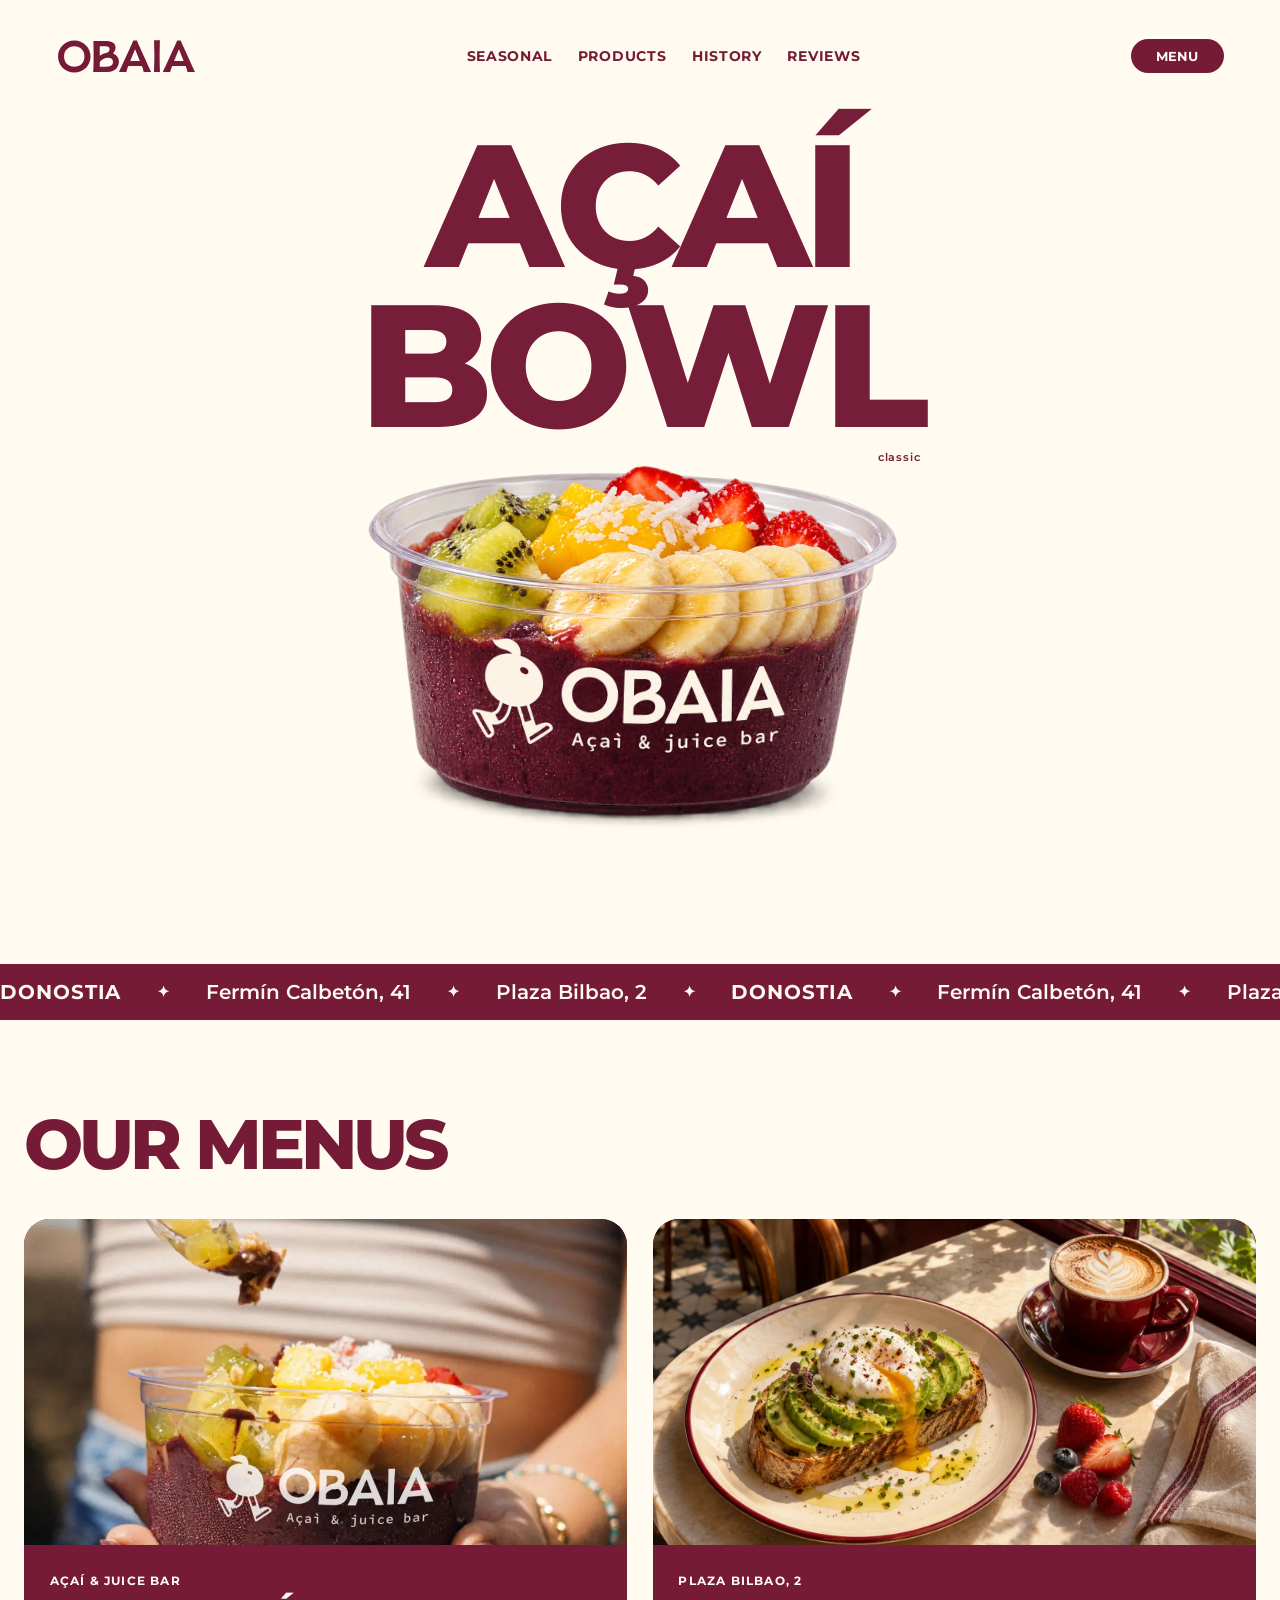
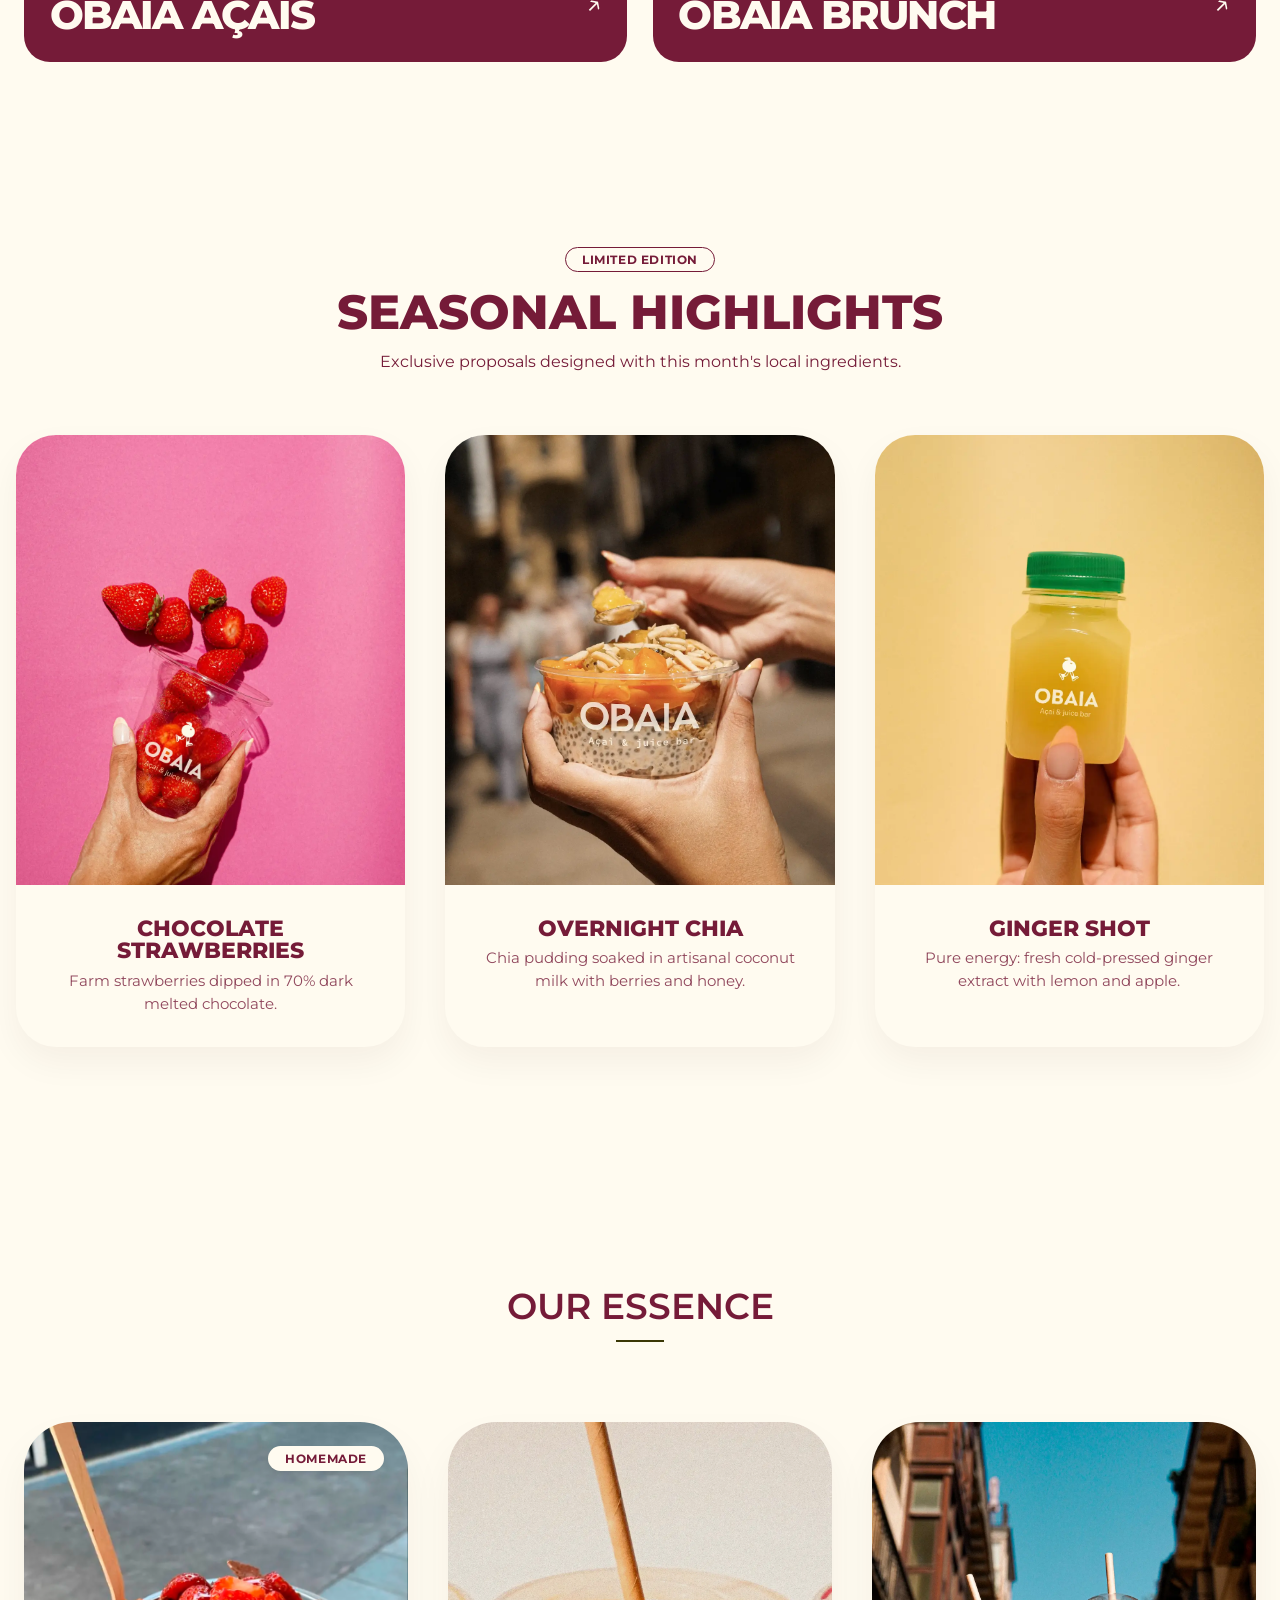
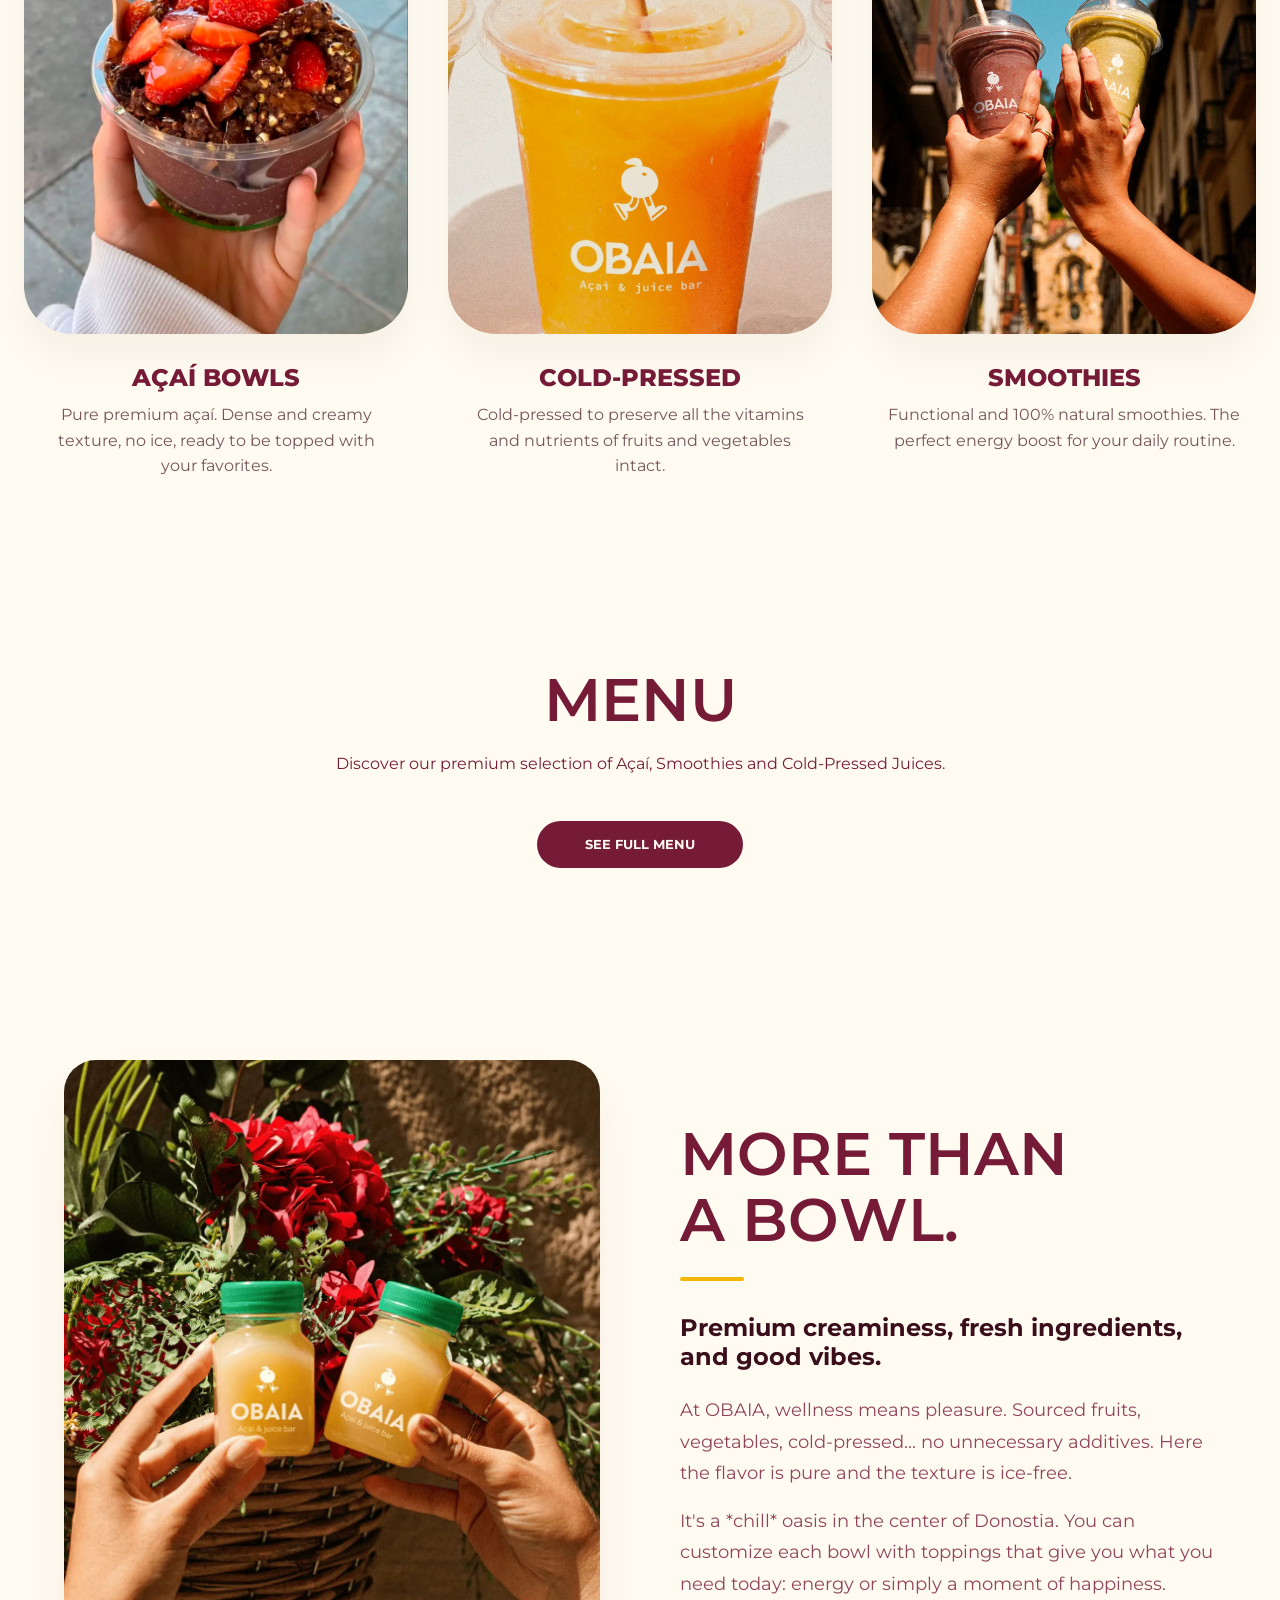
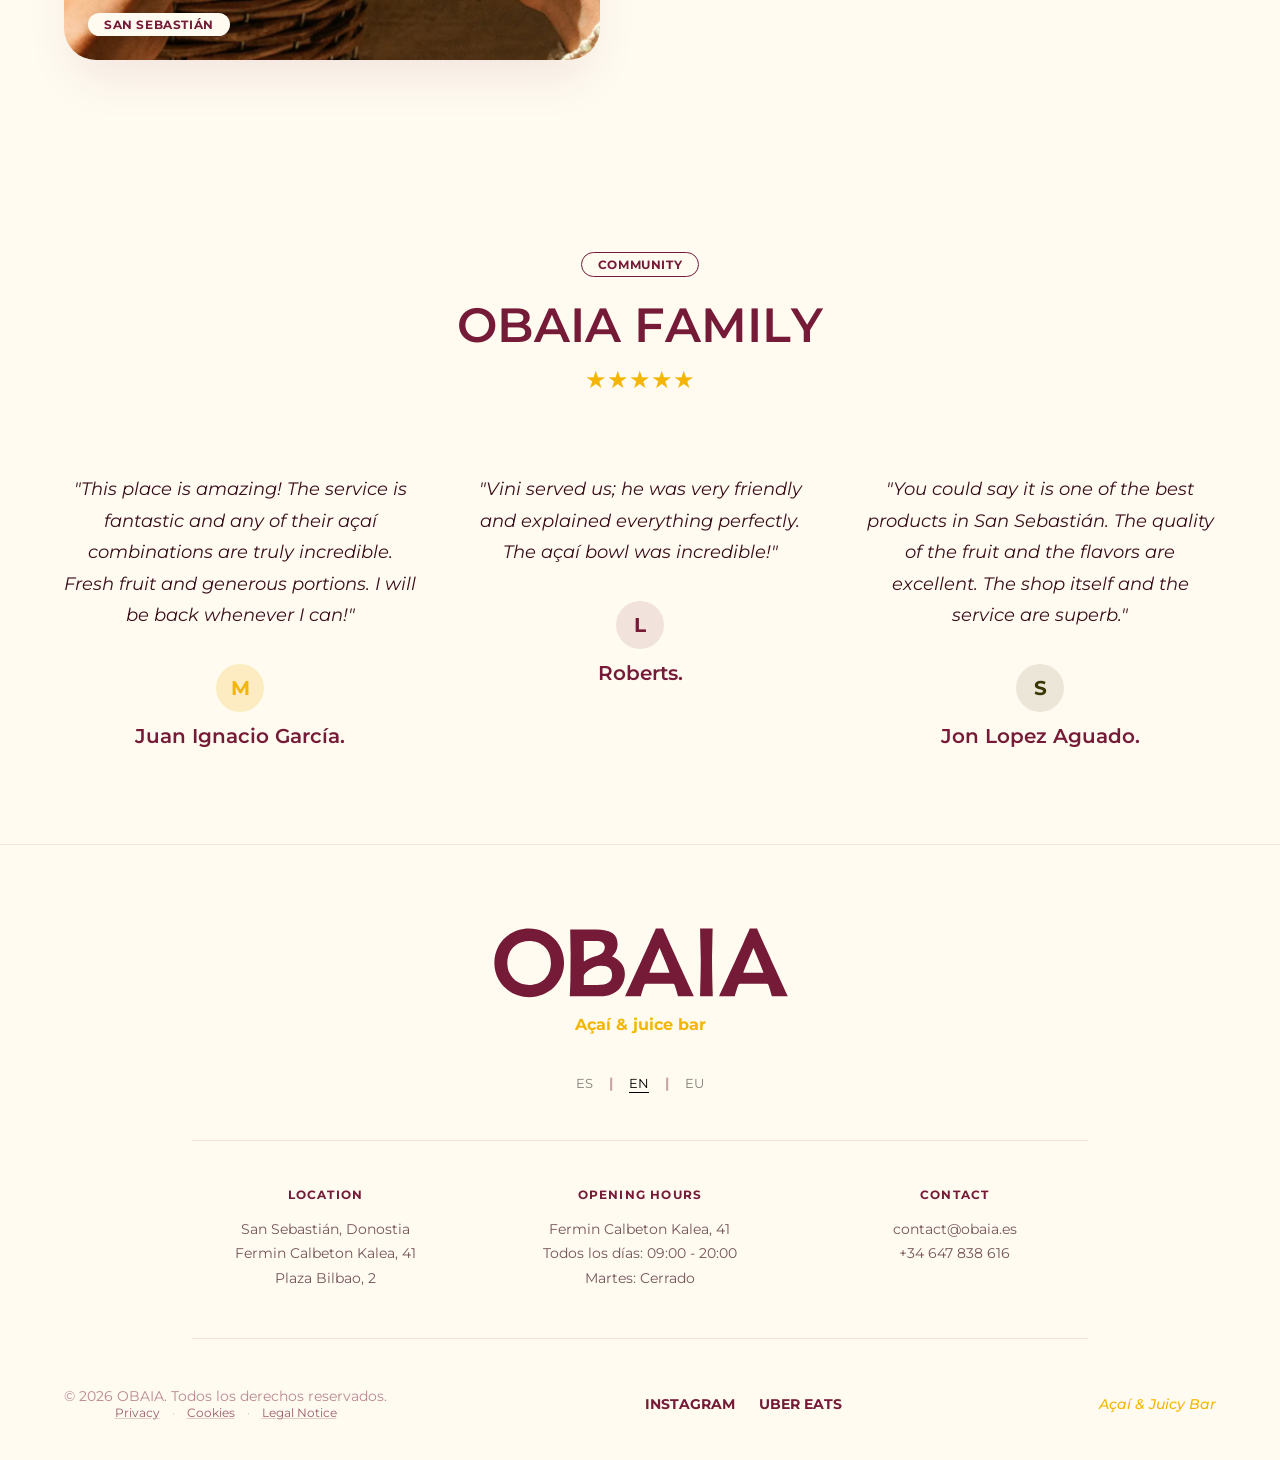
==== index.html @ 7667d533 "Snapshot: OBAIA versión vigente 2026-11-15 (respaldo Codex)" ====
<!DOCTYPE html>

<html class="scroll-smooth" lang="es">
<head>

<meta charset="utf-8"/>
<script src="./assets/obaia-entry.js?v=18"></script>
<link rel="preload" as="image" href="./assets/brand/logo-principal-oficial-cream.svg"/>
<meta content="width=device-width, initial-scale=1.0" name="viewport"/>
<title>OBAIA | Açaí &amp; Juice Bar Premium Donostia</title>
<!-- FIX SEO: Meta description añadida -->
<meta content="OBAIA es el açaí &amp; juice bar premium de San Sebastián. Bowls de açaí puro, zumos cold-pressed y smoothies 100% naturales. Saludable y sabroso Junto a la playa de la Zurriola, Donostia." name="description"/>
<!-- FIX PERFORMANCE: Preconnect para fuentes -->
<link href="https://fonts.googleapis.com" rel="preconnect"/>
<link crossorigin="" href="https://fonts.gstatic.com" rel="preconnect"/>
<link href="https://fonts.googleapis.com/css2?family=Montserrat:ital,wght@0,400;0,500;0,600;0,700;0,800;1,400;1,500;1,600&amp;display=swap" rel="stylesheet"/>
<!-- Favicon estándar -->
<link href="./img/favicon/favicon.ico" rel="icon" type="image/x-icon"/>
<!-- Favicon para navegadores modernos (PNG es más nítido) -->
<link href="./img/favicon/favicon-32x32.png" rel="icon" sizes="32x32" type="image/png"/>
<link href="./img/favicon/favicon-16x16.png" rel="icon" sizes="16x16" type="image/png"/>
<!-- Para dispositivos Apple -->
<link href="./img/favicon/apple-touch-icon.png" rel="apple-touch-icon" sizes="180x180"/>
<!-- FIX PERFORMANCE: Tailwind CDN eliminado y reemplazado por CSS custom -->
<!-- Usar Tailwind CDN en producción bloquea el render. Se reemplaza por CSS propio. -->
<style>
      /* ===== CSS VARIABLES ===== */
      :root {
        --white: #fffbf0;
        --baie: #751b38;
        --baie-dark: #3b0e1c;
        --maracuja: #f4b606;
        --pepin: #3a3705;
        --font: "Montserrat", sans-serif;
      }

      /* ===== RESET & BASE ===== */
      *,
      *::before,
      *::after {
        box-sizing: border-box;
        margin: 0;
        padding: 0;
      }
      html {
        scroll-behavior: smooth;
      }
      body {
        font-family: var(--font);
        background-color: var(--white);
        color: var(--baie);
        overflow-x: hidden;
        display: flex;
        flex-direction: column;
        min-height: 100vh;
        -webkit-font-smoothing: antialiased;
      }
      img {
        max-width: 100%;
        height: auto;
        display: block;
      }
      a {
        text-decoration: none;
        color: inherit;
      }
      button {
        font-family: inherit;
        cursor: pointer;
        border: none;
        background: none;
      }

      /* ===== TYPOGRAPHY ===== */
      h1,
      h2,
      h3,
      h4,
      h5,
      h6 {
        font-weight: 800;
        text-transform: uppercase;
        line-height: 1;
      }
      .subtitle {
        font-weight: 700;
      }
      .body-text {
        font-weight: 400;
      }
      .translation-text {
        font-weight: 500;
        font-style: italic;
      }

      /* ===== LAYOUT UTILITIES ===== */
      .container {
        max-width: 1280px;
        margin: 0 auto;
        padding: 0 1.5rem;
      }
      .container-md {
        max-width: 896px;
        margin: 0 auto;
        padding: 0 1.5rem;
      }
      .container-lg {
        max-width: 1152px;
        margin: 0 auto;
        padding: 0 1.5rem;
      }

      .flex {
        display: flex;
      }
      .flex-col {
        flex-direction: column;
      }
      .items-center {
        align-items: center;
      }
      .justify-center {
        justify-content: center;
      }
      .justify-between {
        justify-content: space-between;
      }
      .gap-4 {
        gap: 1rem;
      }
      .gap-6 {
        gap: 1.5rem;
      }
      .gap-8 {
        gap: 2rem;
      }
      .gap-12 {
        gap: 3rem;
      }
      .gap-20 {
        gap: 5rem;
      }
      .text-center {
        text-align: center;
      }
      .w-full {
        width: 100%;
      }
      .relative {
        position: relative;
      }
      .absolute {
        position: absolute;
      }
      .hidden {
        display: none !important;
      }
      .overflow-hidden {
        overflow: hidden;
      }

      /* ===== COLORS ===== */
      .text-baie {
        color: var(--baie);
      }
      .text-baie-dark {
        color: var(--baie-dark);
      }
      .text-white {
        color: var(--white);
      }
      .text-maracuja {
        color: var(--maracuja);
      }
      .text-pepin {
        color: var(--pepin);
      }
      .bg-white {
        background-color: var(--white);
      }
      .bg-baie {
        background-color: var(--baie);
      }
      .bg-light {
        background-color: #fffbf0;
      }

      /* ===== CAPSULE BADGE ===== */
      .capsule {
        display: inline-block;
        border: 1px solid currentColor;
        border-radius: 9999px;
        padding: 0.25rem 1rem;
        font-weight: 700;
        text-transform: uppercase;
        font-size: 0.75rem;
        letter-spacing: 0.05em;
      }
      .capsule-solid {
        background-color: var(--baie);
        color: var(--white);
        border-color: transparent;
      }
      .capsule-white {
        background-color: var(--white);
        color: var(--baie);
        border-color: transparent;
        box-shadow: 0 2px 8px rgba(0, 0, 0, 0.1);
      }

      /* ===== NAVBAR ===== */
      /* ===== NAVBAR (FLUIDA Y ELÁSTICA) ===== */
      #navbar {
        position: fixed;
        width: 100%;
        z-index: 50;
        padding: clamp(
          0.5rem,
          2vw,
          1.5rem
        ); /* El padding se reduce solo en pantallas pequeñas */
        transition: padding 0.5s ease;
      }

      #nav-inner {
        max-width: 1280px;
        margin: 0 auto;
        display: flex;
        justify-content: space-between;
        align-items: center;
        background-color: transparent;
        border-radius: 9999px;
        padding: 0.75rem clamp(1rem, 3vw, 2rem);
        gap: 1rem; /* Espacio mínimo garantizado entre elementos */
        transition: all 0.5s ease;
      }

      #nav-inner.scrolled {
        background-color: rgba(255, 251, 240, 0.95);
        backdrop-filter: blur(12px);
        box-shadow: 0 1px 8px rgba(117, 24, 56, 0.08);
        border: 1px solid rgba(117, 24, 56, 0.1);
      }

      .nav-links {
        display: none; /* Se oculta en móvil vertical por defecto */
        align-items: center;
        /* El secreto: el espacio entre links se adapta al ancho de la pantalla */
        gap: clamp(0.5rem, 2vw, 2.5rem);
        flex: 1; /* Permite que la caja crezca */
        justify-content: center; /* Centra los links en el espacio sobrante */
      }

      .nav-link {
        color: var(--baie);
        font-weight: 700;
        /* La fuente se encoge si la pantalla es estrecha (entre 0.7rem y 0.875rem) */
        font-size: clamp(0.7rem, 1.1vw, 0.875rem);
        letter-spacing: 0.05em;
        white-space: nowrap; /* Evita que el texto salte de línea */
        transition: color 0.3s;
      }

      .nav-logo {
        flex-shrink: 0; /* Impide que el logo se aplaste */
        width: clamp(100px, 12vw, 140px); /* El logo también escala */
        height: auto;
        cursor: pointer;
        transition: transform 0.3s ease;
      }

      .nav-cta {
        flex-shrink: 0;
        /* El botón también ajusta su tamaño y padding */
        padding: 0.6rem clamp(1rem, 2vw, 2rem);
        font-size: clamp(0.7rem, 1vw, 0.875rem);
        background-color: var(--baie);
        color: var(--white);
        border-radius: 9999px;
        font-weight: 700;
        transition: all 0.3s;
      }

      /* ===== RESPONSIVE SIMPLE PARA MÓVIL ROTADO ===== */
      @media (min-width: 768px) {
        .nav-links {
          display: flex; /* Aparecen los links si hay más de 768px */
        }
        #mobile-menu-btn {
          display: none;
        }
      }

      /* Si la pantalla es muy pequeña (móvil vertical), mostramos solo hamburguesa */
      @media (max-width: 767px) {
        .nav-links,
        .nav-cta {
          display: none;
        }
        #mobile-menu-btn {
          display: flex;
        }
      }

      /* FIX ACCESSIBILITY: Botón hamburguesa con aria-label */
      #mobile-menu-btn {
        color: var(--baie);
        display: flex;
        align-items: center;
        padding: 0.25rem;
      }
      #mobile-menu-btn svg {
        width: 2rem;
        height: 2rem;
      }

      #mobile-menu {
        position: absolute;
        top: 100%;
        left: 1rem;
        right: 1rem;
        background-color: var(--white);
        border-radius: 1.5rem;
        box-shadow: 0 20px 60px rgba(0, 0, 0, 0.15);
        padding: 1.5rem;
        margin-top: 0.5rem;
        border: 1px solid rgba(117, 24, 56, 0.05);
      }
      #mobile-menu .flex-col {
        gap: 1rem;
        text-align: center;
      }
      .mobile-link {
        color: var(--baie);
        font-weight: 700;
        font-size: 1.125rem;
      }
      .mobile-link-accent {
        color: var(--maracuja);
        font-weight: 700;
        font-size: 1.125rem;
      }

      /* ===== HERO SECTION ===== */
      .hero {
        position: relative;
        min-height: 100vh;
        display: flex;
        align-items: center;
        justify-content: center;
        padding-top: 5rem;
        overflow: hidden;
        background-color: var(--white);
      }
      /* Ajuste específico para móvil */
      @media (max-width: 767px) {
        .hero {
          min-height: auto; /* Dejamos que el contenido mande en móvil */
          padding-bottom: 4rem; /* Espacio para que no choque con la siguiente sección */
        }
      }
      .hero-blob-1 {
        position: absolute;
        top: 25%;
        left: 2.5rem;
        width: 18rem;
        height: 18rem;
        background-color: rgba(58, 55, 5, 0.05);
        border-radius: 50%;
        filter: blur(3rem);
        animation: blob 15s infinite alternate ease-in-out;
      }
      .hero-blob-2 {
        position: absolute;
        bottom: 25%;
        right: 2.5rem;
        width: 24rem;
        height: 24rem;
        background-color: rgba(244, 182, 6, 0.1);
        border-radius: 50%;
        filter: blur(3rem);
        animation: blob 15s 2s infinite alternate ease-in-out;
      }
      .hero-inner {
        max-width: 1280px;
        margin: 0 auto;
        padding: 3rem 1.5rem;
        width: 100%;
        display: flex;
        flex-direction: column;
        align-items: center;
        justify-content: space-between;
        gap: 3rem;
        position: relative;
        z-index: 10;
      }
      .hero-text {
        width: 100%;
        text-align: center;
        z-index: 20;
      }
      .hero-badge {
        margin-bottom: 1.5rem;
      }
      .hero-title {
        font-size: clamp(5rem, 20vw, 9rem);
        line-height: 0.85;
        color: var(--baie);
        margin-bottom: 1.5rem;
        letter-spacing: -0.05em;
        display: flex;
        justify-content: center;
        font-weight: 600;
      }
      .hero-tagline {
        font-style: italic;
        color: rgba(117, 24, 56, 0.7);
        font-size: clamp(1.5rem, 4vw, 1.875rem);
        margin-bottom: 2.5rem;
        font-weight: 600;
      }
      .hero-image-wrap {
        width: 100%;
        display: flex;
        justify-content: center;
        position: relative;
      }
      .hero-blob-bg {
        position: absolute;
        inset: 0;
        background-color: rgba(59, 14, 28, 0.1);
        filter: blur(2rem);
        transform: scale(0.9) translateY(2.5rem);
        animation: morph 10s ease-in-out infinite;
        border-radius: 60% 40% 30% 70% / 60% 30% 70% 40%;
      }
      .hero-img-container {
        position: relative;
        width: 85vw;
        height: 85vw;
        max-width: 35rem;
        max-height: 35rem;
        animation: morph 10s ease-in-out infinite;
        box-shadow: 0 25px 50px -12px rgba(0, 0, 0, 0.25);
        overflow: hidden;
        border-radius: 60% 40% 30% 70% / 60% 30% 70% 40%;
      }
      .hero-img-container img {
        width: 100%;
        height: 100%;
        object-fit: cover;
      }
      .hero-img-container video {
        width: 100%;
        height: 100%;
        /* Esto asegura que el video cubra todo el contenedor sin deformarse */
        object-fit: cover;
        display: block;
      }
      .hero-img-overlay {
        position: absolute;
        inset: 0;
        background-color: rgba(117, 24, 56, 0.05);
      }

      /* ===== REVEAL ANIMATIONS ===== */
      .reveal-text {
        display: inline-block;
        opacity: 0;
        transform: translateY(20px);
        animation: smoothUp 1s cubic-bezier(0.4, 0, 0.2, 1) forwards;
      }
      .delay-1 {
        animation-delay: 0.1s;
      }
      .delay-2 {
        animation-delay: 0.2s;
      }
      .delay-3 {
        animation-delay: 0.3s;
      }
      .delay-4 {
        animation-delay: 0.4s;
      }
      .delay-5 {
        animation-delay: 0.5s;
      }

      .fade-up {
        opacity: 0;
        transform: translateY(40px);
        transition:
          opacity 0.8s ease-out,
          transform 0.8s ease-out;
        will-change: opacity, transform;
      }
      .fade-up.is-visible {
        opacity: 1;
        transform: translateY(0);
      }

      /* ===== HISTORIA SECTION ===== */
      .historia {
        padding: 6rem 1.5rem;
        background-color: var(--white);
        position: relative;
      }
      .historia-inner {
        max-width: 1152px;
        margin: 0 auto;
        display: flex;
        flex-direction: column;
        gap: 5rem;
        align-items: center;
      }
      .historia-img-wrap {
        width: 100%;
        border-radius: 2rem;
        overflow: hidden;
        box-shadow: 0 25px 50px -12px rgba(117, 24, 56, 0.1);
        position: relative;
      }
      .historia-img-wrap img {
        width: 100%;
        /* FIX PERFORMANCE: height fijo para evitar layout shift, object-fit para recortar */
        height: 400px;
        object-fit: cover;
        transition: transform 0.8s ease;
      }
      .historia-img-wrap:hover img {
        transform: scale(1.05);
      }
      .historia-badge-location {
        position: absolute;
        bottom: 1.5rem;
        left: 1.5rem;
        background-color: var(--white);
        color: var(--baie);
        border-radius: 9999px;
        padding: 0.25rem 1rem;
        font-weight: 700;
        font-size: 0.75rem;
        text-transform: uppercase;
        letter-spacing: 0.05em;
        box-shadow: 0 4px 15px rgba(0, 0, 0, 0.15);
      }
      .historia-text {
        width: 100%;
      }
      .historia-title {
        font-size: clamp(2.5rem, 7vw, 3.75rem);
        color: var(--baie);
        line-height: 1.1;
        margin-bottom: 1.5rem;
        font-weight: 600;
      }
      .historia-divider {
        width: 4rem;
        height: 4px;
        background-color: var(--maracuja);
        border-radius: 9999px;
        margin-bottom: 2rem;
      }
      .historia-subtitle {
        font-size: 1.5rem;
        color: var(--baie-dark);
        font-weight: 700;
        margin-bottom: 1.5rem;
      }
      .historia-body {
        font-size: 1.125rem;
        color: rgba(117, 24, 56, 0.8);
        line-height: 1.75;
      }
      .historia-body p + p {
        margin-top: 1rem;
      }

      /* ===== PRODUCTOS SECTION ===== */
      .productos {
        padding: 6rem 1.5rem;
        background-color: #fffbf0;
        position: relative;
      }
      .productos-header {
        text-align: center;
        margin-bottom: 5rem;
      }
      .productos-title {
        font-size: clamp(1.5rem, 4vw, 2.25rem);
        color: var(--baie);
        margin-bottom: 1rem;
        font-weight: 600;
      }
      .productos-divider {
        width: 3rem;
        height: 2px;
        background-color: var(--pepin);
        margin: 0 auto;
      }
      .productos-grid {
        max-width: 1280px;
        margin: 0 auto;
        display: grid;
        grid-template-columns: 1fr;
        gap: 2.5rem;
      }
      .producto-card {
      }
      .producto-img-wrap {
        aspect-ratio: 3/4;
        border-radius: 3rem;
        overflow: hidden;
        margin-bottom: 2rem;
        position: relative;
        box-shadow: 0 20px 40px rgba(59, 14, 28, 0.05);
      }
      .producto-img-wrap img {
        width: 100%;
        height: 100%;
        object-fit: cover;
        transition: transform 1s ease;
      }
      .producto-card:hover .producto-img-wrap img {
        transform: scale(1.05);
      }
      .producto-tag {
        position: absolute;
        top: 1.5rem;
        right: 1.5rem;
      }
      .producto-overlay {
        position: absolute;
        inset: 0;
        background-color: rgba(58, 55, 5, 0.1);
        transition: background-color 1s ease;
      }
      .producto-card:hover .producto-overlay {
        background-color: transparent;
      }
      .producto-info {
        text-align: center;
      }
      .producto-name {
        font-size: 1.5rem;
        color: var(--baie);
        margin-bottom: 0.75rem;
      }
      .producto-desc {
        color: rgba(59, 14, 28, 0.7);
        padding: 0 1rem;
        font-size: 1rem;
        line-height: 1.6;
      }

      /* ===== CARTA SECTION ===== */
      .carta {
        padding: 6rem 1.5rem;
        background-color: var(--white);
      }
      .carta-header {
        text-align: center;
        margin-bottom: 5rem;
      }
      .carta-title {
        font-size: clamp(2.5rem, 7vw, 3.75rem);
        color: var(--baie);
        margin-bottom: 1rem;
        font-weight: 600;
      }
      .carta-subtitle {
        font-size: 1.25rem;
        font-style: italic;
        color: rgba(117, 24, 56, 0.5);
      }
      .carta-box {
        max-width: 896px;
        margin: 0 auto;
        background-color: #fdfbf6;
        border-radius: 3rem;
        padding: 2rem;
        box-shadow: 0 20px 40px rgba(0, 0, 0, 0.08);
        border: 1px solid rgba(117, 24, 56, 0.05);
      }
      .carta-section {
        margin-bottom: 4rem;
      }
      .carta-section:last-child {
        margin-bottom: 0;
      }
      .carta-section-header {
        display: flex;
        align-items: center;
        gap: 1rem;
        margin-bottom: 2.5rem;
      }
      .carta-icon {
        width: 2rem;
        height: 2rem;
        border-radius: 50%;
        display: flex;
        align-items: center;
        justify-content: center;
        font-size: 1.25rem;
        flex-shrink: 0;
      }
      .carta-icon-baie {
        background-color: rgba(244, 182, 6, 0.2);
      }
      .carta-icon-pepin {
        background-color: rgba(58, 55, 5, 0.1);
      }
      .carta-section-name {
        font-size: 1.875rem;
        color: var(--baie);
        font-weight: 700;
      }
      .carta-items {
        display: flex;
        flex-direction: column;
        gap: 2.5rem;
      }
      .carta-item {
      }
      .carta-item-header {
        display: flex;
        flex-direction: column;
        gap: 0.5rem;
        margin-bottom: 0.5rem;
      }
      .carta-item-top {
        display: flex;
        align-items: baseline;
        gap: 0.75rem;
        flex-wrap: wrap;
      }
      .carta-item-name {
        font-size: 1.5rem;
        font-weight: 600;
        color: var(--baie);
      }
      .carta-item-price {
        font-size: 1.5rem;
        font-weight: 700;
        color: var(--baie-dark);
      }
      .carta-item-desc {
        color: rgba(59, 14, 28, 0.8);
        line-height: 1.6;
      }
      .carta-price-row {
        display: flex;
        align-items: baseline;
        justify-content: space-between;
        flex-wrap: wrap;
        gap: 0.5rem;
        margin-bottom: 0.5rem;
      }
      .carta-dotted {
        display: none;
      }

      /* ===== RESEÑAS SECTION ===== */
      .resenas {
        padding: 6rem 1.5rem;
        background-color: var(--white);
      }
      .resenas-header {
        text-align: center;
        margin-bottom: 5rem;
      }
      .resenas-tag {
        margin-bottom: 1.5rem;
        display: inline-block;
      }
      .resenas-title {
        font-size: clamp(1.875rem, 5vw, 3rem);
        color: var(--baie);
        margin-bottom: 1rem;
        font-weight: 600;
      }
      .stars {
        display: flex;
        justify-content: center;
        gap: 0.25rem;
        color: var(--maracuja);
        font-size: 1.5rem;
      }
      .resenas-grid {
        max-width: 1152px;
        margin: 0 auto;
        display: grid;
        grid-template-columns: 1fr;
        gap: 3rem;
      }
      .resena {
        text-align: center;
        display: flex;
        flex-direction: column;
        align-items: center;
      }
      .resena-text {
        font-style: italic;
        font-size: 1.125rem;
        color: var(--baie-dark);
        margin-bottom: 2rem;
        line-height: 1.75;
      }
      .resena-avatar {
        width: 3rem;
        height: 3rem;
        border-radius: 50%;
        display: flex;
        align-items: center;
        justify-content: center;
        font-weight: 700;
        font-size: 1.25rem;
        margin-bottom: 0.75rem;
      }
      .avatar-baie {
        background-color: rgba(117, 24, 56, 0.1);
        color: var(--baie);
      }
      .avatar-maracuja {
        background-color: rgba(244, 182, 6, 0.2);
        color: var(--maracuja);
      }
      .avatar-pepin {
        background-color: rgba(58, 55, 5, 0.1);
        color: var(--pepin);
      }
      .resena-name {
        font-size: 1.25rem;
        font-weight: 600;
        color: var(--baie);
      }

      /* ===== FOOTER ===== */
      footer {
        background-color: var(--white);
        padding: 5rem 1.5rem 2.5rem;
        border-top: 1px solid rgba(117, 24, 56, 0.1);
      }
      .footer-inner {
        max-width: 1152px;
        margin: 0 auto;
        display: flex;
        flex-direction: column;
        align-items: center;
        text-align: center;
      }
      .footer-logo {
        font-size: clamp(2rem, 6vw, 3rem);
        font-weight: 900;
        letter-spacing: 0.2em;
        color: var(--baie);
        margin-bottom: 1rem;
      }
      .footer-tagline {
        font-weight: 700;
        color: var(--maracuja);
        margin-bottom: 2.5rem;
      }

      .lang-btns {
        display: flex;
        gap: 1rem;
        align-items: center;
        margin-bottom: 3rem;
        font-size: 0.875rem;
        font-weight: 700;
        color: var(--baie);
      }
      .lang-sep {
        opacity: 0.4;
      }
      .lang-btn {
        opacity: 0.5;
        transition: opacity 0.3s;
      }
      .lang-btn:hover {
        opacity: 0.8;
      }
      .lang-btn.active {
        opacity: 1;
        text-decoration: underline;
        text-underline-offset: 4px;
      }

      .footer-grid {
        display: grid;
        grid-template-columns: 1fr;
        gap: 3rem;
        width: 100%;
        max-width: 56rem;
        border-top: 1px solid rgba(117, 24, 56, 0.1);
        border-bottom: 1px solid rgba(117, 24, 56, 0.1);
        padding: 3rem 0;
        margin-bottom: 3rem;
      }
      .footer-col-title {
        font-size: 0.75rem;
        font-weight: 700;
        color: var(--baie);
        letter-spacing: 0.1em;
        text-transform: uppercase;
        margin-bottom: 1rem;
      }
      .footer-col-text {
        color: rgba(59, 14, 28, 0.7);
        line-height: 1.7;
        font-size: 0.9rem;
      }

      .footer-bottom {
        display: flex;
        flex-direction: column;
        align-items: center;
        gap: 1.5rem;
        width: 100%;
        font-size: 0.875rem;
      }
      .footer-copy {
        color: rgba(117, 24, 56, 0.5);
      }
      .footer-legal {
        display: flex;
        gap: 0.75rem;
        color: rgba(117, 24, 56, 0.7);
        font-size: 0.75rem;
        flex-wrap: wrap;
        justify-content: center;
      }
      .footer-legal a {
        text-decoration: underline;
        text-decoration-color: rgba(117, 24, 56, 0.2);
        transition: color 0.3s;
      }
      .footer-legal a:hover {
        color: var(--maracuja);
      }
      .footer-legal span {
        opacity: 0.4;
      }
      .footer-social {
        display: flex;
        gap: 1.5rem;
      }
      .footer-social a {
        font-weight: 700;
        color: var(--baie);
        transition: color 0.3s;
      }
      .footer-social a:hover {
        color: var(--maracuja);
      }
      .footer-slogan {
        font-style: italic;
        font-weight: 500;
        color: var(--maracuja);
      }

      /* ===== ANIMATIONS ===== */
      @keyframes morph {
        0% {
          border-radius: 60% 40% 30% 70% / 60% 30% 70% 40%;
        }
        50% {
          border-radius: 30% 60% 70% 40% / 50% 60% 30% 60%;
        }
        100% {
          border-radius: 60% 40% 30% 70% / 60% 30% 70% 40%;
        }
      }
      @keyframes blob {
        0% {
          transform: translate(0px, 0px) scale(1);
        }
        33% {
          transform: translate(30px, -50px) scale(1.1);
        }
        66% {
          transform: translate(-20px, 20px) scale(0.9);
        }
        100% {
          transform: translate(0px, 0px) scale(1);
        }
      }
      @keyframes smoothUp {
        to {
          opacity: 1;
          transform: translateY(0);
        }
      }

      /* ===== RESPONSIVE: TABLET & DESKTOP ===== */
      @media (min-width: 768px) {
        /* Navbar */
        .nav-links {
          display: flex;
        }
        #mobile-menu-btn {
          display: none;
        }
        #mobile-menu {
          display: none !important;
        }

        /* Hero */
        .hero-inner {
          flex-direction: row;
        }
        .hero-text {
          width: 50%;
          text-align: left;
        }
        .hero-title {
          justify-content: flex-start;
        }
        .hero-image-wrap {
          width: 50%;
        }

        /* Historia */
        .historia-inner {
          flex-direction: row;
        }
        .historia-text {
          width: 50%;
        }
        .historia-img-wrap {
          width: 50%;
        }
        .historia-img-wrap img {
          height: 600px;
        }

        /* Productos */
        .productos-grid {
          grid-template-columns: repeat(3, 1fr);
        }

        /* Carta */
        .carta-box {
          padding: 4rem;
        }
        .carta-item-header {
          flex-direction: row;
          justify-content: space-between;
          align-items: baseline;
        }
        .carta-dotted {
          display: block;
          flex: 1;
          border-bottom: 2px dotted rgba(117, 24, 56, 0.2);
          margin: 0 1rem;
          min-width: 2rem;
          margin-bottom: 4px;
        }

        /* Reseñas */
        .resenas-grid {
          grid-template-columns: repeat(3, 1fr);
        }

        /* Footer */
        .footer-grid {
          grid-template-columns: repeat(3, 1fr);
        }
        .footer-bottom {
          flex-direction: row;
          justify-content: space-between;
        }
      }

      /* ===== FIX ACCESSIBILITY: Focus visible ===== */
      :focus-visible {
        outline: 3px solid var(--maracuja);
        outline-offset: 3px;
        border-radius: 4px;
      }

      /* ===== SEASONAL SECTION ===== */
      .temporada {
        padding: 6rem 0;
        background-color: #fffbf0;
        overflow: hidden;
      }
      .slider-container {
        max-width: 1280px; /* Misma medida que tu clase .container */
        margin: 3rem auto 0; /* Centrado automático horizontal */
        padding: 0 1.5rem;
        width: 100%;
      }
      .season-slider {
        display: flex;
        overflow-x: auto;
        scroll-snap-type: x mandatory;
        gap: 2.5rem;
        padding: 1rem 0.5rem 3rem;
        scrollbar-width: none;
      }
      .season-slider::-webkit-scrollbar {
        display: none;
      }
      .season-card {
        flex: 0 0 85%;
        scroll-snap-align: center;
        background: var(--white);
        border-radius: 2.5rem;
        overflow: hidden;
        box-shadow: 0 15px 35px rgba(59, 14, 28, 0.05);
      }
      .season-img-wrap {
        height: 450px;
        position: relative;
      }
      .season-img-wrap img {
        width: 100%;
        height: 100%;
        object-fit: cover;
      }
      .season-price {
        position: absolute;
        bottom: 1rem;
        right: 1.5rem;
        background: var(--maracuja);
        color: var(--baie-dark);
        padding: 0.5rem 1.25rem;
        border-radius: 999px;
        font-weight: 800;
      }

      .season-info {
        padding: 2rem;
        text-align: center;
      }
      .season-name {
        font-size: 1.4rem;
        color: var(--baie);
        margin-bottom: 0.5rem;
      }
      .season-desc {
        font-size: 0.95rem;
        opacity: 0.8;
        line-height: 1.5;
      }

      @media (min-width: 768px) {
        .season-card {
          flex: 0 0 calc(33.33% - 1rem);
        }
        .season-slider {
          justify-content: center;
          overflow: visible;
        }
      }

      .nav-logo {
        font-size: 1.875rem;
        font-weight: 900;
        letter-spacing: 0.2em;
        color: var(--baie);
        cursor: pointer;
        display: flex;
        align-items: center;
        justify-content: center;
        transition: transform 0.3s ease;
        /* El tamaño del contenedor */
        width: 140px;
        height: 40px;
      }

      .nav-logo:hover {
        transform: scale(1.05);
      }

      .obaia-logo-svg {
        width: 100%;
        height: 100%;
        display: block;
        /* Quitamos cualquier fondo que pudiera tener */
        background: transparent;
      }
      .obaia-logo-svg-footer {
        width: 100%;
        height: 80%;
        display: block;
        /* Quitamos cualquier fondo que pudiera tener */
        background: transparent;
      }
    </style>
<link href="./assets/obaia-motion.css?v=15" rel="stylesheet"/>

<script defer="" src="./assets/obaia-motion.js?v=18"></script>
<link href="./assets/obaia-viva.css?v=14" rel="stylesheet"/><script defer="True" src="./assets/obaia-viva.js?v=10"></script><link rel="stylesheet" href="./assets/plaza-bilbao.css?v=3"/>
</head>
<body>
<div class="fruit-intro" aria-hidden="true"><img class="intro-brand" src="./assets/brand/logo-principal-oficial.svg" alt=""/><output>0%</output><div class="fruit-pile"></div></div>
<div aria-hidden="true" class="obaia-wipe"><img alt="" src="./assets/brand/logo-principal-oficial-cream.svg"/></div>
<!-- FIX ACCESSIBILITY: landmark <main> añadido -->
<!-- FIX ACCESSIBILITY: aria-label en botón hamburguesa -->
<nav aria-label="Navegación principal" id="navbar">
<div id="nav-inner">
<div aria-label="Ir al inicio" class="nav-logo" onclick="window.scrollTo(0, 0)" role="button" tabindex="0">
<svg aria-hidden="true" class="obaia-logo-svg" viewbox="0 0 346.4 85.4" xmlns="http://www.w3.org/2000/svg">
<path d="M45.3 4.1C22.7 4.1 5 21.5 5 43.7 5 66 22.7 83.4 45.3 83.4S85.5 66 85.5 43.7c0-22.2-17.7-39.6-40.2-39.6m18 58.2c-4.5 4.5-10.9 6.9-18 6.9C30.4 69.2 20 58.7 20 43.8s10.4-25.4 25.2-25.4c7.1 0 13.5 2.4 18 6.9 4.7 4.6 7.1 11 7.1 18.5.1 7.5-2.4 13.9-7 18.5M140.7 36.2c2.3-2.1 6.6-6.3 6.6-14.4 0-11.1-8.1-16.5-24.6-16.5H92.6v1.2s.3 12.8.5 27c0 1.8-.1 27.1-.2 27.9-.3 11.1-.7 19.8-.7 19.8l-.1 1.2h35.6c19.4 0 28-13.1 28-26 .2-8.7-5.1-15.7-15-20.2m-31.2-17.6h12.6c3.3 0 6.7.3 8.7 2.4.8.8 1.3 1.9 1.6 3.2.5 2.5-.2 5.3-1.9 7.2-1.1 1.2-2.6 2.2-4.6 3.1-1.4.6-2.9 1.1-4.3 1.5-3.4 1-7.7 2.5-13.2 6.1v-.2c0-7.8-.1-22.6-.1-23.4zm14.1 50.6h-15.3V58.7c0-2.5 9.5-11.5 19.5-11.6h.5c8.8 0 12.6 3.2 12.6 10.6 0 8-5.2 11.5-17.3 11.5M256.4 38.4c0-.5.2-11.3.4-20 .1-6.7.3-12.6.3-13.2V4h-14.5v1.2c0 .6.2 6.4.3 13 .2 8.8.5 19.7.5 20.2 0 14.7-.5 30.7-.7 38.3-.1 2.4-.1 4-.1 4.5v1.2h14.6v-1.2c0-.5 0-2.1-.1-4.6-.2-7.6-.7-23.6-.7-38.2M234.7 80.7c-.2-.5-18.7-40.7-27.8-60.9-3.5-7.7-6-13.5-6.6-15l-.3-.7h-8.6l-.3.7c-.6 1.5-3.2 7.3-6.6 15-9 20.2-27.6 60.5-27.8 60.9l-.8 1.7h18.3l.2-.9c0-.1 2.3-8.1 3.5-11.5.2-.4.4-.9.6-1.2.4-.8 1-1.1 1.3-1.1h31.8c.3 0 .9.3 1.3 1.1.1.3.3.7.6 1.3 1.1 3.3 3.4 11.3 3.4 11.4l.2.9h18.3zm-27.4-25.6H184c.6-2.5 6.3-16.1 11.5-28.2.1-.2.2-.3.2-.5.1.1.1.3.2.4 5.2 12.2 10.8 25.7 11.4 28.3M343.2 80.7c-.2-.5-18.7-40.7-27.8-60.9-3.5-7.7-6-13.5-6.6-15l-.3-.7h-8.6l-.3.7c-.6 1.5-3.2 7.3-6.6 15-9 20.2-27.6 60.5-27.8 60.9l-.8 1.7h18.3l.2-.9c0-.1 2.3-8.1 3.5-11.5.2-.4.4-.9.6-1.2.4-.8 1-1.1 1.3-1.1H320c.3 0 .9.3 1.3 1.1.1.3.3.7.6 1.3 1.1 3.3 3.4 11.3 3.4 11.4l.2.9h18.3zm-27.4-25.6h-23.3c.6-2.5 6.3-16.1 11.5-28.2.1-.2.2-.3.2-.5.1.1.1.3.2.4 5.1 12.2 10.7 25.7 11.4 28.3" fill="currentColor"></path>
</svg>
</div>
<div class="nav-links" role="navigation">
<a class="nav-link" data-i18n="nav_temporada" href="#temporada">TEMPORADA</a>
<a class="nav-link" data-i18n="nav_productos" href="#productos">PRODUCTOS</a>
<a class="nav-link" data-i18n="nav_historia" href="#historia">HISTORIA</a>
<a class="nav-link" data-i18n="nav_resenas" href="#resenas">RESEÑAS</a>
</div>
<a class="nav-cta" data-i18n="nav_carta" href="#cartas" id="nav-cta-desktop" style="display: none">CARTA</a>
<!-- FIX ACCESSIBILITY: aria-label añadido al botón -->
<button aria-controls="mobile-menu" aria-expanded="false" aria-label="Abrir menú de navegación" id="mobile-menu-btn">
<svg aria-hidden="true" fill="none" stroke="currentColor" viewbox="0 0 24 24">
<path d="M4 6h16M4 12h16M4 18h16" stroke-linecap="round" stroke-linejoin="round" stroke-width="2"></path>
</svg>
</button>
</div>
<div aria-label="Menú móvil" class="hidden" id="mobile-menu" role="dialog">
<div class="flex flex-col">
<a class="mobile-link" data-i18n="nav_temporada" href="#temporada">TEMPORADA</a>
<a class="mobile-link" data-i18n="nav_productos" href="#productos">PRODUCTOS</a>
<a class="mobile-link" data-i18n="nav_historia" href="#historia">HISTORIA</a>
<a class="mobile-link" data-i18n="nav_resenas" href="#resenas">RESEÑAS</a>
<a class="mobile-link-accent" data-i18n="nav_carta" href="#cartas">CARTA</a>
</div>
</div>
</nav>
<main>
<!-- AÇAÍ BOWL: título gigante + bowl que sube y gira al hacer scroll -->
<section aria-labelledby="ab-titulo" class="ab" id="acai-bowl">
<div class="ab-stage">
<h1 aria-label="Açaí Bowl clásico" class="ab-title" id="ab-titulo">
<span class="ab-line" data-ab-split="">AÇAÍ</span>
<span class="ab-line"><span data-ab-split="">BOWL</span><span class="ab-mini" data-ab-mini="">clásico</span></span>
</h1>
<div class="ab-bowl" data-ab-bowl="" data-motion-bottom="0.3203">
<img alt="Bowl de açaí OBAIA con fruta fresca y coco; logo y frutita impresos sobre el envase" fetchpriority="high" height="1024" src="./assets/obaia-acai.png" width="1536"/>
</div>
</div>
</section>
<div class="location-ribbon"><div class="ribbon-track"><span class="ribbon-sequence"><b>Donostia</b><i aria-hidden="true">✦</i><span>Fermín Calbetón, 41</span><i aria-hidden="true">✦</i><span>Plaza Bilbao, 2</span><i aria-hidden="true">✦</i></span><span aria-hidden="true" class="ribbon-sequence"><b>Donostia</b><i aria-hidden="true">✦</i><span>Fermín Calbetón, 41</span><i aria-hidden="true">✦</i><span>Plaza Bilbao, 2</span><i aria-hidden="true">✦</i></span><span aria-hidden="true" class="ribbon-sequence"><b>Donostia</b><i aria-hidden="true">✦</i><span>Fermín Calbetón, 41</span><i aria-hidden="true">✦</i><span>Plaza Bilbao, 2</span><i aria-hidden="true">✦</i></span><span aria-hidden="true" class="ribbon-sequence"><b>Donostia</b><i aria-hidden="true">✦</i><span>Fermín Calbetón, 41</span><i aria-hidden="true">✦</i><span>Plaza Bilbao, 2</span><i aria-hidden="true">✦</i></span><span aria-hidden="true" class="ribbon-sequence"><b>Donostia</b><i aria-hidden="true">✦</i><span>Fermín Calbetón, 41</span><i aria-hidden="true">✦</i><span>Plaza Bilbao, 2</span><i aria-hidden="true">✦</i></span><span aria-hidden="true" class="ribbon-sequence"><b>Donostia</b><i aria-hidden="true">✦</i><span>Fermín Calbetón, 41</span><i aria-hidden="true">✦</i><span>Plaza Bilbao, 2</span><i aria-hidden="true">✦</i></span></div></div>
<section id="cartas" class="menu-selector container" aria-labelledby="choose-title"><h2 id="choose-title" data-i18n="choose_menu">Nuestras cartas</h2><div class="menu-choices"><a class="menu-choice" href="carta.html"><img src="./img/obaia_bowl_menu.webp" loading="lazy" width="720" height="480" alt=""/><div class="choice-caption"><div><small>Açaí &amp; Juice Bar</small><h3>OBAIA Açaís</h3></div><span aria-hidden="true">↗</span></div></a><a class="menu-choice" href="brunch.html"><img src="./img/brunch-plaza-bilbao.webp" loading="lazy" width="720" height="480" alt=""/><div class="choice-caption"><div><small>Plaza Bilbao, 2</small><h3>OBAIA Brunch</h3></div><span aria-hidden="true">↗</span></div></a></div></section>
<section class="temporada" id="temporada">
<div class="container text-center fade-up">
<span class="capsule" data-i18n="season_tag" style="color: var(--baie); margin-bottom: 1rem">Edición Limitada</span>
<h2 data-i18n="season_title" style="font-size: clamp(2rem, 5vw, 3rem); color: var(--baie)">
            DESTACADOS DE TEMPORADA
          </h2>
<p class="body-text" data-i18n="season_subtitle" style="max-width: 600px; margin: 1rem auto">
            Propuestas exclusivas diseñadas con ingredientes locales de este
            mes.
          </p>
</div>
<div class="slider-container">
<div class="season-slider fade-up">
<article class="season-card">
<div class="season-img-wrap">
<img alt="Fresas con Chocolate" src="./img/fresas_chocholate.webp"/>
<!-- <span class="season-price">6.00€</span> -->
</div>
<div class="season-info">
<h3 class="season-name" data-i18n="season_item1_name">
                  Fresas con Chocolate
                </h3>
<p class="season-desc" data-i18n="season_item1_desc">
                  Fresas de la huerta bañadas al momento con chocolate negro
                  fundido 70%.
                </p>
</div>
</article>
<article class="season-card">
<div class="season-img-wrap">
<img alt="Overnight Chia Bowl" src="./img/overnight_chia.webp"/>
<!-- <span class="season-price">5.50€</span> -->
</div>
<div class="season-info">
<h3 class="season-name" data-i18n="season_item2_name">
                  Overnight Chia
                </h3>
<p class="season-desc" data-i18n="season_item2_desc">
                  Pudding de chía reposado en leche de coco artesanal con frutos
                  rojos y miel.
                </p>
</div>
</article>
<article class="season-card">
<div class="season-img-wrap">
<img alt="Zumo de Jengibre Shot" src="./img/shoot_gengibre.webp"/>
<!-- <span class="season-price">3.50€</span> -->
</div>
<div class="season-info">
<h3 class="season-name" data-i18n="season_item3_name">
                  Ginger Shot
                </h3>
<p class="season-desc" data-i18n="season_item3_desc">
                  Pura energía: extracto de jengibre fresco prensado en frío con
                  limón y manzana.
                </p>
</div>
</article>
</div>
</div>
</section>
<!-- PRODUCTOS -->
<section aria-labelledby="productos-heading" class="productos" id="productos">
<div class="productos-header fade-up">
<h2 class="productos-title" data-i18n="prod_title" id="productos-heading">
            NUESTRA ESENCIA
          </h2>
<div class="productos-divider"></div>
</div>
<div class="productos-grid">
<a class="producto-card fade-up" href="carta.html#bowls" style="display: block">
<article>
<div class="producto-img-wrap">
<img alt="Açaí Bowls" height="824" loading="lazy" src="./img/obaia_fresas.webp" width="618"/>
<div class="producto-tag">
<span class="capsule capsule-white" data-i18n="prod_tag1">Casero</span>
</div>
</div>
<div class="producto-info">
<h3 class="producto-name">AÇAÍ BOWLS</h3>
<p class="body-text producto-desc" data-i18n="prod_desc1">
                  Puro açaí premium. Textura densa y cremosa, sin hielo.
                </p>
</div>
</article>
</a>
<a class="producto-card fade-up" href="carta.html#zumos" style="display: block; transition-delay: 100ms">
<article>
<div class="producto-img-wrap">
<div class="producto-overlay"></div>
<img alt="Zumos cold-pressed" height="824" loading="lazy" src="./img/obaia_zumo.webp" width="618"/>
</div>
<div class="producto-info">
<h3 class="producto-name">COLD-PRESSED</h3>
<p class="body-text producto-desc" data-i18n="prod_desc2">
                  Extracción en frío para conservar todas las vitaminas.
                </p>
</div>
</article>
</a>
<a class="producto-card fade-up" href="carta.html#smoothies" style="display: block; transition-delay: 200ms">
<article>
<div class="producto-img-wrap">
<img alt="Smoothies" height="824" loading="lazy" src="./img/obaia_batidos.webp" width="618"/>
</div>
<div class="producto-info">
<h3 class="producto-name">SMOOTHIES</h3>
<p class="body-text producto-desc" data-i18n="prod_desc3">
                  Batidos funcionales y 100% naturales. Energía perfecta.
                </p>
</div>
</article>
</a>
</div>
</section>
<!-- CARTA -->
<section class="carta text-center" id="carta">
<div class="container fade-up">
<h2 class="carta-title" data-i18n="nav_carta">EL MENÚ</h2>
<p class="body-text" data-i18n="prod_desc4" style="margin: 1.5rem 0 3rem">
            Descubre nuestra selección premium de Açaí, Smoothies y Zumos
            Cold-Pressed.
          </p>
<a class="nav-cta" data-i18n="title_menu" href="#cartas" style="display: inline-block; padding: 1rem 3rem">VER CARTA COMPLETA</a>
</div>
</section>
<!-- HISTORIA -->

<section aria-labelledby="historia-heading" class="historia" id="historia">
<div class="historia-inner">
<div class="historia-img-wrap fade-up">
<!-- FIX PERFORMANCE: width/height explícitos, loading="lazy" para imágenes fuera del viewport -->
<img alt="Estilo de vida OBAIA - batidos y bowls saludables" height="400" loading="lazy" src="./img/obaia_descripcion.webp" width="678"/>
<div class="historia-badge-location">San Sebastián</div>
</div>
<div class="historia-text fade-up" style="transition-delay: 200ms">
<h2 class="historia-title" data-i18n-html="hist_title" id="historia-heading">
              MÁS QUE<br/>UN BOWL.
            </h2>
<div class="historia-divider"></div>
<p class="historia-subtitle" data-i18n="hist_subtitle">
              Cremosidad premium, ingredientes frescos y buena energía.
            </p>
<div class="historia-body">
<p data-i18n="hist_p1">
                En OBAIA, el bienestar es sinónimo de placer. Frutas, verduras
                de origen, extracción en frío... nada de añadidos innecesarios.
                Aquí el sabor es puro y la textura no lleva hielo.
              </p>
<p data-i18n="hist_p2">
                Es un oasis *chill* en el centro de Donostia. Puedes
                personalizar cada bowl con toppings que te aporten lo que
                necesitas hoy: energía o simplemente un momento de felicidad.
              </p>
</div>
</div>
</div>
</section>
<!-- RESEÑAS -->
<section aria-labelledby="resenas-heading" class="resenas" id="resenas">
<div class="resenas-header fade-up">
<span class="capsule resenas-tag" data-i18n="rev_tag" style="border-color: var(--baie)">Comunidad</span>
<h2 class="resenas-title" data-i18n="rev_title" id="resenas-heading">
            FAMILIA OBAIA
          </h2>
<div aria-label="5 estrellas" class="stars">★★★★★</div>
</div>
<div class="resenas-grid fade-up">
<article class="resena">
<blockquote>
<p class="body-text resena-text" data-i18n="rev_2">
                "Parada obligatoria tras surfear en la Zurriola. Los zumos son
                top y la atención de 10. Se nota la calidad premium."
              </p>
</blockquote>
<div aria-hidden="true" class="resena-avatar avatar-maracuja">
              M
            </div>
<cite class="resena-name" style="font-style: normal">Juan Ignacio García.</cite>
</article>
<article class="resena">
<blockquote>
<p class="body-text resena-text" data-i18n="rev_1">
                "El mejor açaí que he probado en Donostia. La textura es
                cremosa, cero hielo, y el sabor es puro. Local con vibra
                brutal."
              </p>
</blockquote>
<div aria-hidden="true" class="resena-avatar avatar-baie">L</div>
<cite class="resena-name" style="font-style: normal">Roberts.</cite>
</article>
<article class="resena">
<blockquote>
<p class="body-text resena-text" data-i18n="rev_3">
                "A los niños les encantaron los smoothies. Sin culpa y puro
                sabor, el lema no miente. Repetiremos sin duda."
              </p>
</blockquote>
<div aria-hidden="true" class="resena-avatar avatar-pepin">S</div>
<cite class="resena-name" style="font-style: normal">Jon Lopez Aguado.</cite>
</article>
</div>
</section>
</main>
<!-- FOOTER -->
<footer>
<div class="footer-inner">
<div class="footer-logo">
<svg aria-hidden="true" class="obaia-logo-svg-footer" viewbox="0 0 346.4 85.4" xmlns="http://www.w3.org/2000/svg">
<path d="M45.3 4.1C22.7 4.1 5 21.5 5 43.7 5 66 22.7 83.4 45.3 83.4S85.5 66 85.5 43.7c0-22.2-17.7-39.6-40.2-39.6m18 58.2c-4.5 4.5-10.9 6.9-18 6.9C30.4 69.2 20 58.7 20 43.8s10.4-25.4 25.2-25.4c7.1 0 13.5 2.4 18 6.9 4.7 4.6 7.1 11 7.1 18.5.1 7.5-2.4 13.9-7 18.5M140.7 36.2c2.3-2.1 6.6-6.3 6.6-14.4 0-11.1-8.1-16.5-24.6-16.5H92.6v1.2s.3 12.8.5 27c0 1.8-.1 27.1-.2 27.9-.3 11.1-.7 19.8-.7 19.8l-.1 1.2h35.6c19.4 0 28-13.1 28-26 .2-8.7-5.1-15.7-15-20.2m-31.2-17.6h12.6c3.3 0 6.7.3 8.7 2.4.8.8 1.3 1.9 1.6 3.2.5 2.5-.2 5.3-1.9 7.2-1.1 1.2-2.6 2.2-4.6 3.1-1.4.6-2.9 1.1-4.3 1.5-3.4 1-7.7 2.5-13.2 6.1v-.2c0-7.8-.1-22.6-.1-23.4zm14.1 50.6h-15.3V58.7c0-2.5 9.5-11.5 19.5-11.6h.5c8.8 0 12.6 3.2 12.6 10.6 0 8-5.2 11.5-17.3 11.5M256.4 38.4c0-.5.2-11.3.4-20 .1-6.7.3-12.6.3-13.2V4h-14.5v1.2c0 .6.2 6.4.3 13 .2 8.8.5 19.7.5 20.2 0 14.7-.5 30.7-.7 38.3-.1 2.4-.1 4-.1 4.5v1.2h14.6v-1.2c0-.5 0-2.1-.1-4.6-.2-7.6-.7-23.6-.7-38.2M234.7 80.7c-.2-.5-18.7-40.7-27.8-60.9-3.5-7.7-6-13.5-6.6-15l-.3-.7h-8.6l-.3.7c-.6 1.5-3.2 7.3-6.6 15-9 20.2-27.6 60.5-27.8 60.9l-.8 1.7h18.3l.2-.9c0-.1 2.3-8.1 3.5-11.5.2-.4.4-.9.6-1.2.4-.8 1-1.1 1.3-1.1h31.8c.3 0 .9.3 1.3 1.1.1.3.3.7.6 1.3 1.1 3.3 3.4 11.3 3.4 11.4l.2.9h18.3zm-27.4-25.6H184c.6-2.5 6.3-16.1 11.5-28.2.1-.2.2-.3.2-.5.1.1.1.3.2.4 5.2 12.2 10.8 25.7 11.4 28.3M343.2 80.7c-.2-.5-18.7-40.7-27.8-60.9-3.5-7.7-6-13.5-6.6-15l-.3-.7h-8.6l-.3.7c-.6 1.5-3.2 7.3-6.6 15-9 20.2-27.6 60.5-27.8 60.9l-.8 1.7h18.3l.2-.9c0-.1 2.3-8.1 3.5-11.5.2-.4.4-.9.6-1.2.4-.8 1-1.1 1.3-1.1H320c.3 0 .9.3 1.3 1.1.1.3.3.7.6 1.3 1.1 3.3 3.4 11.3 3.4 11.4l.2.9h18.3zm-27.4-25.6h-23.3c.6-2.5 6.3-16.1 11.5-28.2.1-.2.2-.3.2-.5.1.1.1.3.2.4 5.1 12.2 10.7 25.7 11.4 28.3" fill="currentColor"></path>
</svg>
</div>
<p class="footer-tagline subtitle">Açaí &amp; juice bar</p>
<div aria-label="Seleccionar idioma" class="lang-btns" role="group">
<button aria-label="Español" class="lang-btn" id="btn-es" onclick="changeLanguage('es')">
            ES
          </button>
<span aria-hidden="true" class="lang-sep">|</span>
<button aria-label="English" class="lang-btn" id="btn-en" onclick="changeLanguage('en')">
            EN
          </button>
<span aria-hidden="true" class="lang-sep">|</span>
<button aria-label="Euskera" class="lang-btn" id="btn-eu" onclick="changeLanguage('eu')">
            EU
          </button>
</div>
<div class="footer-grid">
<div>
<h3 class="footer-col-title" data-i18n="footer_loc">Ubicación</h3>
<p class="footer-col-text body-text">
              San Sebastián, Donostia<br/>Fermin Calbeton Kalea, 41<br/><a href="brunch.html">Plaza Bilbao, 2</a>
            </p>
</div>
<div>
<h3 class="footer-col-title" data-i18n="footer_hours">Horario</h3>
<p class="footer-col-text body-text">
              Fermin Calbeton Kalea, 41<br/>Todos los días: 09:00 - 20:00<br/>Martes: Cerrado
            </p>
</div>
<div>
<h3 class="footer-col-title" data-i18n="footer_contact">
              Contacto
            </h3>
<p class="footer-col-text body-text">
              contact@obaia.es<br/>+34 647 838 616
            </p>
</div>
</div>
<div class="footer-bottom">
<div>
<p class="footer-copy body-text">
              © 2026 OBAIA. Todos los derechos reservados.
            </p>
<div class="footer-legal">
<a data-i18n="legal_privacy" href="./politicas/Politica_Privacidad_OBAIA.pdf" rel="noopener" target="_blank">Privacidad</a>
<span aria-hidden="true">·</span>
<a data-i18n="legal_cookies" href="./politicas/Politica_Cookies_OBAIA.pdf" rel="noopener" target="_blank">Cookies</a>
<span aria-hidden="true">·</span>
<a data-i18n="legal_notice" href="./politicas/Aviso_Legal_OBAIA.pdf" rel="noopener" target="_blank">Aviso Legal</a>
</div>
</div>
<div class="footer-social">
<a aria-label="Instagram de OBAIA" href="https://www.instagram.com/obaia.donostia/" rel="noopener" target="_blank">INSTAGRAM</a>
<a aria-label="Uber Eats de OBAIA" href="https://www.ubereats.com/es/store/obaia/bLzaS3DYXaCUKjV51osHug" rel="noopener" target="_blank">UBER EATS</a>
</div>
<p class="footer-slogan translation-text" data-i18n="hero_tagline">
            Açaí &amp; Juicy Bar
          </p>
</div>
</div>
</footer>
<script>
      // === TRADUCCIONES ===
      const translations = {
        es: {
          choose_menu: "Nuestras cartas",

          pb_title: "Brunch en Plaza Bilbao",
          pb_intro: "Açaí, brunch, café y menú del día en el centro de Donostia.",
          pb_link: "Descubrir Plaza Bilbao",
          pb_pending: "La carta ampliada estará disponible aquí.",
          pb_map: "Cómo llegar",

          nav_historia: "HISTORIA",
          nav_productos: "PRODUCTOS",
          nav_carta: "CARTA",
          nav_resenas: "RESEÑAS",
          hero_badge: "100% Natural",
          title_menu: "VER LAS DOS CARTAS",
          hero_tagline: "Açaí & Juicy Bar",
          hist_title: "MÁS QUE<br />UN BOWL.",
          hist_subtitle:
            "Cremosidad premium, ingredientes frescos y buena energía.",
          hist_p1:
            "En OBAIA, el bienestar es sinónimo de placer. Frutas, verduras de origen, extracción en frío... nada de añadidos innecesarios. Aquí el sabor es puro y la textura no lleva hielo.",
          hist_p2:
            "Es un oasis *chill* en el centro de Donostia. Puedes personalizar cada bowl con toppings que te aporten lo que necesitas hoy: energía o simplemente un momento de felicidad.",
          prod_title: "NUESTRA ESENCIA",
          prod_tag1: "Casero",
          prod_desc1:
            "Puro açaí premium. Textura densa y cremosa, sin hielo, lista para ser coronada con tus toppings favoritos.",
          prod_desc2:
            "Extracción en frío para conservar intactas todas las vitaminas y nutrientes de la fruta y la verdura.",
          prod_desc3:
            "Batidos funcionales y 100% naturales. El impulso de energía perfecta para tu rutina diaria.",
          prod_desc4:
            "Descubre nuestra selección premium de Açaí, Smoothies y Zumos Cold-Pressed.",
          menu_subtitle: "Healthy & Delicious",
          menu_classic_desc:
            "Base de açaí puro, plátano, granola artesanal, fresas y coco rallado.",
          menu_badge_top: "Top Ventas",
          menu_protein_desc:
            "Base de açaí, proteína vegetal, crema de cacahuete y chía.",
          menu_detox_desc: "Manzana verde, apio, espinaca, pepino y limón.",
          rev_tag: "Comunidad",
          rev_title: "FAMILIA OBAIA",
          rev_1:
            '"Nos atendió Vini, muy simpático y explicando todo perfectamente. ¡El bowl de açaí, increíble!"',
          rev_2:
            '"¡Una pasada este lugar! La atención es estupenda y cualquiera de sus combinaciones con açaí es realmente increíble. Frutas frescas y las porciones están muy bien. ¡Iré cada vez que pueda!"',
          rev_3:
            '"Se podría decir que está en el top de productos de San Sebastián. Calidad en las piezas de fruta y los sabores conseguidos. Un excelente trabajo con el local y la atención."',
          footer_loc: "Ubicación",
          footer_hours: "Horario",
          footer_contact: "Contacto",
          legal_privacy: "Privacidad",
          legal_cookies: "Cookies",
          legal_notice: "Aviso Legal",
          // Dentro de translations -> es: { ... }
          season_tag: "Edición Limitada",
          season_title: "DESTACADOS DE TEMPORADA",
          nav_temporada: "TEMPORADA",
          season_subtitle:
            "Propuestas exclusivas diseñadas con ingredientes locales de esta temporada.",
          season_item1_name: "Fresas con Chocolate",
          season_item1_desc:
            "Fresas de la huerta bañadas al momento con chocolate negro fundido 70%.",
          season_item2_name: "Overnight Chia",
          season_item2_desc:
            "Pudding de chía reposado en leche de coco artesanal con frutos rojos y miel.",
          season_item3_name: "Shot de Gengibre",
          season_item3_desc:
            "Pura energía: extracto de jengibre fresco prensado en frío con limón y manzana.",
        },
        en: {
          choose_menu: "Our menus",

          pb_title: "Brunch at Plaza Bilbao",
          pb_intro: "Açaí, brunch, coffee and a daily menu in central San Sebastián.",
          pb_link: "Explore Plaza Bilbao",
          pb_pending: "The full menu will be available here.",
          pb_map: "Get directions",

          nav_historia: "HISTORY",
          nav_productos: "PRODUCTS",
          nav_carta: "MENU",
          nav_resenas: "REVIEWS",
          hero_badge: "100% Natural",
          title_menu: "SEE FULL MENU",
          hero_tagline: "Açaí & Juicy Bar",
          hist_title: "MORE THAN<br />A BOWL.",
          hist_subtitle:
            "Premium creaminess, fresh ingredients, and good vibes.",
          hist_p1:
            "At OBAIA, wellness means pleasure. Sourced fruits, vegetables, cold-pressed... no unnecessary additives. Here the flavor is pure and the texture is ice-free.",
          hist_p2:
            "It's a *chill* oasis in the center of Donostia. You can customize each bowl with toppings that give you what you need today: energy or simply a moment of happiness.",
          prod_title: "OUR ESSENCE",
          prod_tag1: "Homemade",
          prod_desc1:
            "Pure premium açaí. Dense and creamy texture, no ice, ready to be topped with your favorites.",
          prod_desc2:
            "Cold-pressed to preserve all the vitamins and nutrients of fruits and vegetables intact.",
          prod_desc3:
            "Functional and 100% natural smoothies. The perfect energy boost for your daily routine.",
          prod_desc4:
            "Discover our premium selection of Açaí, Smoothies and Cold-Pressed Juices.",
          menu_subtitle: "Healthy & Delicious",
          menu_classic_desc:
            "Pure açaí base, banana, artisan granola, strawberries and shredded coconut.",
          menu_badge_top: "Top Seller",
          menu_protein_desc:
            "Açaí base, plant protein, peanut butter and chia.",
          menu_detox_desc: "Green apple, celery, spinach, cucumber and lemon.",
          rev_tag: "Community",
          rev_title: "OBAIA FAMILY",
          rev_1:
            '"Vini served us; he was very friendly and explained everything perfectly. The açaí bowl was incredible!"',
          rev_2:
            '"This place is amazing! The service is fantastic and any of their açaí combinations are truly incredible. Fresh fruit and generous portions. I will be back whenever I can!"',
          rev_3:
            '"You could say it is one of the best products in San Sebastián. The quality of the fruit and the flavors are excellent. The shop itself and the service are superb."',
          footer_loc: "Location",
          footer_hours: "Opening Hours",
          footer_contact: "Contact",
          legal_privacy: "Privacy",
          legal_cookies: "Cookies",
          legal_notice: "Legal Notice",
          season_tag: "Limited Edition",
          nav_temporada: "SEASONAL",
          season_title: "SEASONAL HIGHLIGHTS",
          season_subtitle:
            "Exclusive proposals designed with this month's local ingredients.",
          season_item1_name: "Chocolate Strawberries",
          season_item1_desc:
            "Farm strawberries dipped in 70% dark melted chocolate.",
          season_item2_name: "Overnight Chia",
          season_item2_desc:
            "Chia pudding soaked in artisanal coconut milk with berries and honey.",
          season_item3_name: "Ginger Shot",
          season_item3_desc:
            "Pure energy: fresh cold-pressed ginger extract with lemon and apple.",
        },
        eu: {
          choose_menu: "Gure kartak",

          pb_title: "Bruncha Bilbo plazan",
          pb_intro: "Açaía, bruncha, kafea eta eguneko menua Donostiako erdigunean.",
          pb_link: "Ezagutu Bilbo plazako lokala",
          pb_pending: "Karta zabaldua hemen egongo da eskuragarri.",
          pb_map: "Nola iritsi",

          nav_historia: "HISTORIA",
          nav_productos: "PRODUKTUAK",
          nav_carta: "KARTA",
          nav_resenas: "IRITZIAK",
          hero_badge: "%100 Naturala",
          title_menu: "IKUSI BI KARTAK",
          hero_tagline: "Açaí & Juicy Bar",
          hist_title: "BOWL BAT<br />BAINO GEHIAGO.",
          hist_subtitle: "Premium kremasuna, osagai freskoak eta energia ona.",
          hist_p1:
            "OBAIA-n, ongizatea plazeraren sinonimoa da. Jatorrizko fruituak, barazkiak, hotzean erauzia... alferrikako eranskinik gabe. Hemen zaporea hutsa da eta testurak ez du izotzik.",
          hist_p2:
            "Oasi *chill* bat da Donostiako erdigunean. Bowl bakoitza gaur behar duzun osagaiekin pertsonaliza dezakezu: energia edo zoriontasun une bat besterik ez.",
          prod_title: "GURE MUINA",
          prod_tag1: "Etxekoa",
          prod_desc1:
            "Açaí premium hutsa. Testura sendo eta krematsua, izotzik gabe, zure gogoko toppingekin osatzeko prest.",
          prod_desc2:
            "Hotzean erauzia, fruitu eta barazkien bitamina eta mantenugai guztiak osorik mantentzeko.",
          prod_desc3:
            "Smoothie funtzionalak eta %100 naturalak. Bultzada ezin hobea zure egunerokorako.",
          prod_desc4:
            "Ezagutu gure Açaí, Smoothie eta zuku hotzean prentsatuen aukeraketa bikaina.",
          menu_subtitle: "Osasuntsua eta Goxoa",
          menu_classic_desc:
            "Açaí base hutsa, platanoa, eskuz egindako granola, marrubiak eta koko birrindua.",
          menu_badge_top: "Salduena",
          menu_protein_desc:
            "Açaí basea, proteina begetala, kakahuete krema eta chia.",
          menu_detox_desc: "Sagar berdea, apioa, espinaka, pepinoa eta limoia.",
          rev_tag: "Komunitatea",
          rev_title: "OBAIA FAMILIA",
          rev_1:
            '"Vinik zerbitzatu zigun; oso jatorra izan zen eta dena primeran azaldu zigun. Açaí ontzia izugarria zen!"',
          rev_2:
            '"Leku hau harrigarria da! Zerbitzua bikaina da eta haien açaí konbinazio guztiak benetan sinestezinak dira. Fruta freskoa eta anoa eskuzabalak. Ahal dudanean itzuliko naiz!"',
          rev_3:
            '"Esan liteke Donostiako produkturik onenetakoa dela. Fruituaren kalitatea eta zaporeak bikainak dira. Denda bera eta zerbitzua bikainak dira."',
          footer_loc: "Kokalekua",
          footer_hours: "Ordutegia",
          footer_contact: "Kontaktua",
          legal_privacy: "Pribatutasuna",
          legal_cookies: "Cookie-ak",
          legal_notice: "Lege Oharra",
          season_tag: "Edizio Mugatua",
          nav_temporada: "GARAIKOAK",
          season_title: "GARAIKO NABARMENDUAK",
          season_subtitle:
            "Hilabeteko produktu lokalekin diseinatutako proposamen esklusiboak.",
          season_item1_name: "Marrubiak Txokolatearekin",
          season_item1_desc:
            "Marrubiak unean urtutako %70 txokolate beltzarekin estalita.",
          season_item2_name: "Overnight Chia",
          season_item2_desc:
            "Chia pudding-a koko-esnearekin, basoko fruituekin eta eztiarekin.",
          season_item3_name: "Jengibre jaurtiketa",
          season_item3_desc:
            "Energia hutsa: jengibre fresko extractua hotzean prentsatua, limoia eta sagarrarekin.",
        },
      };

      function changeLanguage(lang) {
        localStorage.setItem("obaia_lang", lang);
        document.documentElement.lang = lang;

        // Actualizar textos normales
        document.querySelectorAll("[data-i18n]").forEach((el) => {
          const key = el.getAttribute("data-i18n");
          if (translations[lang][key]) {
            el.textContent = translations[lang][key];
          }
        });

        // Actualizar textos con HTML (para <br>)
        document.querySelectorAll("[data-i18n-html]").forEach((el) => {
          const key = el.getAttribute("data-i18n-html");
          if (translations[lang][key]) {
            el.innerHTML = translations[lang][key];
          }
        });

        // Actualizar botones idioma
        document.querySelectorAll(".lang-btn").forEach((btn) => {
          btn.classList.toggle("active", btn.id === `btn-${lang}`);
          btn.setAttribute(
            "aria-pressed",
            btn.id === `btn-${lang}` ? "true" : "false",
          );
        });
      }

      document.addEventListener("DOMContentLoaded", () => {
        // Mostrar CTA desktop
        const ctaDesktop = document.getElementById("nav-cta-desktop");
        if (window.innerWidth >= 768) ctaDesktop.style.display = "block";
        window.addEventListener("resize", () => {
          ctaDesktop.style.display =
            window.innerWidth >= 768 ? "block" : "none";
        });

        // Idioma inicial
        const savedLang = localStorage.getItem("obaia_lang");
        const browserLang = navigator.language.split("-")[0];
        const startLang =
          savedLang || (translations[browserLang] ? browserLang : "es");
        changeLanguage(startLang);

        // Navbar scroll
        const navbar = document.getElementById("navbar");
        const navInner = document.getElementById("nav-inner");
        window.addEventListener(
          "scroll",
          () => {
            if (window.scrollY > 50) {
              navbar.classList.add("scrolled");
              navInner.classList.add("scrolled");
            } else {
              navbar.classList.remove("scrolled");
              navInner.classList.remove("scrolled");
            }
          },
          { passive: true },
        );

        // Scroll reveal
        const observer = new IntersectionObserver(
          (entries) => {
            entries.forEach((entry) => {
              if (entry.isIntersecting) {
                entry.target.classList.add("is-visible");
                observer.unobserve(entry.target); // solo una vez
              }
            });
          },
          { threshold: 0.15 },
        );

        document
          .querySelectorAll(".fade-up:not(.is-visible)")
          .forEach((el) => observer.observe(el));
      });
    </script>

</body>
</html>
---- assets/obaia-motion.css ----
/* Motion layer for the original OBAIA site. Layout and content stay in its HTML. */
:root { --obaia-ease: cubic-bezier(.16,1,.3,1); }
html { scroll-padding-top: 105px; }

/* The stage follows its content; the scroll distance is measured in JS. */
.ab { color: var(--baie); position: relative; isolation: isolate; }
.ab-stage {
  position: sticky; top: 0; display: flex; flex-direction: column;
  align-items: center; padding: clamp(100px,14svh,132px) 16px 24px;
  overflow: clip; pointer-events: none;
}
.ab-title {
  --ab-title: clamp(64px,min(23vw,20svh),174px);
  font-family: var(--font); font-size: var(--ab-title); font-weight: 800;
  line-height: .92; text-transform: uppercase; text-align: center;
  letter-spacing: -.045em; position: relative; z-index: 1;
}
.ab-line { display: block; position: relative; width: fit-content; margin-inline: auto; white-space: nowrap; }
.ab-ch { display: inline-block; }
.ab-mini {
  position: absolute; right: 0; bottom: -1.65em; font-size: 11px;
  font-weight: 600; letter-spacing: .08em; line-height: 1; text-transform: lowercase;
}
.ab-bowl {
  position: relative; z-index: 2; flex: none;
  width: min(76svh,96vw,740px); aspect-ratio: 3 / 2;
  margin-top: calc(var(--ab-title,100px) * -.18); will-change: transform;
}
.ab-bowl img { display: block; width: 100%; height: auto; object-fit: contain; }
.ab.ab-js .ab-ch { opacity: 0; transform: translateY(.4em) rotate(3deg); }
.ab.ab-js .ab-bowl img { opacity: 0; transform: translateY(36px) scale(.96); }
.ab.ab-js.ab-in .ab-ch {
  opacity: 1; transform: none;
  transition: transform 1s var(--obaia-ease),opacity .8s ease;
  transition-delay: calc(var(--i) * 45ms);
}
.ab.ab-js.ab-in .ab-bowl img {
  opacity: 1; transform: none;
  transition: transform 1.2s var(--obaia-ease) .22s,opacity .9s ease .22s;
}
#acai-bowl + .temporada {
  position: relative; z-index: 3; padding-top: clamp(28px,4vw,56px);
}

/* Original sections keep their rhythm, with staggered entrances. */
.motion-reveal {
  opacity: 1; transform: none;
  transition: opacity .85s ease,transform 1.1s var(--obaia-ease);
}
.motion-ready .motion-reveal:not(.motion-seen) { opacity: 0; transform: translateY(32px); }
.motion-ready .motion-reveal { transition-delay: var(--motion-delay,0ms); }
.motion-heading { transition: clip-path 1.15s var(--obaia-ease),transform 1.15s var(--obaia-ease); }
.motion-ready .motion-heading:not(.motion-seen) { clip-path: inset(0 0 100% 0); transform: translateY(22px); }
.motion-ready .motion-heading.motion-seen { clip-path: inset(-15% -2% -15% -2%); transform: none; }
.productos-divider,.historia-divider { transform-origin: left; transition: transform 1s var(--obaia-ease) .2s; }
.fade-up:not(.is-visible) .productos-divider,.fade-up:not(.is-visible) .historia-divider { transform: scaleX(0); }
.season-img-wrap,.producto-img-wrap { transition: transform .8s var(--obaia-ease); }
.season-img-wrap img { transition: transform 1.2s var(--obaia-ease); }
.season-card:hover .season-img-wrap img { transform: scale(1.045); }
.season-slider { overscroll-behavior-x: contain; }
.season-slider.is-draggable { cursor: grab; }
.season-slider.is-dragging { cursor: grabbing; scroll-snap-type: none; user-select: none; }
.season-slider img { -webkit-user-drag: none; }
.nav-link { position: relative; }
.nav-link::after {
  content: ''; position: absolute; height: 1px; left: 0; right: 0; bottom: -6px;
  background: currentColor; transform: scaleX(0); transform-origin: right;
  transition: transform .45s var(--obaia-ease);
}
.nav-link:hover::after,.nav-link:focus-visible::after { transform: scaleX(1); transform-origin: left; }
.nav-cta { transition: transform .4s var(--obaia-ease),background-color .3s ease; }
.nav-cta:hover { transform: translateY(-3px); }

/* A brief branded curtain links the home page and the menu. */
.obaia-wipe {
  position: fixed; inset: 0; z-index: 10000; display: grid; place-items: center;
  background: var(--baie,#751b38); transform: translate3d(0,101%,0);
  pointer-events: none; visibility: hidden;
  /* Reset offscreen instantly once the completed curtain is hidden. */
}
.obaia-wipe img { width: min(40vw,220px); height: auto; }
.obaia-leaving .obaia-wipe {
  visibility: visible; transform: translate3d(0,0,0); transition: transform .46s cubic-bezier(.45,0,.36,1);
}
.obaia-arriving .obaia-wipe {
  visibility: visible; transform: translate3d(0,0,0);
}
.obaia-arriving.wipe-ready .obaia-wipe {
  animation: obaia-wipe-away .65s cubic-bezier(.45,0,.28,1) both;
}
@keyframes obaia-wipe-away { from {transform:translate3d(0,0,0)} to {transform:translate3d(0,-101%,0)} }

@font-face {
  font-family: 'OBAIA Intro'; src: url('./brand/Montserrat-Regular.ttf') format('truetype'); font-display: swap;
}
.fruit-intro { display: none; }
@media (prefers-reduced-motion: no-preference) {
  .home-intro-enabled .fruit-intro {
    position: fixed; inset: 0; z-index: 10001; display: grid; place-items: center;
    overflow: hidden; background: var(--white,#fffbf0); color: var(--baie,#751b38);
    animation: intro-failsafe 0s 6s forwards;
  }
}
@keyframes intro-failsafe { to { visibility: hidden; } }
.fruit-intro output { font: 400 clamp(66px,9vw,154px)/1 'OBAIA Intro',Montserrat,sans-serif; letter-spacing: -.075em; font-variant-numeric: tabular-nums; }
.intro-brand { position:absolute; top:7%; left:50%; transform:translateX(-50%); width:clamp(85px,9vw,144px); }
.fruit-pile { position:absolute; inset:0; overflow:hidden; }
.fruit-pile > img { position:absolute; height:auto; aspect-ratio:162 / 191; }
.fruit-intro::after { content:''; position:absolute; inset:0; background:var(--baie); transform:translateY(101%); transition:transform .45s cubic-bezier(.45,0,.35,1); }
.fruit-intro.covered::after { transform:none; }
.fruit-intro.uncover { transform:translateY(-101%); transition:transform .5s cubic-bezier(.45,0,.28,1); }

@media (hover:hover) and (pointer:fine) {
  .motion-tilt { transform: perspective(1000px) rotateX(var(--tilt-x,0deg)) rotateY(var(--tilt-y,0deg)); }
}
@media (max-width:767px) {
  .ab-stage { padding-top: 100px; padding-bottom: 14px; }
  .ab-bowl { margin-top: -8px; }
  #mobile-menu {
    position: fixed; inset: 0; z-index: -1; margin: 0; border: 0; border-radius: 0;
    background: var(--baie); color: var(--white); box-shadow: none;
    padding: 110px 28px 40px; display: flex; align-items: center;
    transform: translate3d(0,-102%,0); transition: transform .6s cubic-bezier(.76,0,.24,1);
  }
  #mobile-menu.hidden { display: none; }
  #mobile-menu .flex-col { width: 100%; gap: 20px; align-items: flex-start; }
  #mobile-menu a {
    color: var(--white); font-size: clamp(26px,8vw,48px); font-weight: 800;
    letter-spacing: -.035em; line-height: 1.2;
    opacity: 0; transform: translateY(24px);
    transition: opacity .3s ease,transform .6s var(--obaia-ease);
  }
  #mobile-menu a:nth-child(even) { align-self: flex-end; }
  .menu-open #mobile-menu { transform: none; }
  .menu-open #mobile-menu a { opacity: 1; transform: none; transition-delay: calc(var(--menu-i) * 55ms + 120ms); }
  .menu-open #nav-inner,.menu-closing #nav-inner {
    background: transparent; border-color: transparent; box-shadow: none; backdrop-filter: none;
  }
  .menu-open .nav-logo,.menu-open #mobile-menu-btn,
  .menu-closing .nav-logo,.menu-closing #mobile-menu-btn { color: var(--white); }
  #mobile-menu-btn { position: relative; z-index: 2; }
  .menu-open #mobile-menu-btn svg { opacity: 0; }
  .menu-open #mobile-menu-btn::before,.menu-open #mobile-menu-btn::after {
    content: ''; position: absolute; left: 6px; right: 6px; top: 50%; height: 2px;
    background: currentColor; transform: rotate(45deg);
  }
  .menu-open #mobile-menu-btn::after { transform: rotate(-45deg); }
  .temporada,.productos,.historia,.resenas { padding-bottom: 56px; }
  .section-layout { gap: 28px; }
  .section-title { font-size: clamp(2.5rem,10vw,4rem); }
  .menu-header { padding-top: 110px; padding-bottom: 24px; }
}
@media (max-height:560px) and (min-width:768px) {
  .ab-stage { padding-top: 90px; }
  .ab-title { --ab-title: min(19svh,130px); }
  .ab-bowl { width: min(80svh,540px); }
}
@media (prefers-reduced-motion:reduce) {
  html { scroll-behavior: auto !important; }
  *,*::before,*::after { animation-duration: .001ms !important; transition-duration: .001ms !important; transition-delay: 0ms !important; }
  .ab { height: auto !important; margin-bottom: 0 !important; }
  .ab-stage { position: relative; }
  .ab-title,.ab-bowl,.ab-ch,.ab-bowl img,.fade-up,.motion-reveal,.motion-heading {
    transform: none !important; opacity: 1 !important; clip-path: none !important;
  }
  .obaia-wipe { display: none; }
}
---- assets/obaia-viva.css ----
/* OBAIA: ambient movement and automatic greetings with the official fruit. */
/* The menu gets its own edition of the floating product composition. */
.menu-juice-hero .ab-stage { padding-top: clamp(104px,14svh,132px); padding-bottom: 10px; }
.menu-juice-hero .ab-title { --ab-title: clamp(52px,min(15.4vw,18svh),154px); }
.menu-juice-hero .ab-bowl {
  width: min(40svh,72vw,370px); aspect-ratio: 2 / 3;
  margin-top: -110px;
}
.menu-category-nav {
  display: flex; align-items: center; justify-content: center; flex-wrap: wrap;
  gap: 10px 25px; padding: 17px 20px 35px; position: relative; z-index: 3;
}
.menu-category-nav a {
  display: inline-flex; align-items: center; gap: 9px; padding: 8px 0;
  font-size: 10px; font-weight: 700; letter-spacing: .08em; text-transform: uppercase;
  position: relative;
}
.menu-category-nav a::after { content: '↘'; font-size: 15px; transition: transform .5s var(--obaia-ease); }
.menu-category-nav a:hover::after { transform: translate3d(3px,3px,0); }
.menu-category-nav + main { padding-top: 12px; }
.category-note {
  display: inline-flex; align-items: center; justify-content: flex-start;
  width: fit-content; max-width: 100%; padding: 8px 15px;
  margin-bottom: 28px; border-width: 1px; border-radius: 999px; text-align: left;
}
.category-note h4 { font-size: clamp(10px,1.05vw,12px); line-height: 1.4; font-weight: 700; }
.section-title { font-size: clamp(2.6rem,6.1vw,4.6rem); line-height: 1.07; }
.menu-section { scroll-margin-top: 104px; }

/* One action column: the best-seller badge and photo cue share one slot. */
.product-photo-trigger { display: grid; grid-template-columns: minmax(0,1fr) 116px; gap: 13px; }
.product-photo-cue {
  width: 116px; height: 36px; position: relative; justify-content: flex-end;
  opacity: .78;
}
.product-photo-face { display: inline-flex; align-items: center; justify-content: flex-end; gap: 7px; width: 100%; }
.product-photo-best {
  position: absolute; inset: 0; display: flex; align-items: center; justify-content: flex-end;
  opacity: 0; transform: translateY(12px);
}
.product-best-label {
  display: inline-flex; align-items: center; justify-content: center; min-width: 108px;
  height: 23px; padding: 3px 10px; border: 1px solid rgb(58 55 5 / 30%);
  border-radius: 999px; font-size: 8px; font-weight: 700; line-height: 1;
  color: var(--pepin); letter-spacing: .045em; text-transform: uppercase;
}
.product-photo-switch .product-photo-face { animation: obaia-photo-face 6.8s var(--obaia-ease) infinite; }
.product-photo-switch .product-photo-best { animation: obaia-best-face 6.8s var(--obaia-ease) infinite; }
@keyframes obaia-photo-face {
  0%,38%,100% { opacity: 1; transform: translateY(0); }
  46%,87% { opacity: 0; transform: translateY(-12px); }
  95% { opacity: 1; transform: translateY(0); }
}
@keyframes obaia-best-face {
  0%,38%,100% { opacity: 0; transform: translateY(12px); }
  46%,87% { opacity: 1; transform: translateY(0); }
  95% { opacity: 0; transform: translateY(-12px); }
}
.product-photo-trigger:hover .product-photo-face,
.product-photo-trigger:focus-visible .product-photo-face { animation: none; opacity: 1; transform: none; }
.product-photo-trigger:hover .product-photo-best,
.product-photo-trigger:focus-visible .product-photo-best { animation: none; opacity: 0; transform: translateY(12px); }
.product-photo-trigger:hover .photo-product-name { transform: translateX(5px) skewX(-1deg); }
.product-info p { transition: transform .7s var(--obaia-ease); }
.product-item:hover .product-info p { transform: translateX(3px); }

/* Separate layers prevent ambient, pointer and scroll movement competing. */
.ab-title,.ab-bowl { pointer-events: auto; }
.product-hover-layer {
  width: 100%; height: 100%; transform: translate3d(var(--product-x,0px),var(--product-y,0px),0) rotate(var(--product-r,0deg));
  transition: transform .9s var(--obaia-ease);
}
.image-hop-layer { width: 100%; height: 100%; }
.micro-hop-image { animation: obaia-image-hop .8s var(--obaia-ease) both; }
.micro-hop-letter { animation: obaia-letter-hop .7s var(--obaia-ease) calc(var(--hop-order,0) * 45ms) both; }
@keyframes obaia-image-hop {
  0%,100% { transform: translateY(0) rotate(0); }
  36% { transform: translateY(-8px) rotate(-.45deg); }
  64% { transform: translateY(1px) rotate(.15deg); }
  82% { transform: translateY(-2px) rotate(-.1deg); }
}
@keyframes obaia-letter-hop {
  0%,100% { transform: translateY(0) rotate(0); }
  38% { transform: translateY(-7px) rotate(-2deg); }
  66% { transform: translateY(1px) rotate(.6deg); }
  83% { transform: translateY(-2px) rotate(-.3deg); }
}
.product-air-layer { width: 100%; height: 100%; animation: obaia-product-air 7s ease-in-out infinite; animation-play-state: paused; }
.is-on-screen .product-air-layer { animation-play-state: running; }
@keyframes obaia-product-air {
  0%,100% { transform: translateY(-3px) rotate(-.65deg); }
  50% { transform: translateY(5px) rotate(.65deg); }
}
.ab-title .ab-ch { transition: transform .7s var(--obaia-ease); }
.ab.ab-in .ab-title:hover .ab-ch:nth-child(3n+1) { transform: translateY(-6px) rotate(-2deg); }
.ab.ab-in .ab-title:hover .ab-ch:nth-child(3n+2) { transform: translateY(2px) rotate(1.5deg); }
.title-magnet { display: inline-block; max-width: 100%; transform: translate3d(var(--title-x,0px),var(--title-y,0px),0); transition: transform .9s var(--obaia-ease); }
.live-word { display: inline-block; white-space: nowrap; }
.title-air { display: inline-block; max-width: 100%; white-space: normal; animation: obaia-title-air 8s ease-in-out infinite; animation-play-state: paused; }
.is-on-screen .title-air { animation-play-state: running; }
.live-letter { display: inline-block; transition: transform .65s var(--obaia-ease); transition-delay: calc(var(--letter-i) * 9ms); }
main h2:hover .live-letter:nth-child(3n+1) { transform: translateY(-6px) rotate(-2deg); }
main h2:hover .live-letter:nth-child(3n+2) { transform: translateY(3px) rotate(1deg); }
@keyframes obaia-title-air {
  0%,100% { transform: translateY(-1.5px) rotate(-.12deg); }
  50% { transform: translateY(2px) rotate(.12deg); }
}
.photo-depth-layer {
  width: 100%; height: 100%; transform: translate3d(var(--photo-x,0px),var(--photo-y,0px),0) rotate(var(--photo-r,0deg)) scale(var(--photo-zoom,1));
  transition: transform 1.1s var(--obaia-ease);
}
.photo-depth-layer img {
  animation: obaia-photo-air 11s ease-in-out infinite; animation-play-state: paused;
}
.is-on-screen .photo-depth-layer img { animation-play-state: running; }
@keyframes obaia-photo-air {
  0%,100% { transform: translateY(-3px) rotate(-.2deg) scale(1.045); }
  50% { transform: translateY(4px) rotate(.2deg) scale(1.045); }
}
.section-visual:hover .photo-depth-layer,.historia-img-wrap:hover .photo-depth-layer,
.producto-img-wrap:hover .photo-depth-layer,.season-img-wrap:hover .photo-depth-layer { --photo-zoom: 1.035; }
.obaia-arriving .product-air-layer,.obaia-arriving .title-air,.obaia-arriving .photo-depth-layer img,
.obaia-paused .product-air-layer,.obaia-paused .title-air,.obaia-paused .photo-depth-layer img,
.obaia-paused .product-photo-switch > span { animation-play-state: paused !important; }
.obaia-paused .micro-hop-image,.obaia-paused .micro-hop-letter { animation-play-state: paused !important; }
@media (max-width:991px) {
  .section-visual { aspect-ratio: 5 / 4; max-height: 540px; border-radius: 38px; }
  .section-visual img { object-position: 50% 60%; }
}
@media (max-width:600px) {
  .menu-juice-hero .ab-stage { padding-top: 98px; }
  .menu-juice-hero .ab-title { --ab-title: clamp(46px,15.4vw,80px); }
  .menu-juice-hero .ab-bowl { width: min(33svh,66vw); margin-top: -35px; }
  .menu-category-nav { gap: 8px 17px; padding-bottom: 28px; }
  .menu-category-nav a { font-size: 8px; }
  .category-note { padding: 7px 12px; }
  .category-note h4 { font-size: 9px; }
  .product-photo-trigger { grid-template-columns: minmax(0,1fr) 98px; gap: 8px; }
  .product-photo-cue { width: 98px; }
  .product-best-label { min-width: 96px; font-size: 7px; }
  .section-visual { border-radius: 30px; }
}
@media (prefers-reduced-motion:reduce) {
  .obaia-wipe,.obaia-wave { display: none; }
  .product-air-layer,.title-air,.photo-depth-layer img,.live-letter,.title-magnet,.product-hover-layer { animation: none !important; transform: none !important; }
  .micro-hop-image,.micro-hop-letter { animation: none !important; transform: none !important; }
  .product-photo-switch .product-photo-face { animation: none; opacity: 1; transform: none; }
  .product-photo-switch .product-photo-best { animation: none; opacity: 1; transform: none; top: 31px; }
  .product-photo-switch { margin-bottom: 19px; }
  .product-best-label { height: 18px; font-size: 7px; }
}

/* No backing or badge: only the original fruit in the brand's own colours. */
.obaia-wave {
  position: absolute; width: 27px; height: 35px; opacity: 0; z-index: 5;
  pointer-events: none; transform: translateY(7px) rotate(-12deg);
  transform-origin: 50% 90%;
}
.obaia-wave img { display: block; width: 100% !important; height: 100% !important; object-fit: contain; animation: none !important; }
.obaia-wave--logo { left: calc(100% + 10px); top: calc(50% - 15px); width: 23px; height: 30px; }
.obaia-wave--categories { right: 6%; bottom: 4px; width: 23px; height: 30px; }
.obaia-wave--note { right: 8px; top: -33px; width: 23px; height: 30px; }
.obaia-wave--heading { right: 10px; top: -32px; width: 24px; height: 31px; }
.obaia-wave--photo { right: 18px; bottom: 18px; width: 34px; height: 43px; filter: drop-shadow(0 1px 2px #751b3860); }
.obaia-wave--footer { right: 8px; top: -35px; }
.obaia-wave.is-waving { animation: obaia-automatic-hello 1.35s ease-in-out both; }
@keyframes obaia-automatic-hello {
  0%,100% { opacity: 0; transform: translateY(7px) rotate(-12deg); }
  14% { opacity: 1; transform: translateY(0) rotate(-10deg); }
  29% { opacity: 1; transform: translateY(-5px) rotate(13deg); }
  44% { opacity: 1; transform: translateY(0) rotate(-12deg); }
  59% { opacity: 1; transform: translateY(-3px) rotate(9deg); }
  76% { opacity: 1; transform: translateY(0) rotate(-3deg); }
}
.obaia-paused .obaia-wave.is-waving { animation-play-state: paused; }

.ab.ab-js .ab-bowl img, .ab.ab-js.ab-in .ab-bowl img,
.season-card:hover .season-img-wrap img, .producto-card:hover .producto-img-wrap img,
.historia-img-wrap:hover img, .menu-section:hover .section-visual img,
.product-photo-dialog, .product-photo-media > img {
  transform: none; transition: opacity .2s ease;
}
.ab.ab-js .ab-bowl img { opacity: 1; }
.season-slider.fade-up, .producto-card.fade-up, .historia-img-wrap.fade-up {
  opacity: 1; transform: none;
}
.product-photo-media > img { clip-path: none; }
@media (prefers-reduced-motion:no-preference) {
  :is(.product-photo-trigger,.producto-card,.season-card,.mobile-link,.mobile-link-accent,.menu-category-nav a):is(:hover,:focus-visible) .live-letter:nth-child(odd) {
    transform: translateY(-.12em);
  }
}

.product-actions {
  display: flex;
  flex-direction: column;
  align-items: flex-end;
}
.product-actions .product-photo-trigger {
  display: flex;
  justify-content: flex-end;
}
.product-actions .product-photo-cue { width: auto; }
.product-info label[for] { cursor: pointer; }
---- assets/plaza-bilbao.css ----
.menu-selector { padding-block:clamp(44px,7vw,104px); scroll-margin-top:90px; color:var(--baie); }
.menu-selector h2 { font-size:clamp(2.3rem,5.5vw,5rem); line-height:1; letter-spacing:-.055em; margin:0 0 .55em; }
.menu-choices { display:grid; grid-template-columns:repeat(2,minmax(0,1fr)); gap:clamp(14px,2vw,32px); }
.menu-choice { display:block; overflow:hidden; border-radius:26px; background:var(--baie); color:var(--white); }
.menu-choice > img { display:block; width:100%; height:auto; aspect-ratio:1.85; object-fit:cover; }
.choice-caption { display:flex; align-items:center; justify-content:space-between; gap:1rem; padding:clamp(16px,2vw,30px); }
.choice-caption small,.brunch-heading > p:first-child { font-size:.75rem; font-weight:700; text-transform:uppercase; letter-spacing:.1em; }
.choice-caption h3 { margin:.18em 0 0; font-size:clamp(1.5rem,3.1vw,3rem); line-height:1; letter-spacing:-.045em; color:inherit; }
.choice-caption > span { font-size:1.8rem; }
.menu-choice:focus-visible,.bilbao-link:focus-visible { outline:3px solid currentColor; outline-offset:4px; }
.brunch-heading { position:relative; text-align:center; color:var(--baie); padding-block:1rem; }
.brunch-heading h1 { margin:.12em 0 .2em; font-weight:800; letter-spacing:-.07em; font-size:clamp(3.7rem,10vw,9rem); line-height:1; }
.brunch-heading h1 em { font-style:normal; }
.preview-note { margin:0 auto .8rem; max-width:38rem; font-size:.92rem; }
.brunch-menu .section-visual { aspect-ratio:1.24; }
.bilbao-link { display:inline-block; color:var(--baie); border-bottom:1px solid; font-weight:700; margin-bottom:3rem; }
@media(max-width:640px){.menu-choices{grid-template-columns:1fr}.menu-choice{border-radius:18px}.menu-choice > img{aspect-ratio:2.05}.brunch-menu .section-layout{gap:1rem}}

.brunch-cup-hero .ab-bowl { width:min(36svh,54vw,340px); aspect-ratio:1; margin-top:.9rem; }
.brunch-cup-hero .ab-stage { padding-bottom:1.5rem; }
.brunch-heading .preview-note { margin-top:.6rem; }
.location-ribbon { position:relative; z-index:3; overflow:hidden; color:var(--white); background:var(--baie); padding-block:clamp(12px,1.3vw,22px); }
.ribbon-track,.ribbon-sequence { display:flex; align-items:center; width:max-content; }
.ribbon-track { animation:obaia-locations 36s linear infinite; }
.ribbon-sequence { gap:clamp(18px,2.8vw,48px); padding-right:clamp(18px,2.8vw,48px); font-size:clamp(.9rem,1.6vw,1.55rem); font-weight:600; line-height:1.1; white-space:nowrap; }
.ribbon-sequence b { text-transform:uppercase; letter-spacing:.045em; }
.ribbon-sequence i { font-style:normal; font-size:.72em; }
.location-ribbon:hover .ribbon-track { animation-play-state:paused; }
@keyframes obaia-locations { to { transform:translateX(-16.66666667%); } }
@media(prefers-reduced-motion:reduce) {
  .ribbon-track { animation:none; width:100%; justify-content:center; }
  .ribbon-sequence { flex-wrap:wrap; justify-content:center; gap:.5rem; padding:0 .5rem; font-size:clamp(.72rem,3vw,1rem); white-space:normal; }
  .ribbon-sequence[aria-hidden],.ribbon-sequence i:last-child { display:none; }
}
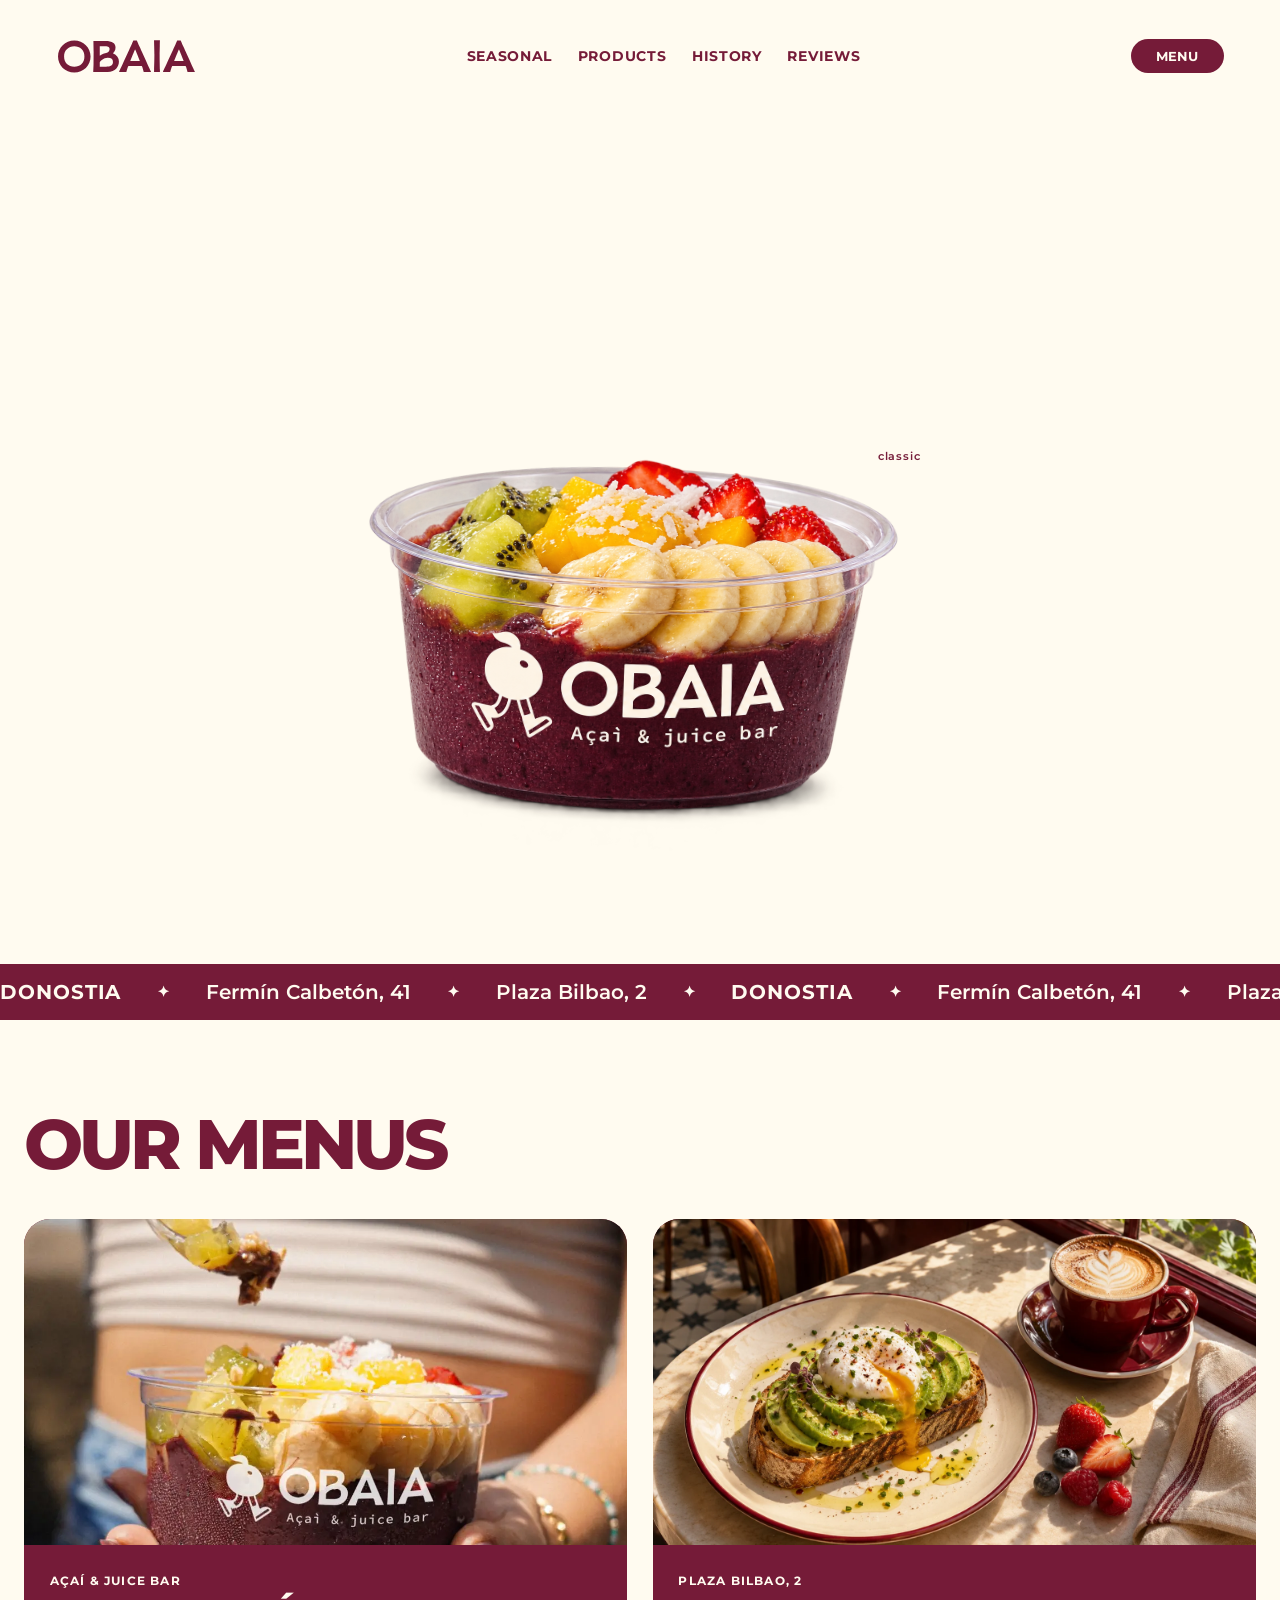
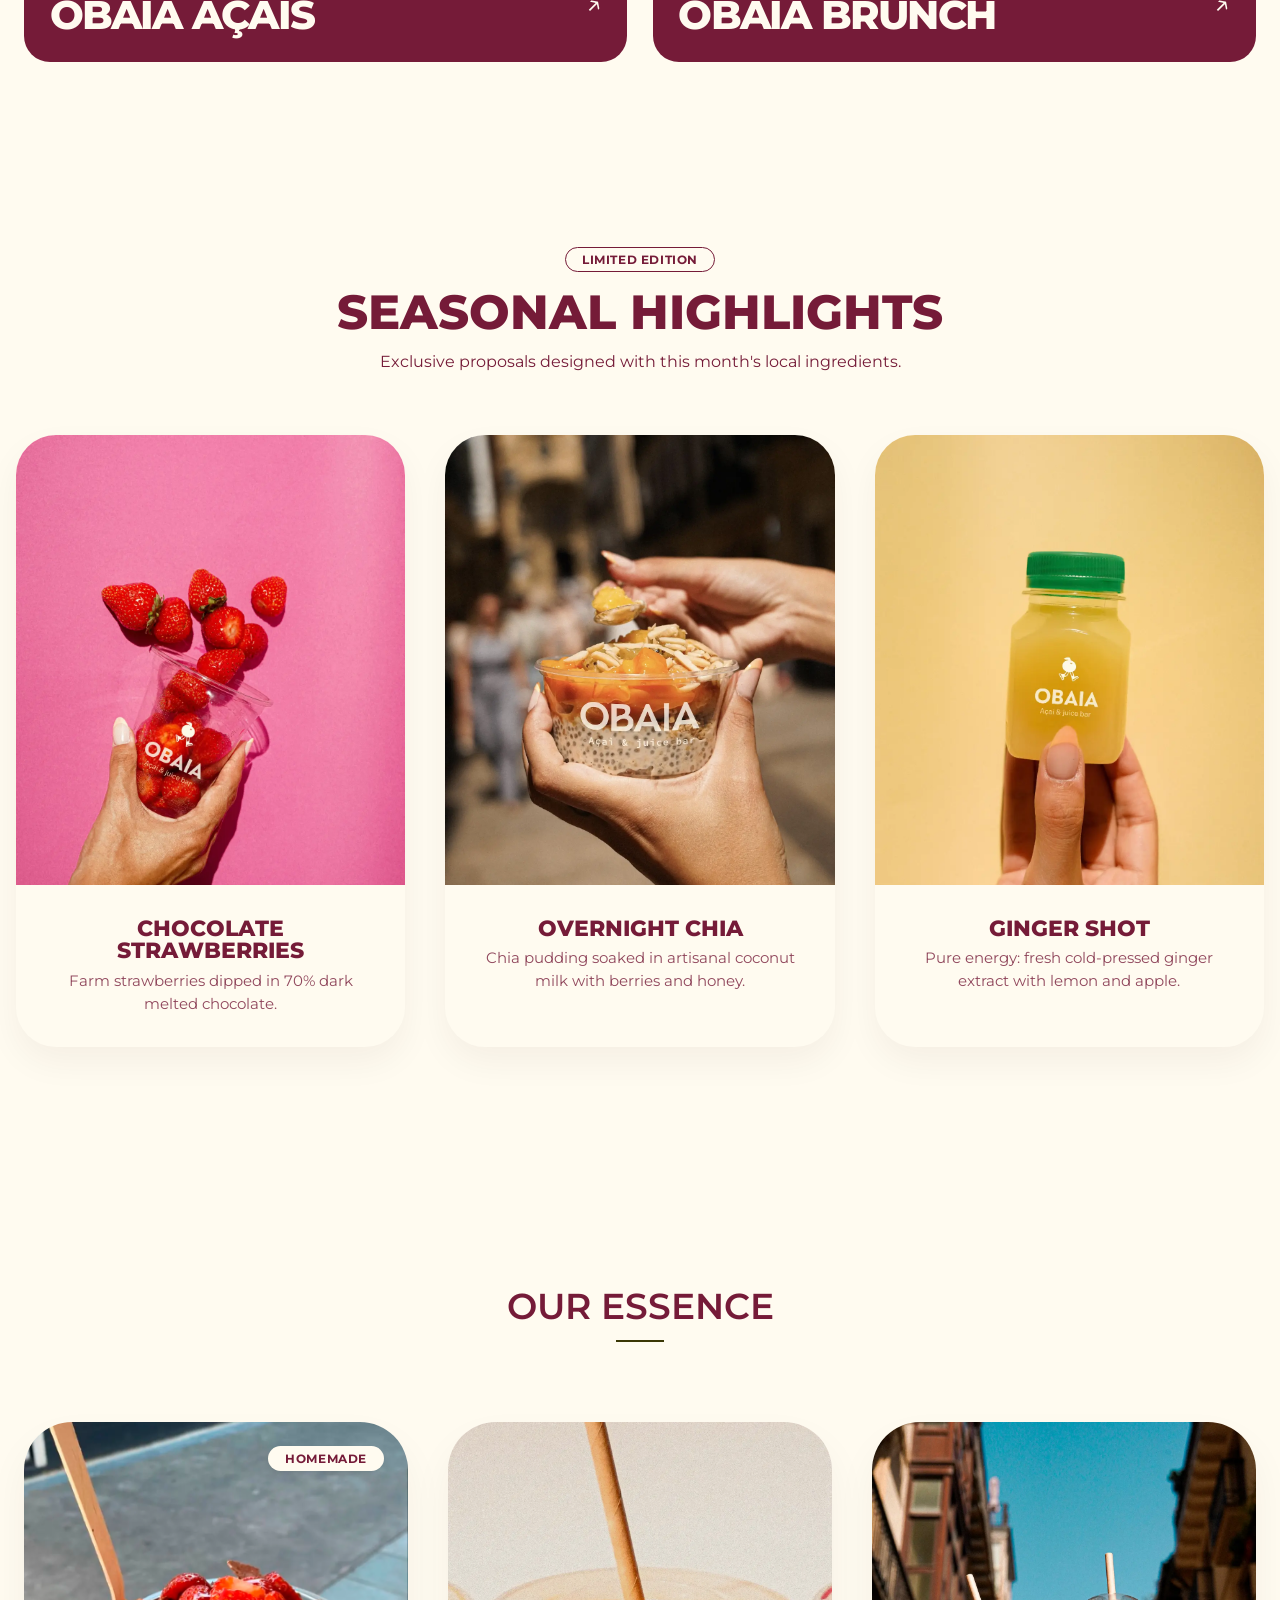
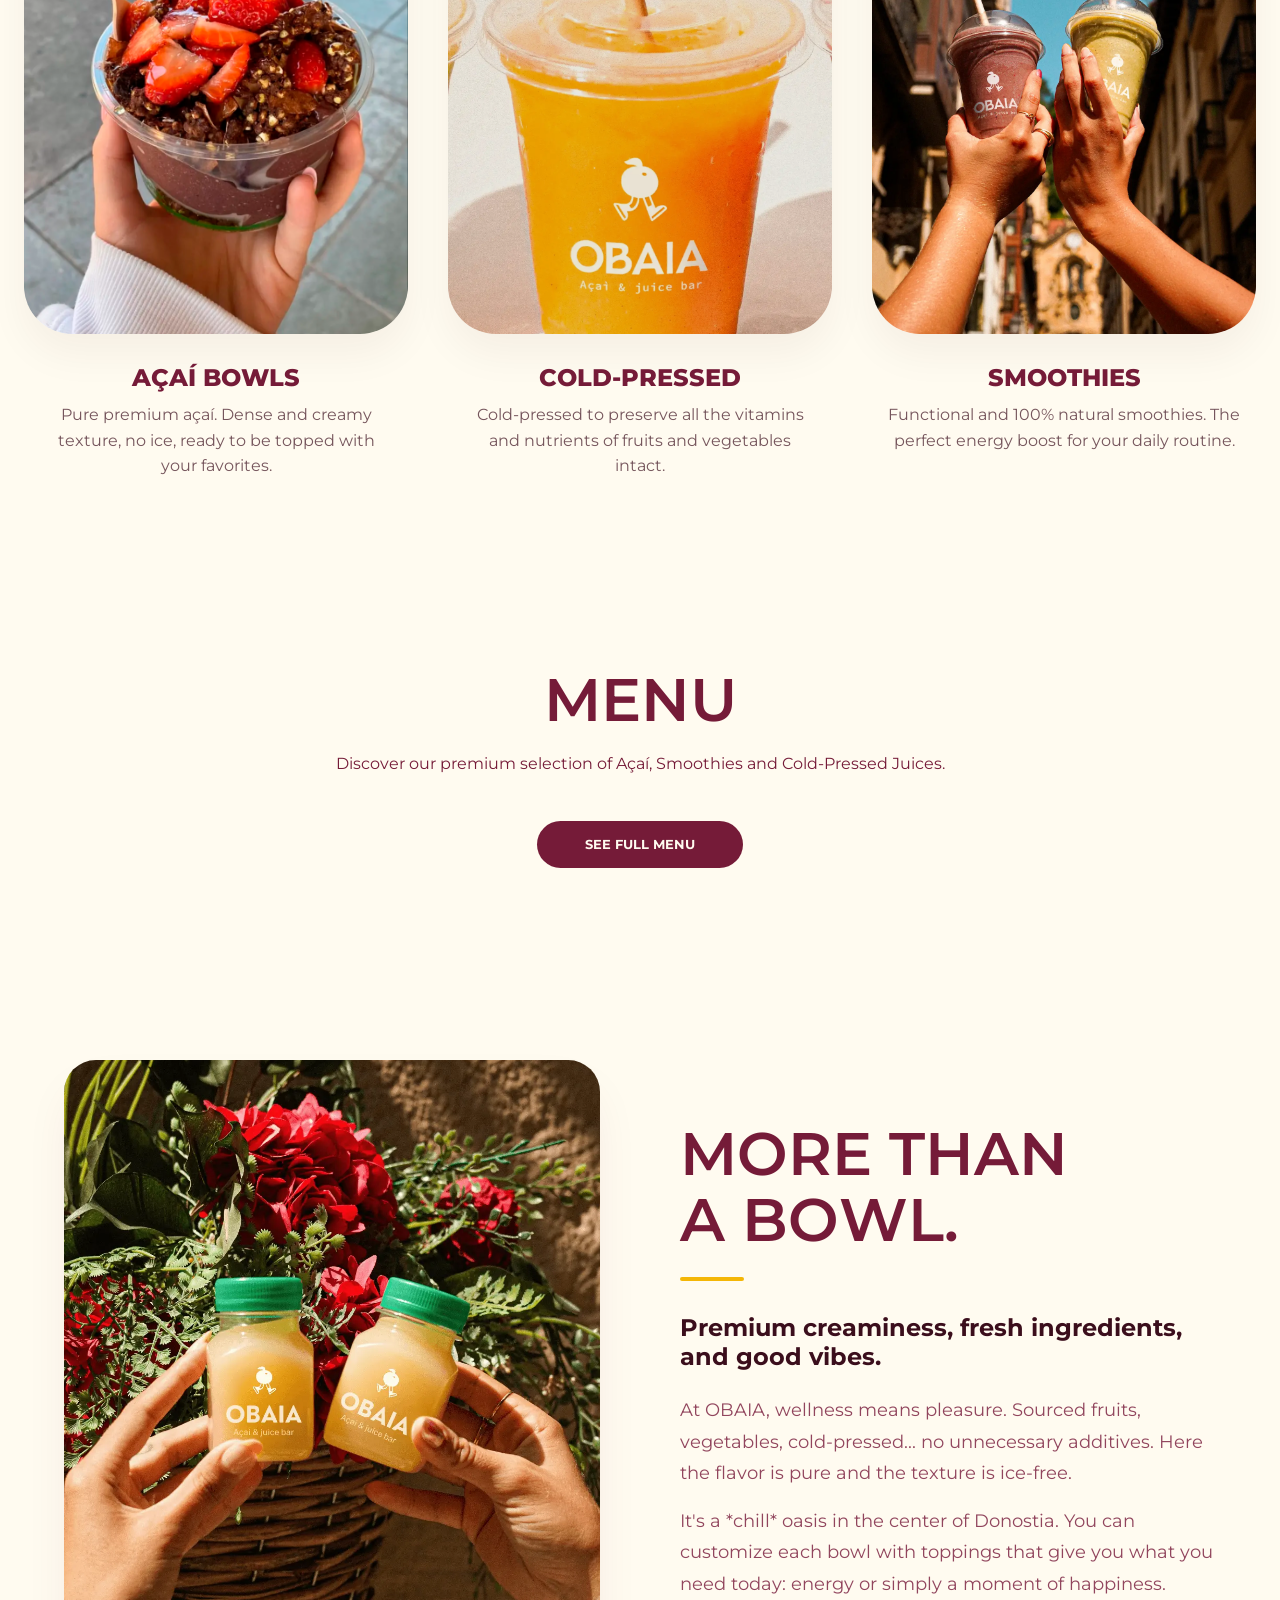
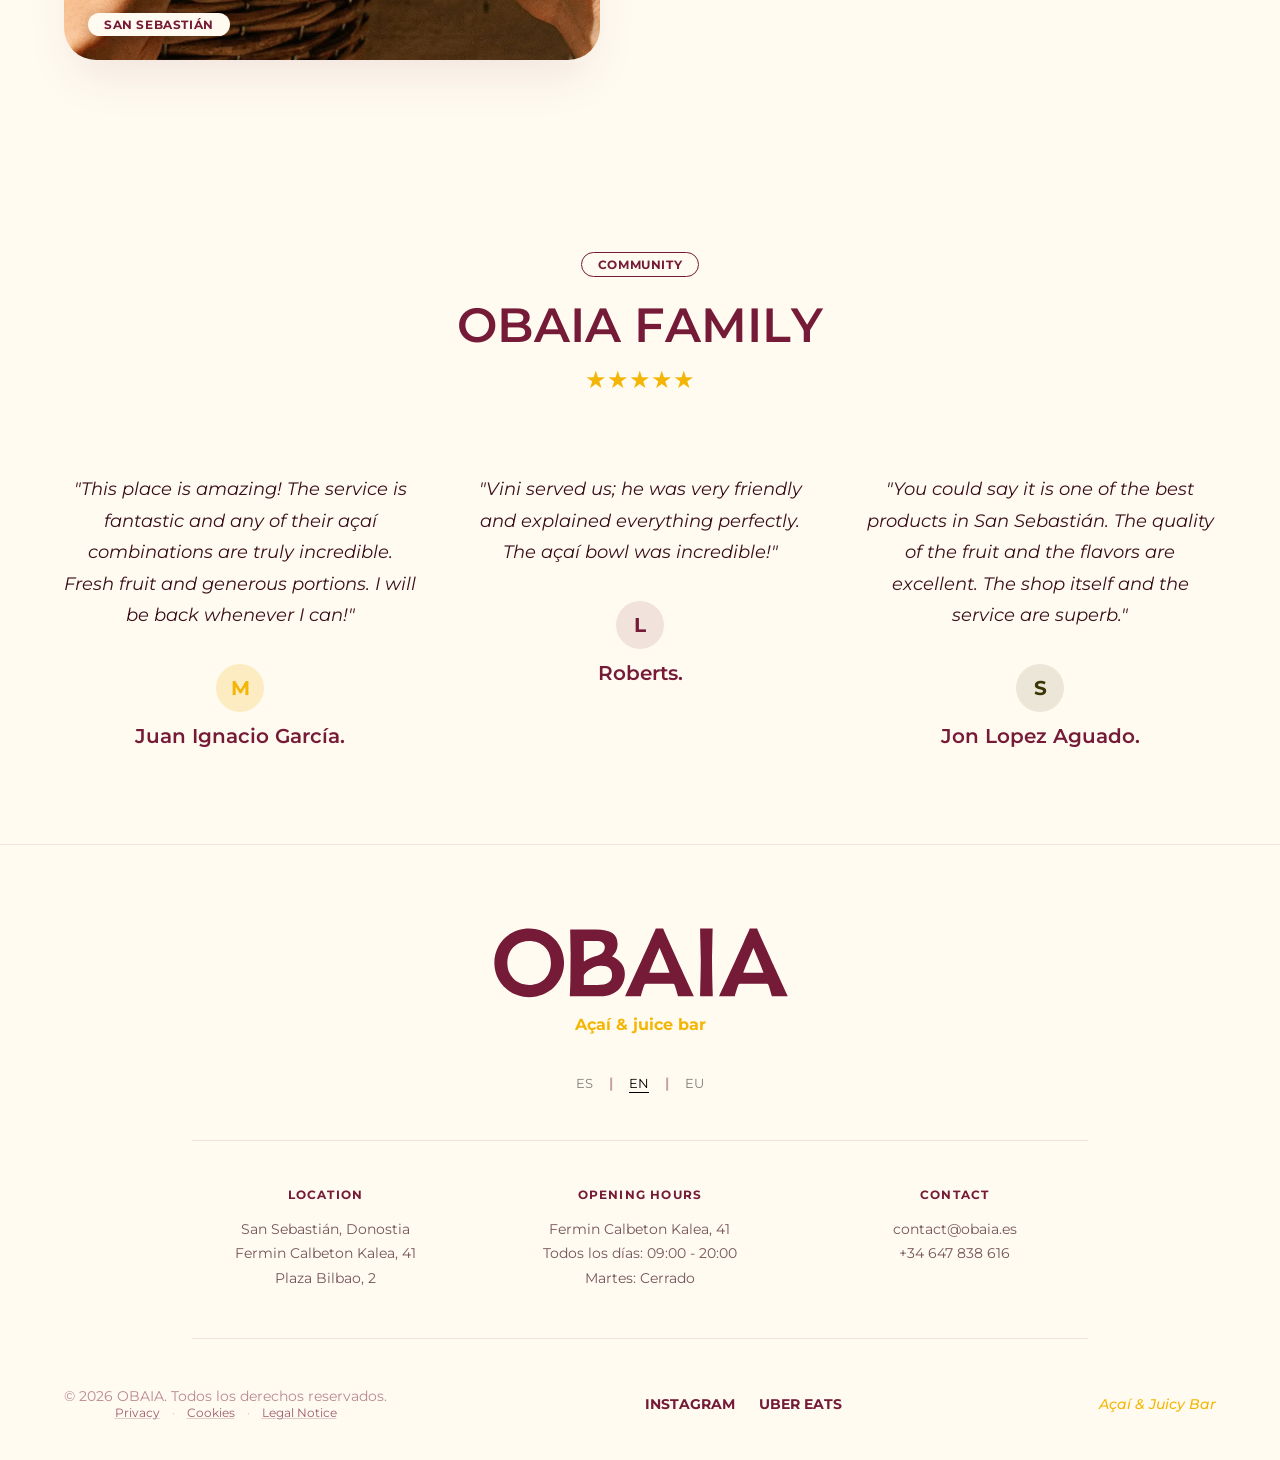
==== commit 45103a91: "Activar animaciones editoriales opcionales en index.html" ====
--- a/index.html
+++ b/index.html
@@ -1192,7 +1192,9 @@
     </style>
 <link href="./assets/obaia-motion.css?v=15" rel="stylesheet"/>
 
+<link href="./assets/obaia-editorial.css?v=1" rel="stylesheet"/>
 <script defer="" src="./assets/obaia-motion.js?v=18"></script>
+<script defer="" src="./assets/obaia-editorial.js?v=1"></script>
 <link href="./assets/obaia-viva.css?v=14" rel="stylesheet"/><script defer="True" src="./assets/obaia-viva.js?v=10"></script><link rel="stylesheet" href="./assets/plaza-bilbao.css?v=3"/>
 </head>
 <body>
--- a/assets/obaia-editorial.css
+++ b/assets/obaia-editorial.css
@@ -0,0 +1,40 @@
+/* Claude-inspired polish: photographic reveals, reviews and gallery progress.
+   No layout or brand redesign. Never hide content before JS opts in. */
+@media (prefers-reduced-motion: no-preference) {
+  .editorial-photo-reveal { position: relative; isolation: isolate; overflow: hidden; }
+  .editorial-photo-reveal::after {
+    content: ''; position: absolute; inset: -1px; z-index: 5;
+    background: var(--white, #fffaf1); pointer-events: none;
+    transform: translate3d(0,-102%,0);
+  }
+  .editorial-photo-reveal.editorial-photo-wait:not(.editorial-photo-show)::after {
+    transform: translate3d(0,0,0);
+  }
+  .editorial-photo-reveal.editorial-photo-show::after {
+    transition: transform .98s cubic-bezier(.76,0,.24,1) var(--editorial-delay,0ms);
+    transform: translate3d(0,-102%,0);
+  }
+  .editorial-quotes .resena {
+    opacity: 0; transform: translate3d(0,24px,0);
+    transition: opacity .7s ease,transform 1s var(--obaia-ease);
+    transition-delay: calc(var(--quote-index,0) * 115ms);
+  }
+  .editorial-quotes.editorial-quotes-in .resena {
+    opacity: 1; transform: none;
+  }
+  @media (min-width:900px) {
+    .historia-img-wrap img { scale: 1.05; }
+  }
+}
+.editorial-slider-progress {
+  width: min(100%, 180px); height: 2px; margin: 18px auto 0;
+  background: color-mix(in srgb, var(--baie,#751b38) 17%, transparent);
+  overflow: hidden; border-radius: 6px;
+}
+.editorial-slider-progress[hidden] { display: none; }
+.editorial-slider-progress > span {
+  display: block; width: 100%; height: 100%;
+  background: var(--baie,#751b38); transform: scaleX(0);
+  transform-origin: left center;
+}
+
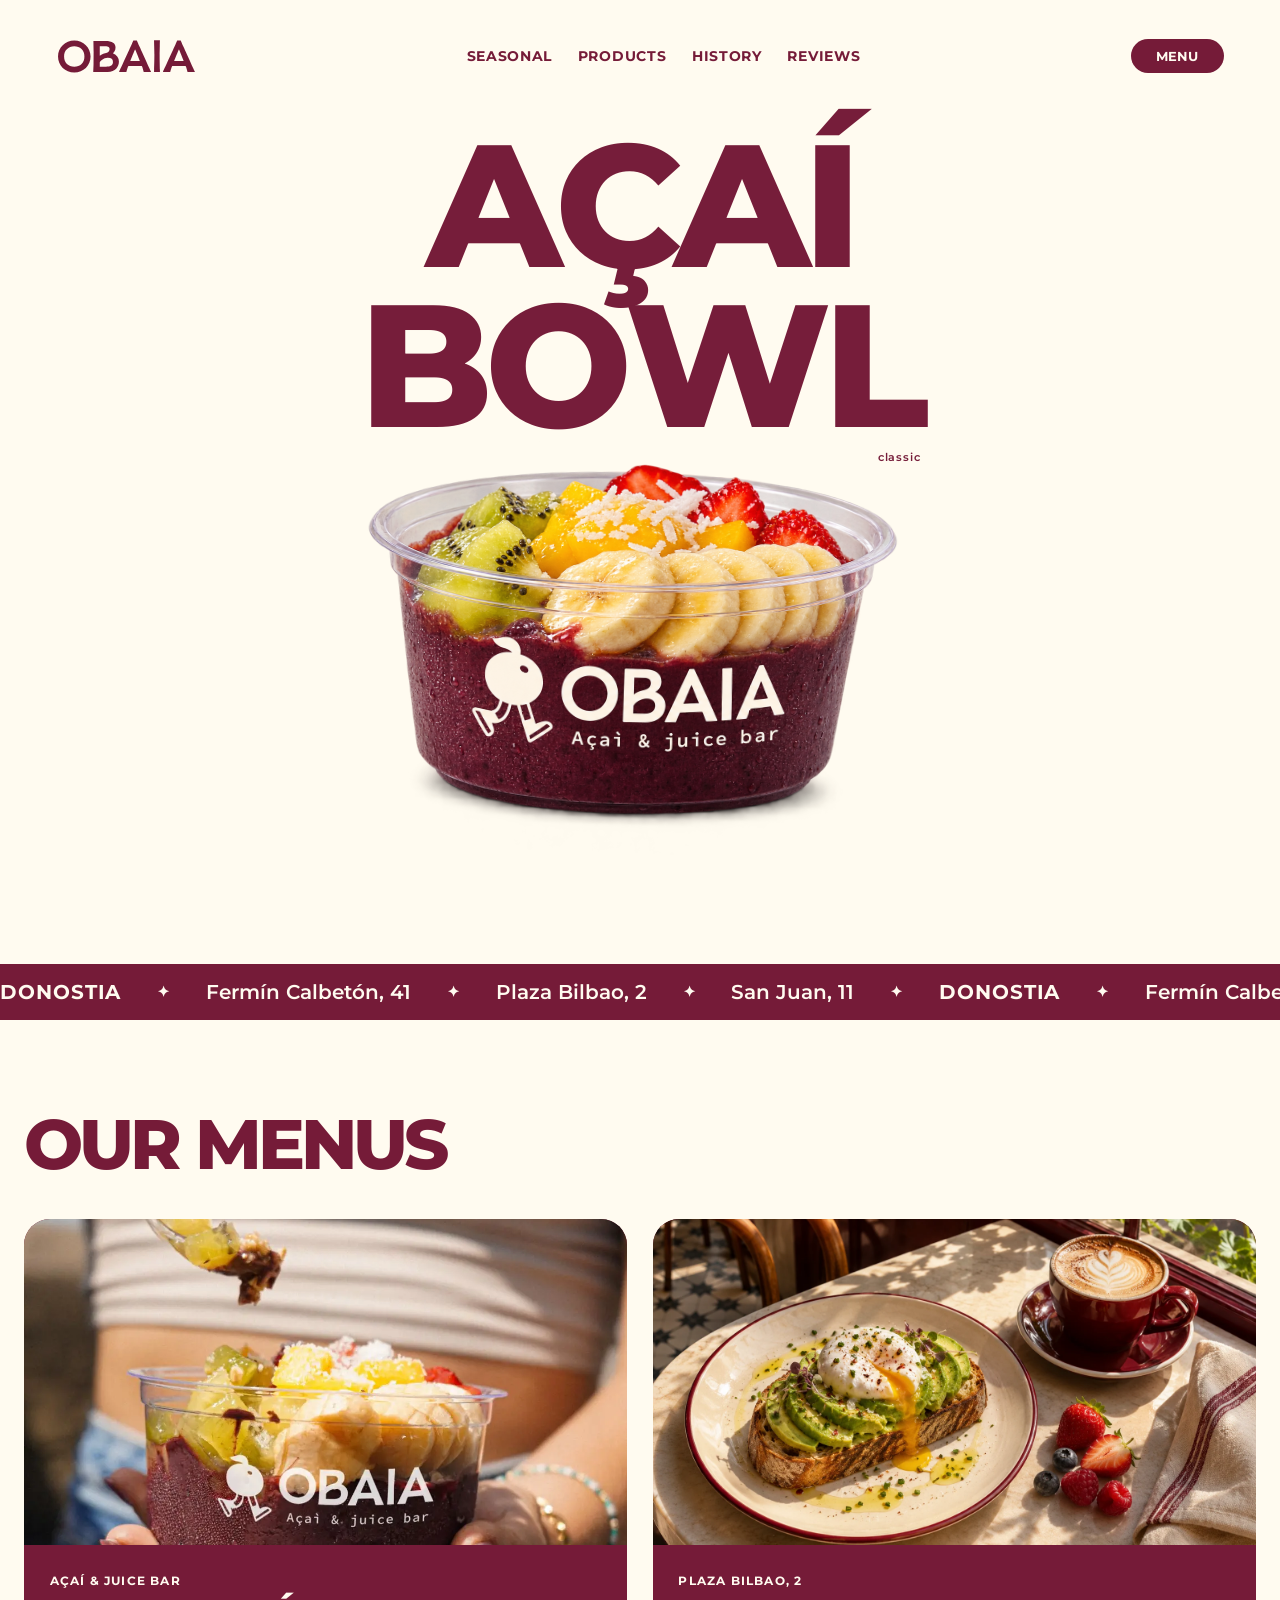
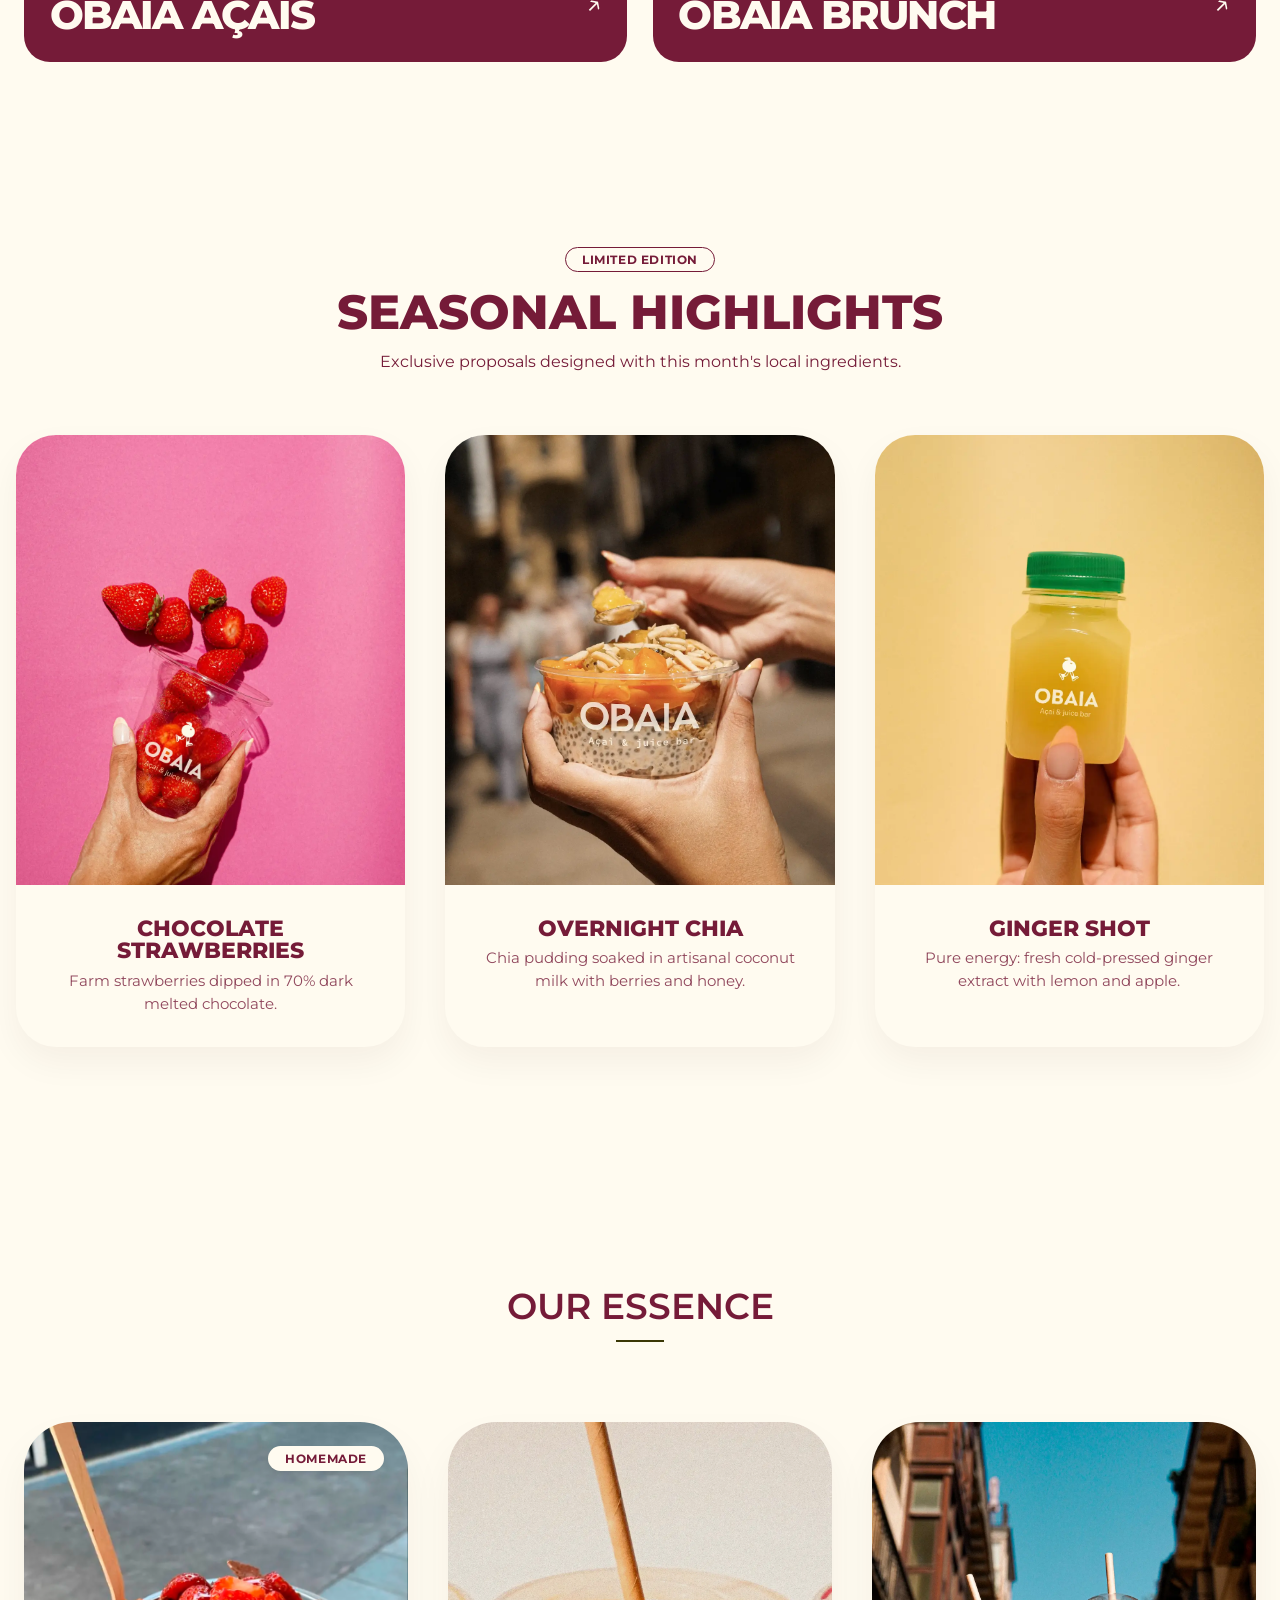
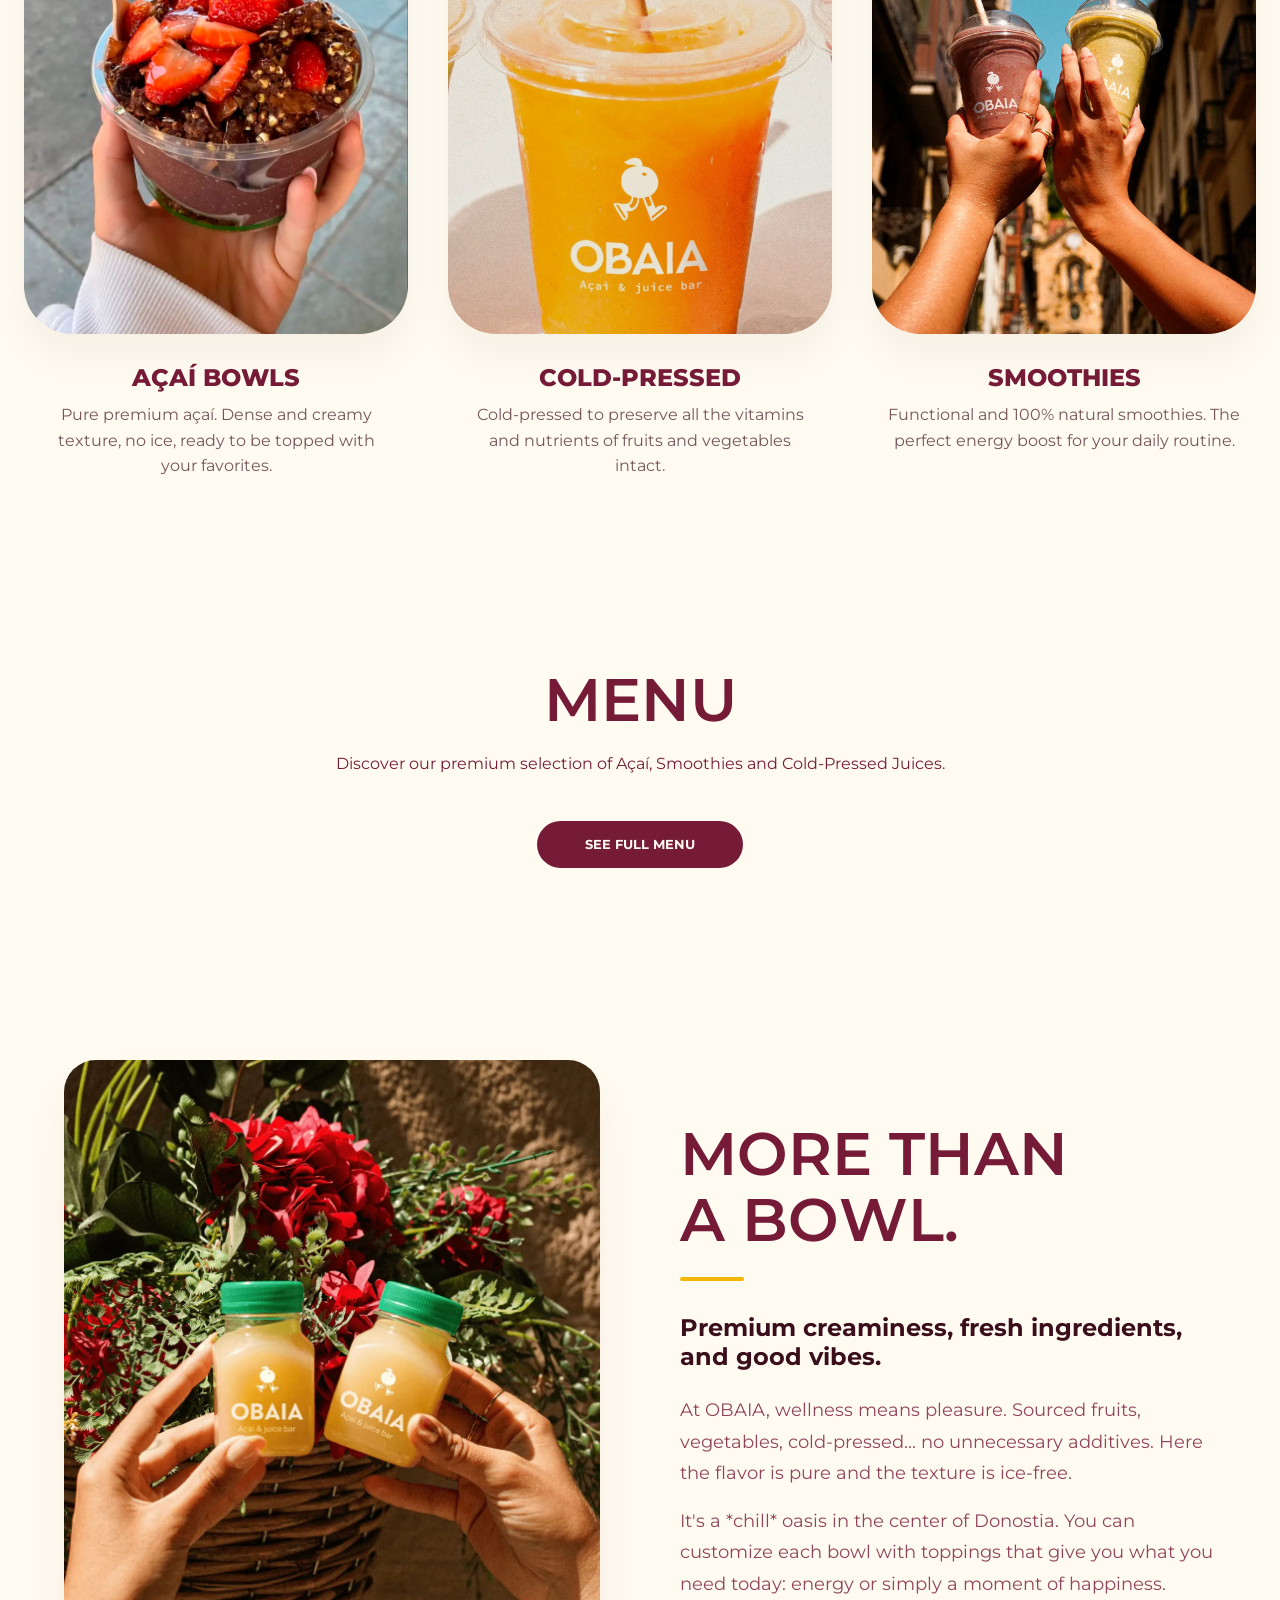
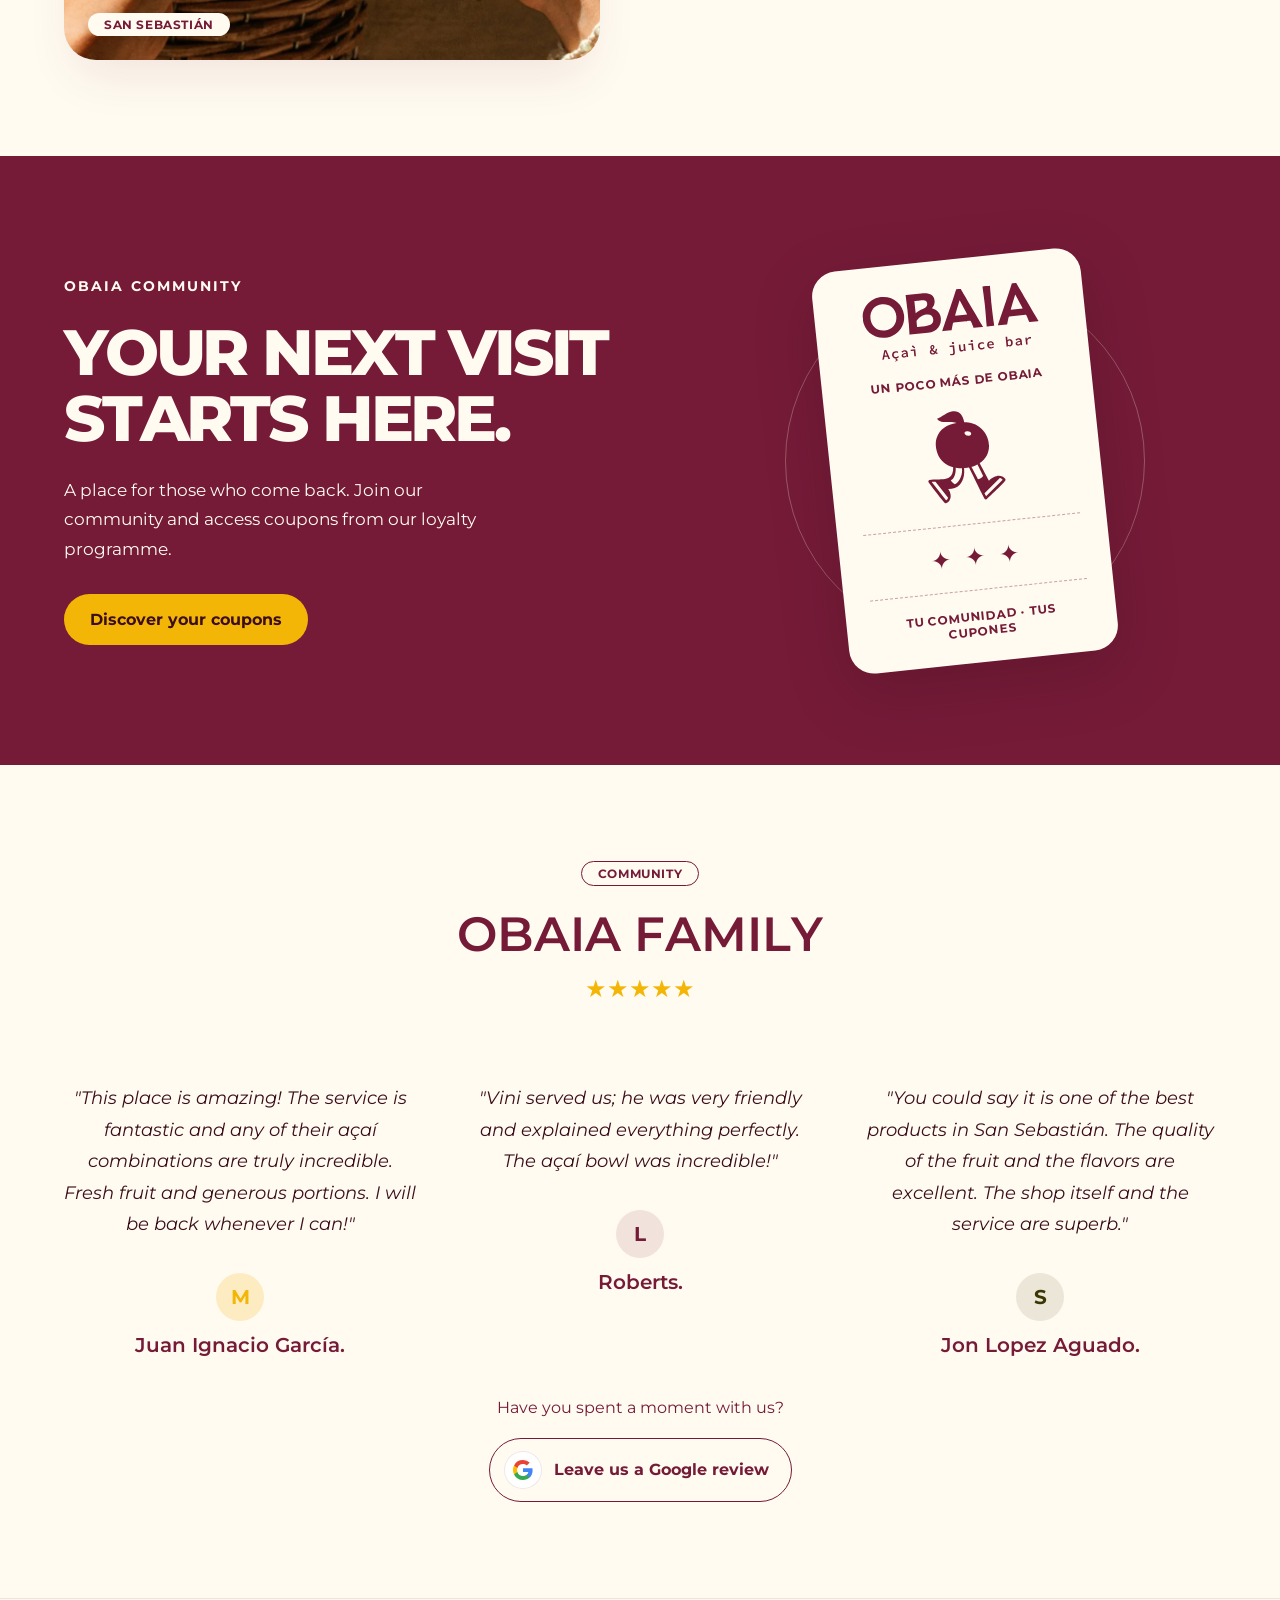
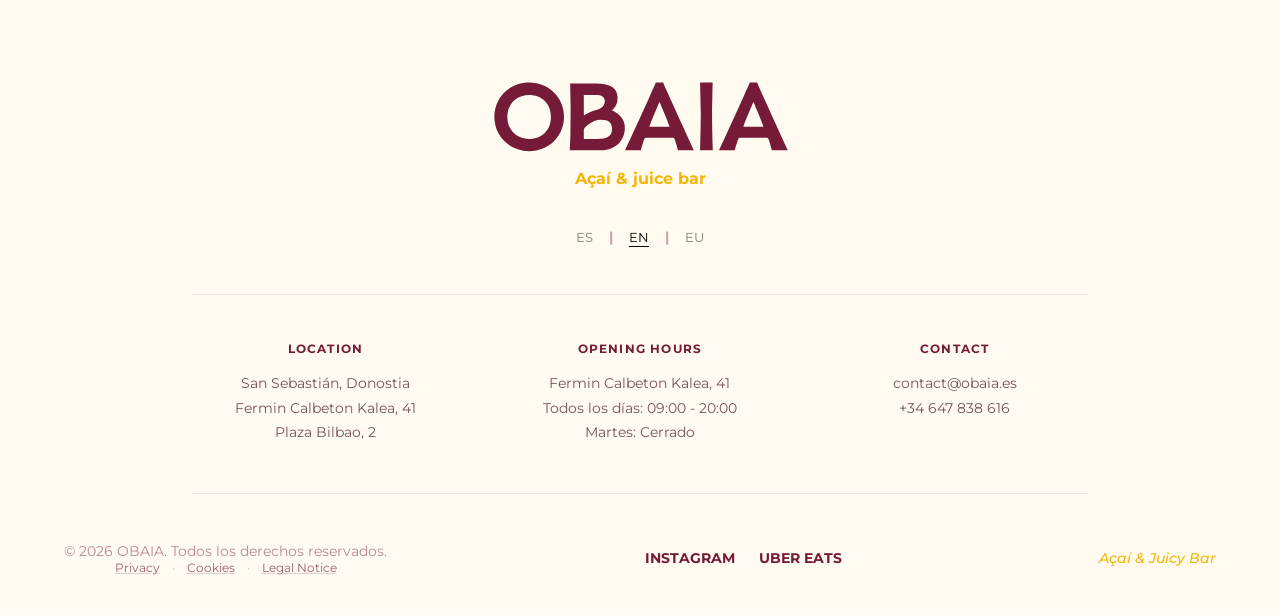
==== commit d5d2f094: "OBAIA - Actualizacion final 24-11-2026" ====
--- a/index.html
+++ b/index.html
@@ -2,10 +2,9 @@
 
 <html class="scroll-smooth" lang="es">
 <head>
-
 <meta charset="utf-8"/>
-<script src="./assets/obaia-entry.js?v=18"></script>
-<link rel="preload" as="image" href="./assets/brand/logo-principal-oficial-cream.svg"/>
+<script src="./assets/obaia-entry.js?v=c55df4ccfff1"></script>
+<link as="image" href="./assets/brand/logo-principal-oficial-cream.svg" rel="preload"/>
 <meta content="width=device-width, initial-scale=1.0" name="viewport"/>
 <title>OBAIA | Açaí &amp; Juice Bar Premium Donostia</title>
 <!-- FIX SEO: Meta description añadida -->
@@ -1190,15 +1189,12 @@
         background: transparent;
       }
     </style>
-<link href="./assets/obaia-motion.css?v=15" rel="stylesheet"/>
-
-<link href="./assets/obaia-editorial.css?v=1" rel="stylesheet"/>
-<script defer="" src="./assets/obaia-motion.js?v=18"></script>
-<script defer="" src="./assets/obaia-editorial.js?v=1"></script>
-<link href="./assets/obaia-viva.css?v=14" rel="stylesheet"/><script defer="True" src="./assets/obaia-viva.js?v=10"></script><link rel="stylesheet" href="./assets/plaza-bilbao.css?v=3"/>
-</head>
+<link href="./assets/obaia-motion.css?v=4a2f584ab61f" rel="stylesheet"/>
+<script defer="" src="./assets/obaia-motion.js?v=7afde411c164"></script>
+<link href="./assets/obaia-viva.css?v=0e7204832b2e" rel="stylesheet"/><script defer="True" src="./assets/obaia-viva.js?v=7b0a3c616b97"></script><link href="./assets/plaza-bilbao.css?v=5ae64f7ceeb5" rel="stylesheet"/>
+<link href="./assets/community.css?v=9b991fcca749" rel="stylesheet"/><script defer="True" src="./assets/community-language.js?v=ffec7ec42ca5"></script></head>
 <body>
-<div class="fruit-intro" aria-hidden="true"><img class="intro-brand" src="./assets/brand/logo-principal-oficial.svg" alt=""/><output>0%</output><div class="fruit-pile"></div></div>
+<div aria-hidden="true" class="fruit-intro"><img alt="" class="intro-brand" src="./assets/brand/logo-principal-oficial.svg"/><output>0%</output><div class="fruit-pile"></div></div>
 <div aria-hidden="true" class="obaia-wipe"><img alt="" src="./assets/brand/logo-principal-oficial-cream.svg"/></div>
 <!-- FIX ACCESSIBILITY: landmark <main> añadido -->
 <!-- FIX ACCESSIBILITY: aria-label en botón hamburguesa -->
@@ -1246,8 +1242,8 @@
 </div>
 </div>
 </section>
-<div class="location-ribbon"><div class="ribbon-track"><span class="ribbon-sequence"><b>Donostia</b><i aria-hidden="true">✦</i><span>Fermín Calbetón, 41</span><i aria-hidden="true">✦</i><span>Plaza Bilbao, 2</span><i aria-hidden="true">✦</i></span><span aria-hidden="true" class="ribbon-sequence"><b>Donostia</b><i aria-hidden="true">✦</i><span>Fermín Calbetón, 41</span><i aria-hidden="true">✦</i><span>Plaza Bilbao, 2</span><i aria-hidden="true">✦</i></span><span aria-hidden="true" class="ribbon-sequence"><b>Donostia</b><i aria-hidden="true">✦</i><span>Fermín Calbetón, 41</span><i aria-hidden="true">✦</i><span>Plaza Bilbao, 2</span><i aria-hidden="true">✦</i></span><span aria-hidden="true" class="ribbon-sequence"><b>Donostia</b><i aria-hidden="true">✦</i><span>Fermín Calbetón, 41</span><i aria-hidden="true">✦</i><span>Plaza Bilbao, 2</span><i aria-hidden="true">✦</i></span><span aria-hidden="true" class="ribbon-sequence"><b>Donostia</b><i aria-hidden="true">✦</i><span>Fermín Calbetón, 41</span><i aria-hidden="true">✦</i><span>Plaza Bilbao, 2</span><i aria-hidden="true">✦</i></span><span aria-hidden="true" class="ribbon-sequence"><b>Donostia</b><i aria-hidden="true">✦</i><span>Fermín Calbetón, 41</span><i aria-hidden="true">✦</i><span>Plaza Bilbao, 2</span><i aria-hidden="true">✦</i></span></div></div>
-<section id="cartas" class="menu-selector container" aria-labelledby="choose-title"><h2 id="choose-title" data-i18n="choose_menu">Nuestras cartas</h2><div class="menu-choices"><a class="menu-choice" href="carta.html"><img src="./img/obaia_bowl_menu.webp" loading="lazy" width="720" height="480" alt=""/><div class="choice-caption"><div><small>Açaí &amp; Juice Bar</small><h3>OBAIA Açaís</h3></div><span aria-hidden="true">↗</span></div></a><a class="menu-choice" href="brunch.html"><img src="./img/brunch-plaza-bilbao.webp" loading="lazy" width="720" height="480" alt=""/><div class="choice-caption"><div><small>Plaza Bilbao, 2</small><h3>OBAIA Brunch</h3></div><span aria-hidden="true">↗</span></div></a></div></section>
+<div class="location-ribbon"><div class="ribbon-track"><span class="ribbon-sequence"><b>Donostia</b><i aria-hidden="true">✦</i><span>Fermín Calbetón, 41</span><i aria-hidden="true">✦</i><span>Plaza Bilbao, 2</span><i aria-hidden="true">✦</i><span>San Juan, 11</span><i aria-hidden="true">✦</i></span><span aria-hidden="true" class="ribbon-sequence"><b>Donostia</b><i aria-hidden="true">✦</i><span>Fermín Calbetón, 41</span><i aria-hidden="true">✦</i><span>Plaza Bilbao, 2</span><i aria-hidden="true">✦</i><span>San Juan, 11</span><i aria-hidden="true">✦</i></span><span aria-hidden="true" class="ribbon-sequence"><b>Donostia</b><i aria-hidden="true">✦</i><span>Fermín Calbetón, 41</span><i aria-hidden="true">✦</i><span>Plaza Bilbao, 2</span><i aria-hidden="true">✦</i><span>San Juan, 11</span><i aria-hidden="true">✦</i></span><span aria-hidden="true" class="ribbon-sequence"><b>Donostia</b><i aria-hidden="true">✦</i><span>Fermín Calbetón, 41</span><i aria-hidden="true">✦</i><span>Plaza Bilbao, 2</span><i aria-hidden="true">✦</i><span>San Juan, 11</span><i aria-hidden="true">✦</i></span><span aria-hidden="true" class="ribbon-sequence"><b>Donostia</b><i aria-hidden="true">✦</i><span>Fermín Calbetón, 41</span><i aria-hidden="true">✦</i><span>Plaza Bilbao, 2</span><i aria-hidden="true">✦</i><span>San Juan, 11</span><i aria-hidden="true">✦</i></span><span aria-hidden="true" class="ribbon-sequence"><b>Donostia</b><i aria-hidden="true">✦</i><span>Fermín Calbetón, 41</span><i aria-hidden="true">✦</i><span>Plaza Bilbao, 2</span><i aria-hidden="true">✦</i><span>San Juan, 11</span><i aria-hidden="true">✦</i></span></div></div>
+<section aria-labelledby="choose-title" class="menu-selector container" id="cartas"><h2 data-i18n="choose_menu" id="choose-title">Nuestras cartas</h2><div class="menu-choices"><a class="menu-choice" href="carta.html"><img alt="" height="480" loading="lazy" src="./img/obaia_bowl_menu.webp" width="720"/><div class="choice-caption"><div><small>Açaí &amp; Juice Bar</small><h3>OBAIA Açaís</h3></div><span aria-hidden="true">↗</span></div></a><a class="menu-choice" href="brunch.html"><img alt="" height="480" loading="lazy" src="./img/brunch-plaza-bilbao.webp" width="720"/><div class="choice-caption"><div><small>Plaza Bilbao, 2</small><h3>OBAIA Brunch</h3></div><span aria-hidden="true">↗</span></div></a></div></section>
 <section class="temporada" id="temporada">
 <div class="container text-center fade-up">
 <span class="capsule" data-i18n="season_tag" style="color: var(--baie); margin-bottom: 1rem">Edición Limitada</span>
@@ -1375,7 +1371,6 @@
 </div>
 </section>
 <!-- HISTORIA -->
-
 <section aria-labelledby="historia-heading" class="historia" id="historia">
 <div class="historia-inner">
 <div class="historia-img-wrap fade-up">
@@ -1407,7 +1402,7 @@
 </div>
 </section>
 <!-- RESEÑAS -->
-<section aria-labelledby="resenas-heading" class="resenas" id="resenas">
+<section aria-labelledby="community-title" class="community-section" id="comunidad"><div class="community-inner"><div class="community-copy"><p class="community-kicker">COMUNIDAD OBAIA</p><h2 id="community-title">Tu próxima visita<br/>empieza aquí.</h2><p>Un espacio para quienes vuelven. Entra en nuestra comunidad y accede a los cupones de nuestro programa de fidelidad.</p><a class="community-cta" href="https://qr.obaia.net/" rel="noopener noreferrer" target="_blank">Descubre tus cupones</a></div><div aria-hidden="true" class="community-art"><div class="community-orbit"></div><div class="community-ticket"><img alt="" height="48" src="./assets/brand/logo-principal-oficial.svg" width="190"/><span>UN POCO MÁS DE OBAIA</span><img alt="" class="community-mascot" height="140" src="./assets/brand/mascota-oficial.svg" width="110"/><div class="ticket-stamps"><i>✦</i><i>✦</i><i>✦</i></div><span>TU COMUNIDAD · TUS CUPONES</span></div></div></div></section><section aria-labelledby="resenas-heading" class="resenas" id="resenas">
 <div class="resenas-header fade-up">
 <span class="capsule resenas-tag" data-i18n="rev_tag" style="border-color: var(--baie)">Comunidad</span>
 <h2 class="resenas-title" data-i18n="rev_title" id="resenas-heading">
@@ -1450,7 +1445,7 @@
 <cite class="resena-name" style="font-style: normal">Jon Lopez Aguado.</cite>
 </article>
 </div>
-</section>
+<div class="review-action"><p>¿Has compartido un momento con nosotros?</p><details class="review-picker"><summary class="review-cta"><span aria-hidden="true" class="google-review-icon"><img alt="" height="24" src="./assets/brand/google-g.svg" width="24"/></span><span class="review-cta-label">Déjanos tu reseña en Google</span></summary><p>Elige el local que has visitado:</p><div class="review-locations"><a href="https://search.google.com/local/writereview?placeid=ChIJEUq6j8mlUQ0RAxQ7kRNnfYg" rel="noopener noreferrer" target="_blank">San Juan, 11</a><a href="https://search.google.com/local/writereview?placeid=ChIJcWVzXrmlUQ0Rv8jiQhvOcak" rel="noopener noreferrer" target="_blank">Plaza Bilbao, 2</a><a href="https://search.google.com/local/writereview?placeid=ChIJP1CdWWSlUQ0RxGNFSdHjddg" rel="noopener noreferrer" target="_blank">Fermín Calbetón, 41</a></div></details></div></section>
 </main>
 <!-- FOOTER -->
 <footer>
@@ -1479,7 +1474,7 @@
 <h3 class="footer-col-title" data-i18n="footer_loc">Ubicación</h3>
 <p class="footer-col-text body-text">
               San Sebastián, Donostia<br/>Fermin Calbeton Kalea, 41<br/><a href="brunch.html">Plaza Bilbao, 2</a>
-            </p>
+</p>
 </div>
 <div>
 <h3 class="footer-col-title" data-i18n="footer_hours">Horario</h3>
@@ -1812,6 +1807,5 @@
           .forEach((el) => observer.observe(el));
       });
     </script>
-
 </body>
 </html>
--- a/assets/obaia-motion.css
+++ b/assets/obaia-motion.css
@@ -72,13 +72,15 @@
 .nav-cta:hover { transform: translateY(-3px); }
 
 /* A brief branded curtain links the home page and the menu. */
+html.obaia-arriving,html.obaia-leaving { background:var(--baie,#751b38); }
 .obaia-wipe {
-  position: fixed; inset: 0; z-index: 10000; display: grid; place-items: center;
+  position: fixed; inset: 0; width:100vw; height:100dvh; z-index: 10000; display: grid; place-items: center;
   background: var(--baie,#751b38); transform: translate3d(0,101%,0);
   pointer-events: none; visibility: hidden;
   /* Reset offscreen instantly once the completed curtain is hidden. */
 }
 .obaia-wipe img { width: min(40vw,220px); height: auto; }
+.intro-transition-active .obaia-wipe { z-index:10002; }
 .obaia-leaving .obaia-wipe {
   visibility: visible; transform: translate3d(0,0,0); transition: transform .46s cubic-bezier(.45,0,.36,1);
 }
@@ -106,7 +108,7 @@
 .intro-brand { position:absolute; top:7%; left:50%; transform:translateX(-50%); width:clamp(85px,9vw,144px); }
 .fruit-pile { position:absolute; inset:0; overflow:hidden; }
 .fruit-pile > img { position:absolute; height:auto; aspect-ratio:162 / 191; }
-.fruit-intro::after { content:''; position:absolute; inset:0; background:var(--baie); transform:translateY(101%); transition:transform .45s cubic-bezier(.45,0,.35,1); }
+.fruit-intro::after { content:''; position:absolute; inset:0; background:var(--baie) url('./brand/logo-principal-oficial-cream.svg') center / min(40vw,220px) auto no-repeat; transform:translateY(101%); transition:transform .45s cubic-bezier(.45,0,.35,1); }
 .fruit-intro.covered::after { transform:none; }
 .fruit-intro.uncover { transform:translateY(-101%); transition:transform .5s cubic-bezier(.45,0,.28,1); }
 
--- a/assets/community.css
+++ b/assets/community.css
@@ -0,0 +1,36 @@
+.community-section { background:var(--baie); color:var(--white); overflow:hidden; padding:clamp(56px,8vw,110px) 24px; }
+.community-inner { max-width:1152px; margin:auto; display:grid; grid-template-columns:1.2fr 1fr; align-items:center; gap:48px; }
+.community-kicker { letter-spacing:.15em; font-size:.875rem; font-weight:700; margin-bottom:24px; }
+.community-copy h2 { color:var(--white); font-size:clamp(2.5rem,5vw,4.8rem); line-height:1.04; letter-spacing:-.05em; margin:0 0 24px; }
+.community-copy > p:not(.community-kicker) { max-width:460px; font-size:1.05rem; line-height:1.75; margin-bottom:30px; }
+.community-cta,.review-cta { display:inline-flex; align-items:center; justify-content:center; padding:16px 26px; border-radius:50px; font-weight:700; font-size:1rem; text-align:center; transition:background-color .25s,color .25s; }
+.community-cta { background:var(--maracuja); color:var(--baie-dark); }
+.community-cta:hover { background:var(--white); }
+.community-cta:focus-visible,.review-cta:focus-visible { outline:3px solid currentColor; outline-offset:5px; }
+.community-art { display:grid; place-items:center; position:relative; min-height:370px; }
+.community-orbit { position:absolute; width:360px; height:360px; border:1px solid #fffbf044; border-radius:50%; }
+.community-orbit::before { content:'✦'; position:absolute; top:12px; left:50px; color:var(--maracuja); font-size:34px; }
+.community-ticket { position:relative; width:270px; padding:30px 26px 24px; display:flex; flex-direction:column; align-items:center; gap:18px; color:var(--baie); background:var(--white); border-radius:25px; box-shadow:0 20px 60px #3b0e1c44; transform:rotate(-6deg); animation:community-float 9s ease-in-out infinite; }
+.community-ticket > img:first-child { width:175px; height:auto; }
+.community-ticket > span { font-size:.75rem; font-weight:700; letter-spacing:.07em; text-align:center; }
+.community-mascot { width:78px; height:100px; }
+.ticket-stamps { display:flex; gap:14px; border-block:1px dashed #751b3866; width:100%; justify-content:center; padding:18px 0; }
+.ticket-stamps i { font-style:normal; font-size:24px; color:var(--baie); }
+.review-action { text-align:center; margin:38px auto 0; padding-inline:20px; }
+.review-action p { font-size:1rem; margin-bottom:18px; line-height:1.6; }
+.review-cta { border:1px solid var(--baie); color:var(--baie); }
+.review-cta:hover { background:var(--baie); color:var(--white); }
+.review-picker summary { cursor:pointer; list-style:none; }
+.review-picker .review-cta { gap:12px; padding:12px 22px 12px 14px; }
+.google-review-icon { display:grid; place-items:center; flex:0 0 38px; width:38px; height:38px; background:#fff; border:1px solid #751b381a; border-radius:50%; }
+.google-review-icon img { width:24px; height:24px; }
+.review-cta-label { line-height:1.4; }
+.review-picker summary::-webkit-details-marker { display:none; }
+.review-picker[open] summary { margin-bottom:24px; }
+.review-locations { display:flex; justify-content:center; flex-wrap:wrap; gap:12px; }
+.review-locations a { border:1px solid #751b3844; border-radius:40px; padding:12px 18px; font-weight:600; font-size:1rem; transition:background .25s,color .25s; }
+.review-locations a:hover { background:var(--baie); color:var(--white); }
+.review-locations a:focus-visible { outline:2px solid var(--baie); outline-offset:3px; }
+@keyframes community-float { 0%,100% { transform:translateY(0) rotate(-6deg); } 50% { transform:translateY(-9px) rotate(-4deg); } }
+@media(max-width:760px) { .community-inner { grid-template-columns:1fr; gap:40px; } .community-art { min-height:350px; } .community-orbit { width:310px; height:310px; } .community-ticket { width:250px; } }
+@media(prefers-reduced-motion:reduce) { .community-ticket { animation:none; } .community-cta,.review-cta { transition:none; } }
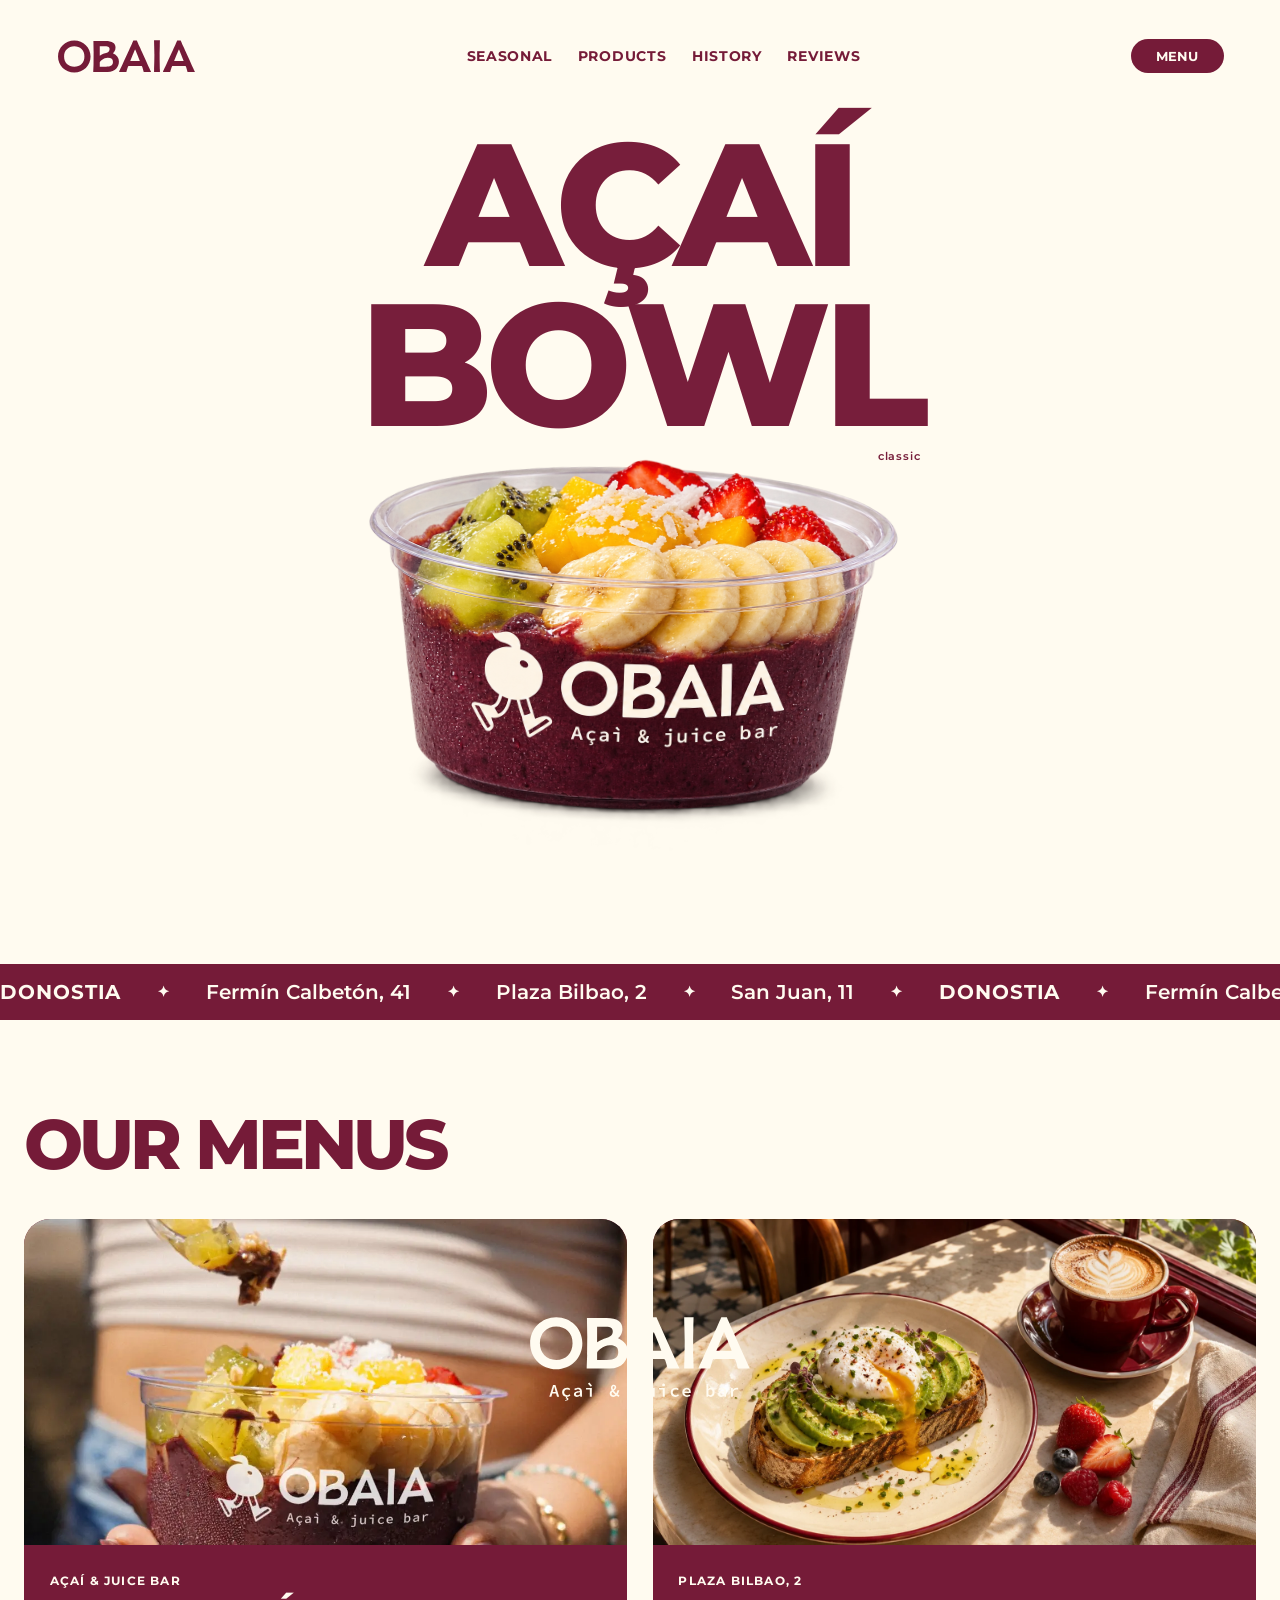
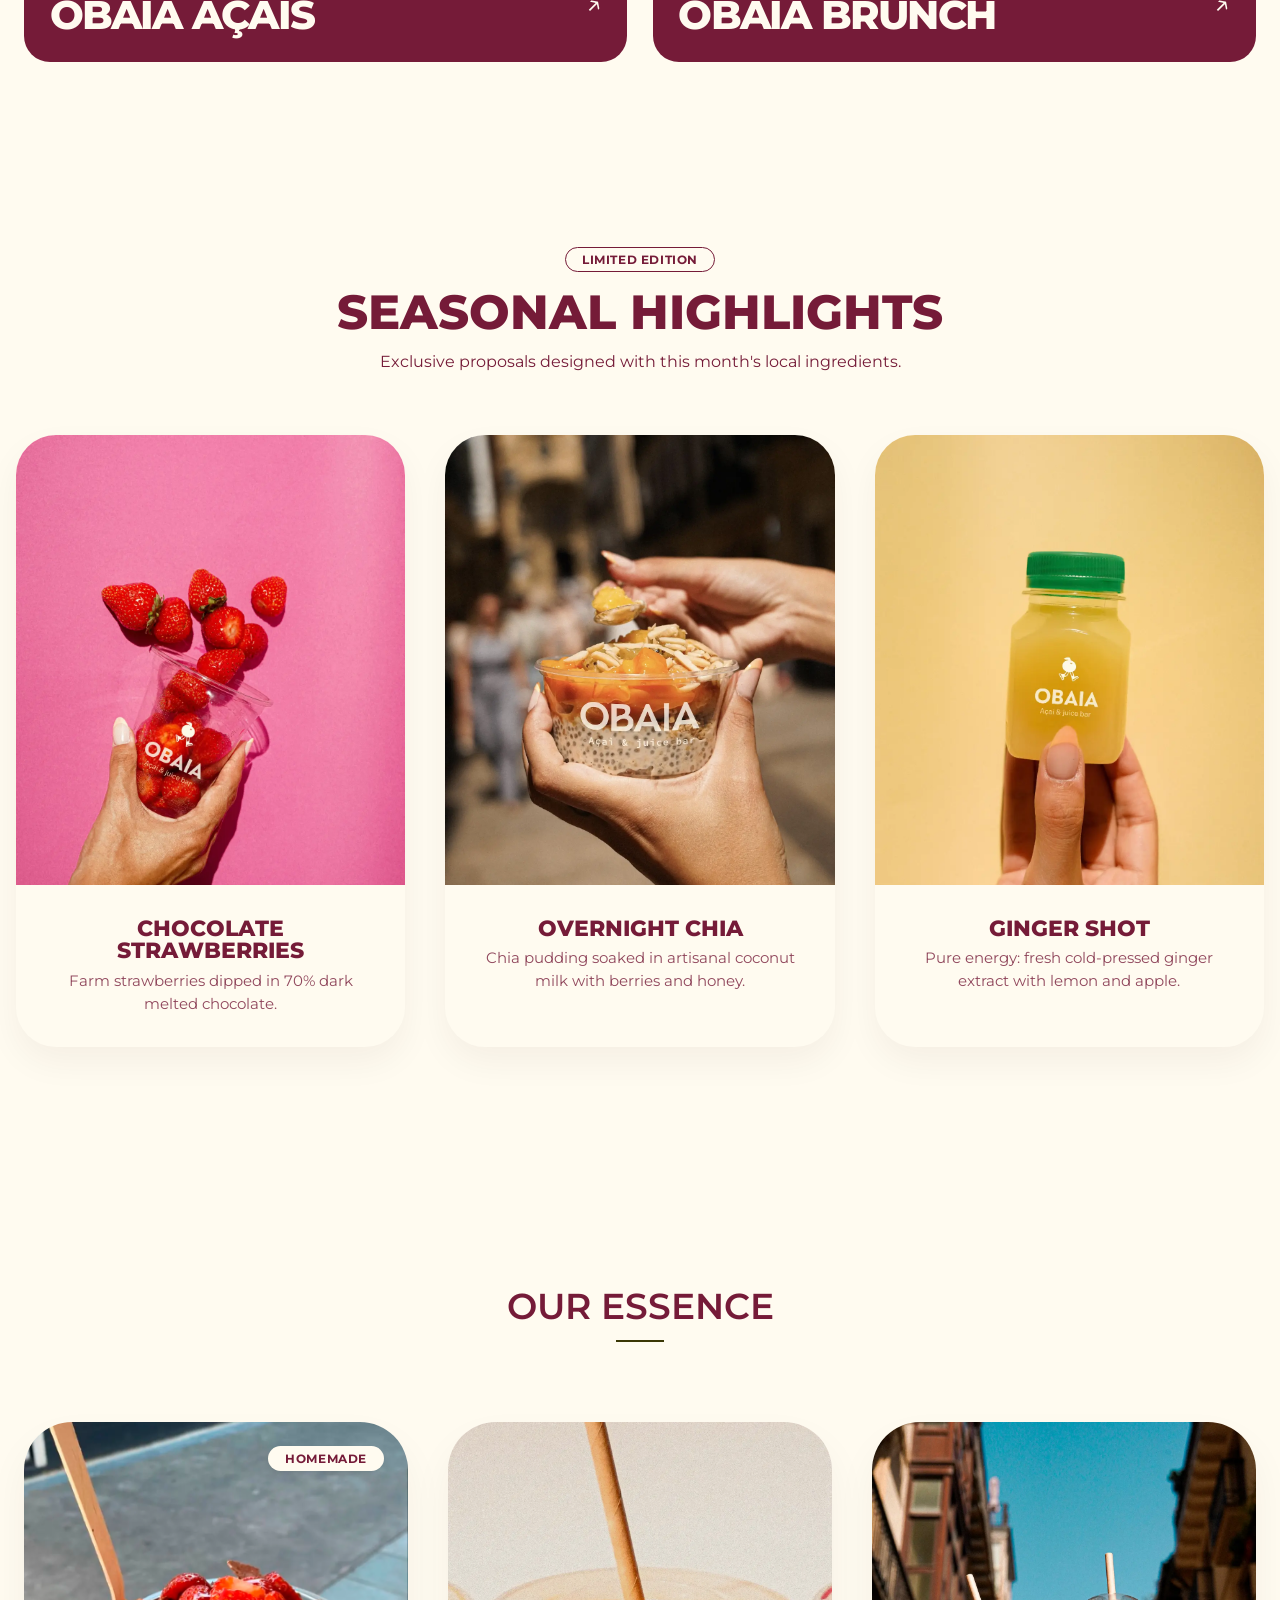
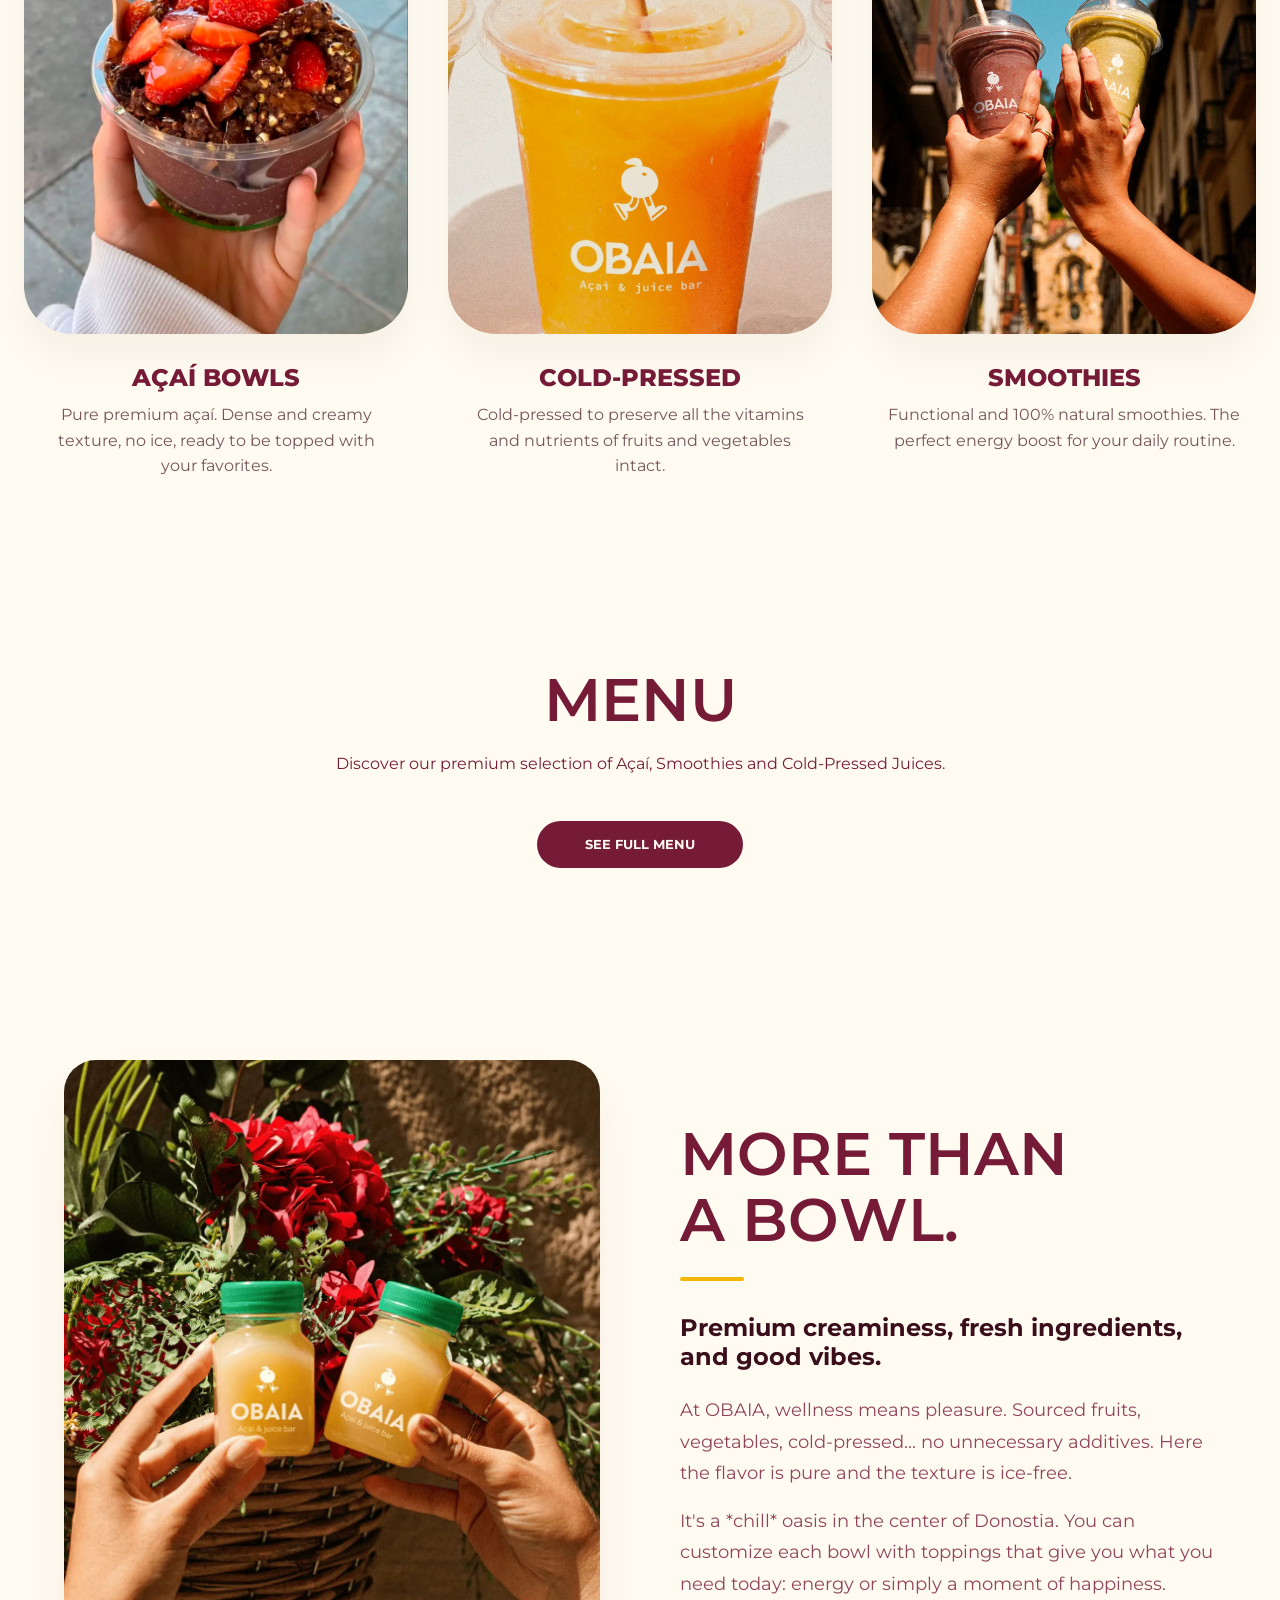
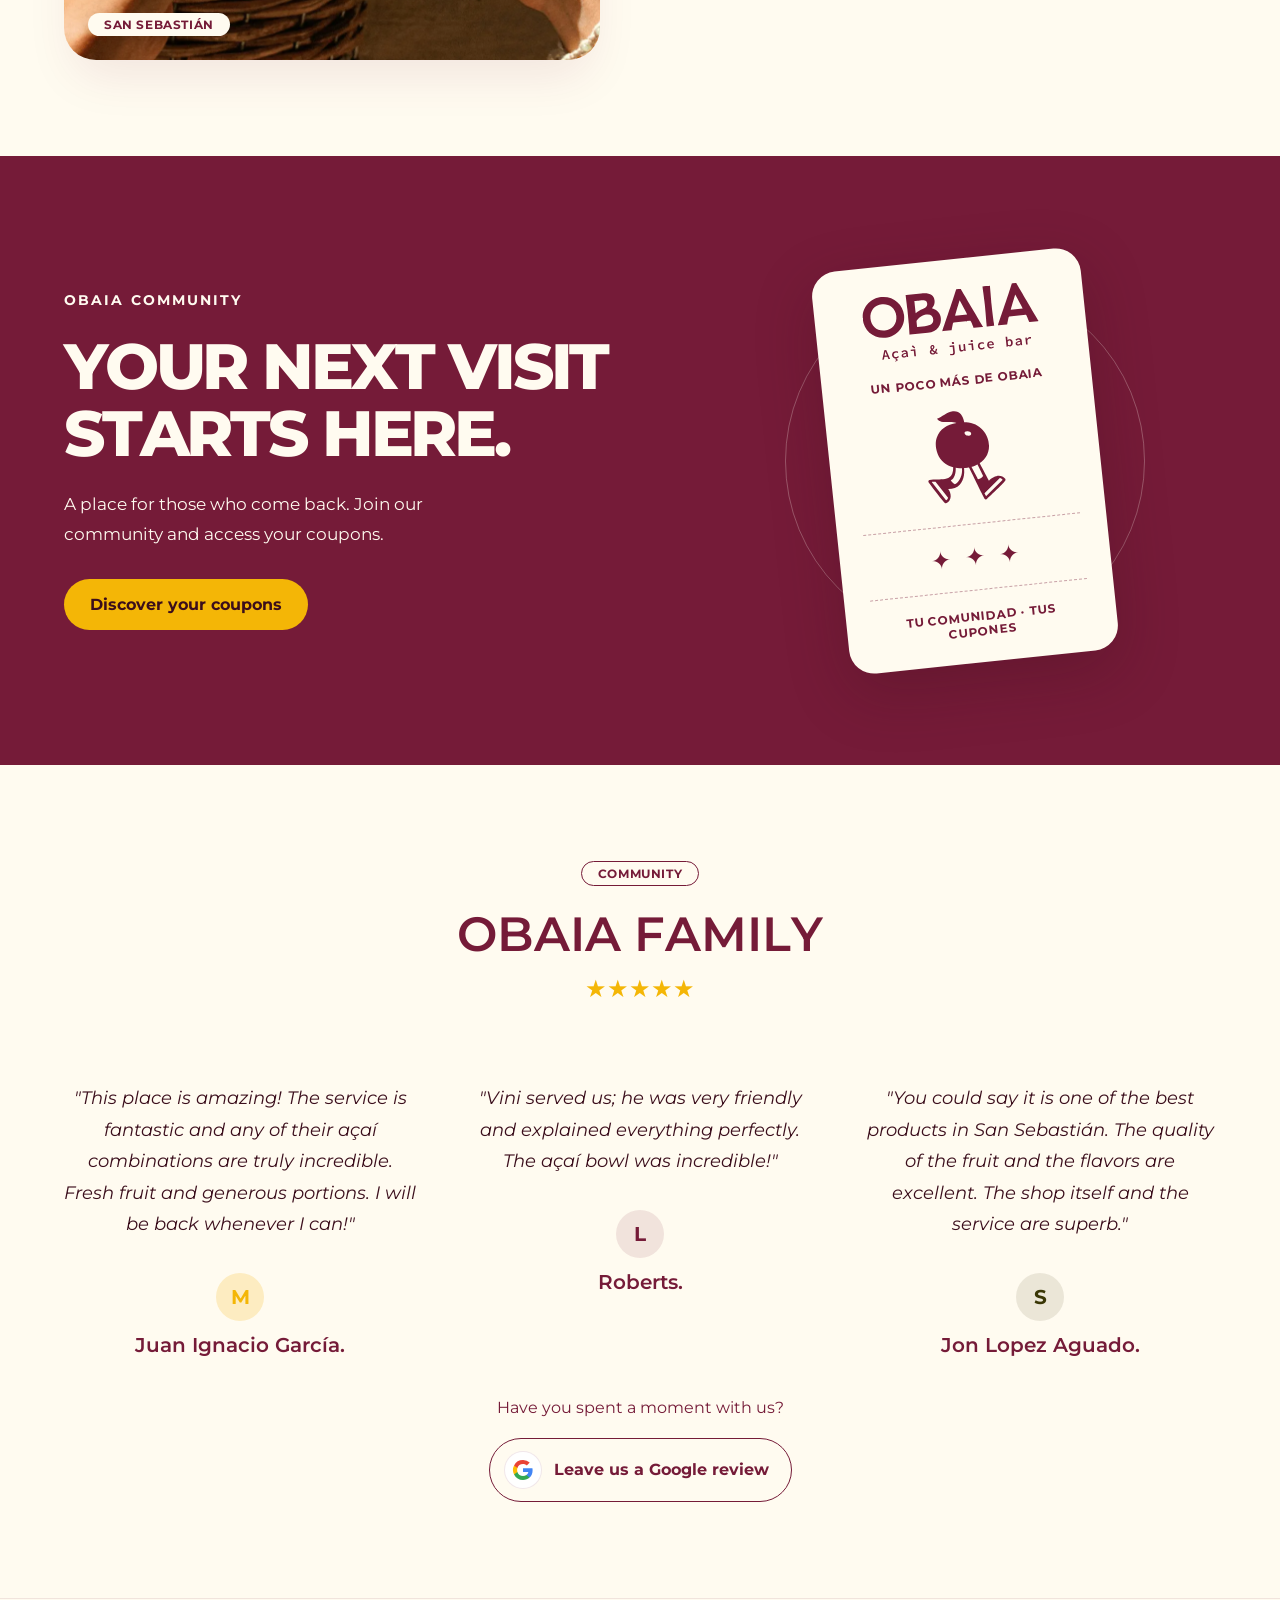
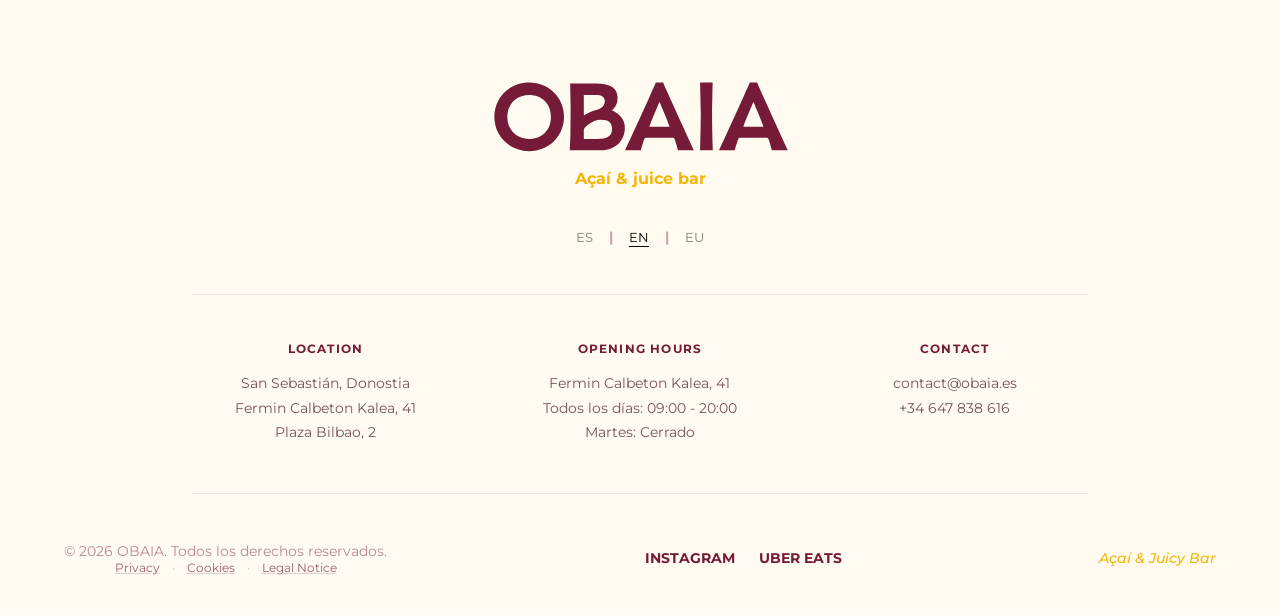
==== commit 1bde727f: "OBAIA: simplificar texto de Comunidad y traducciones" ====
--- a/index.html
+++ b/index.html
@@ -1402,7 +1402,7 @@
 </div>
 </section>
 <!-- RESEÑAS -->
-<section aria-labelledby="community-title" class="community-section" id="comunidad"><div class="community-inner"><div class="community-copy"><p class="community-kicker">COMUNIDAD OBAIA</p><h2 id="community-title">Tu próxima visita<br/>empieza aquí.</h2><p>Un espacio para quienes vuelven. Entra en nuestra comunidad y accede a los cupones de nuestro programa de fidelidad.</p><a class="community-cta" href="https://qr.obaia.net/" rel="noopener noreferrer" target="_blank">Descubre tus cupones</a></div><div aria-hidden="true" class="community-art"><div class="community-orbit"></div><div class="community-ticket"><img alt="" height="48" src="./assets/brand/logo-principal-oficial.svg" width="190"/><span>UN POCO MÁS DE OBAIA</span><img alt="" class="community-mascot" height="140" src="./assets/brand/mascota-oficial.svg" width="110"/><div class="ticket-stamps"><i>✦</i><i>✦</i><i>✦</i></div><span>TU COMUNIDAD · TUS CUPONES</span></div></div></div></section><section aria-labelledby="resenas-heading" class="resenas" id="resenas">
+<section aria-labelledby="community-title" class="community-section" id="comunidad"><div class="community-inner"><div class="community-copy"><p class="community-kicker">COMUNIDAD OBAIA</p><h2 id="community-title">Tu próxima visita<br/>empieza aquí.</h2><p>Un espacio para quienes vuelven. Entra en nuestra comunidad y accede a tus cupones.</p><a class="community-cta" href="https://qr.obaia.net/" rel="noopener noreferrer" target="_blank">Descubre tus cupones</a></div><div aria-hidden="true" class="community-art"><div class="community-orbit"></div><div class="community-ticket"><img alt="" height="48" src="./assets/brand/logo-principal-oficial.svg" width="190"/><span>UN POCO MÁS DE OBAIA</span><img alt="" class="community-mascot" height="140" src="./assets/brand/mascota-oficial.svg" width="110"/><div class="ticket-stamps"><i>✦</i><i>✦</i><i>✦</i></div><span>TU COMUNIDAD · TUS CUPONES</span></div></div></div></section><section aria-labelledby="resenas-heading" class="resenas" id="resenas">
 <div class="resenas-header fade-up">
 <span class="capsule resenas-tag" data-i18n="rev_tag" style="border-color: var(--baie)">Comunidad</span>
 <h2 class="resenas-title" data-i18n="rev_title" id="resenas-heading">
